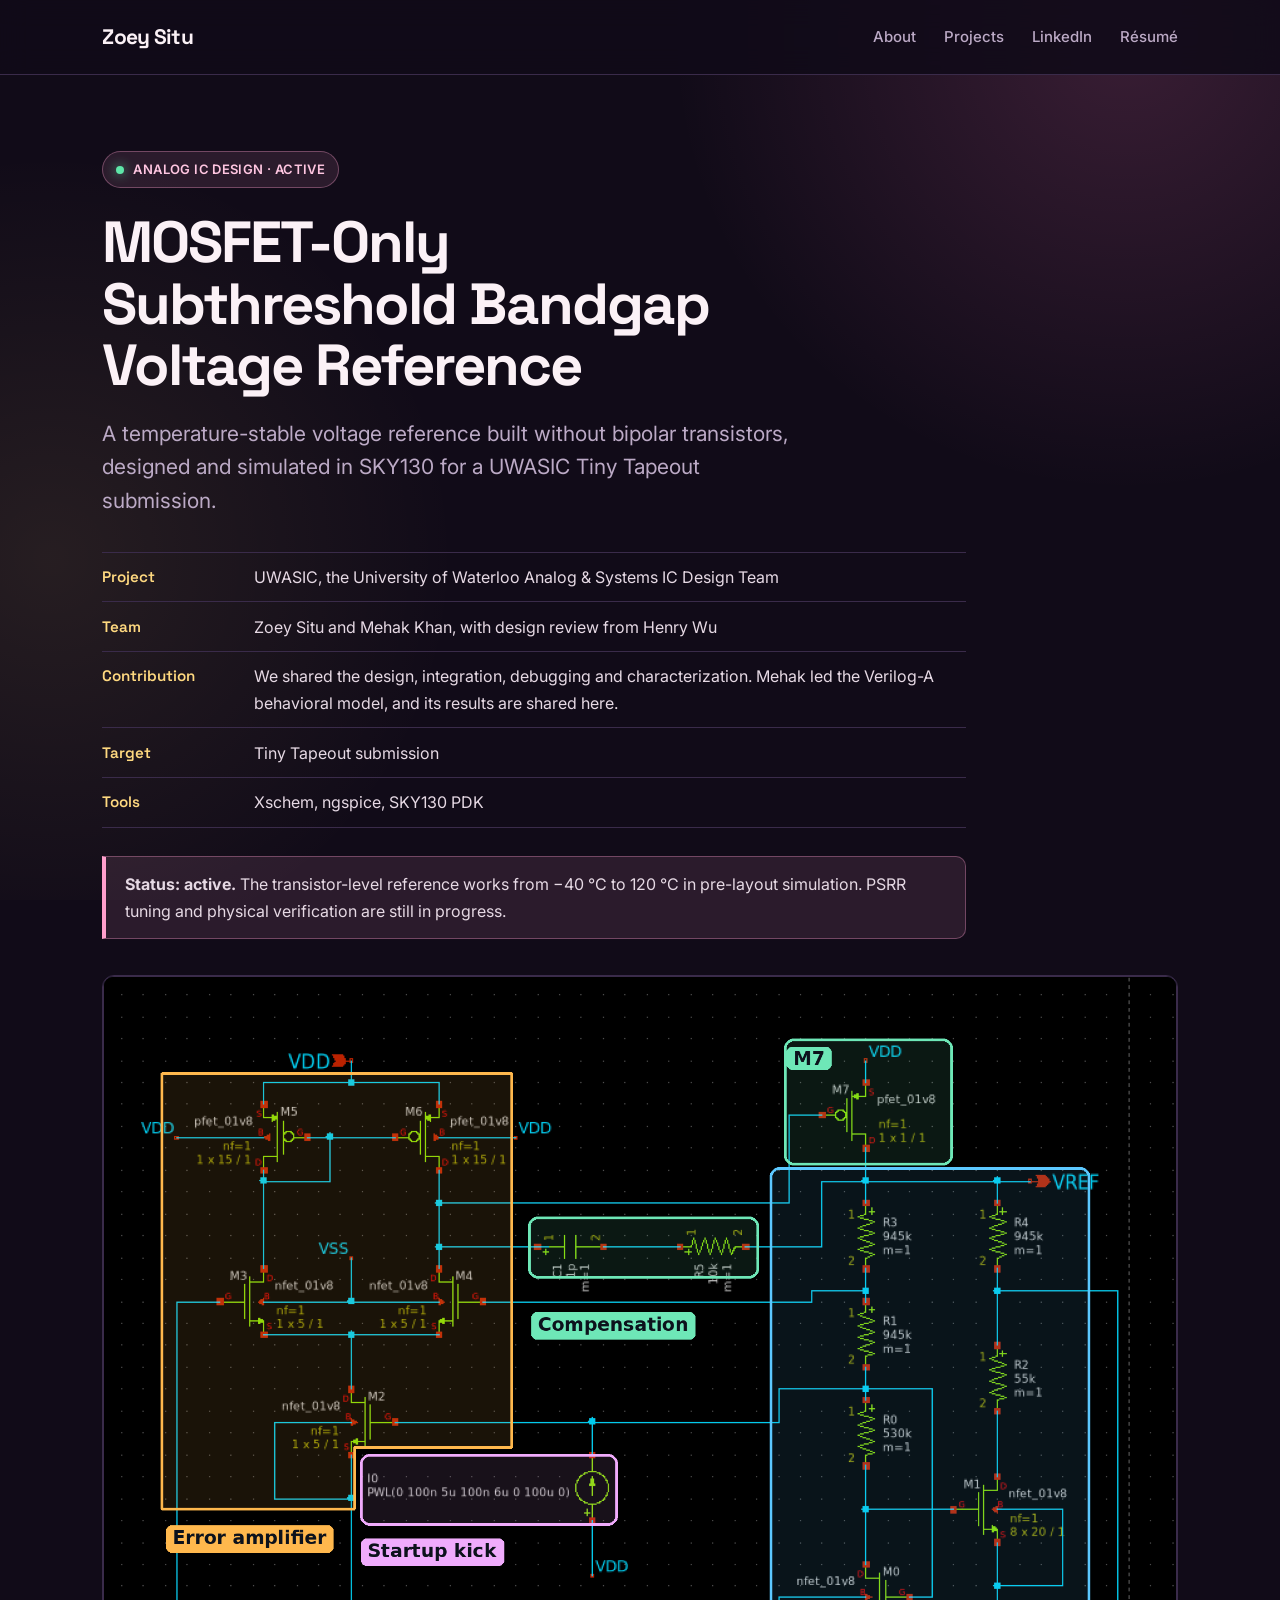
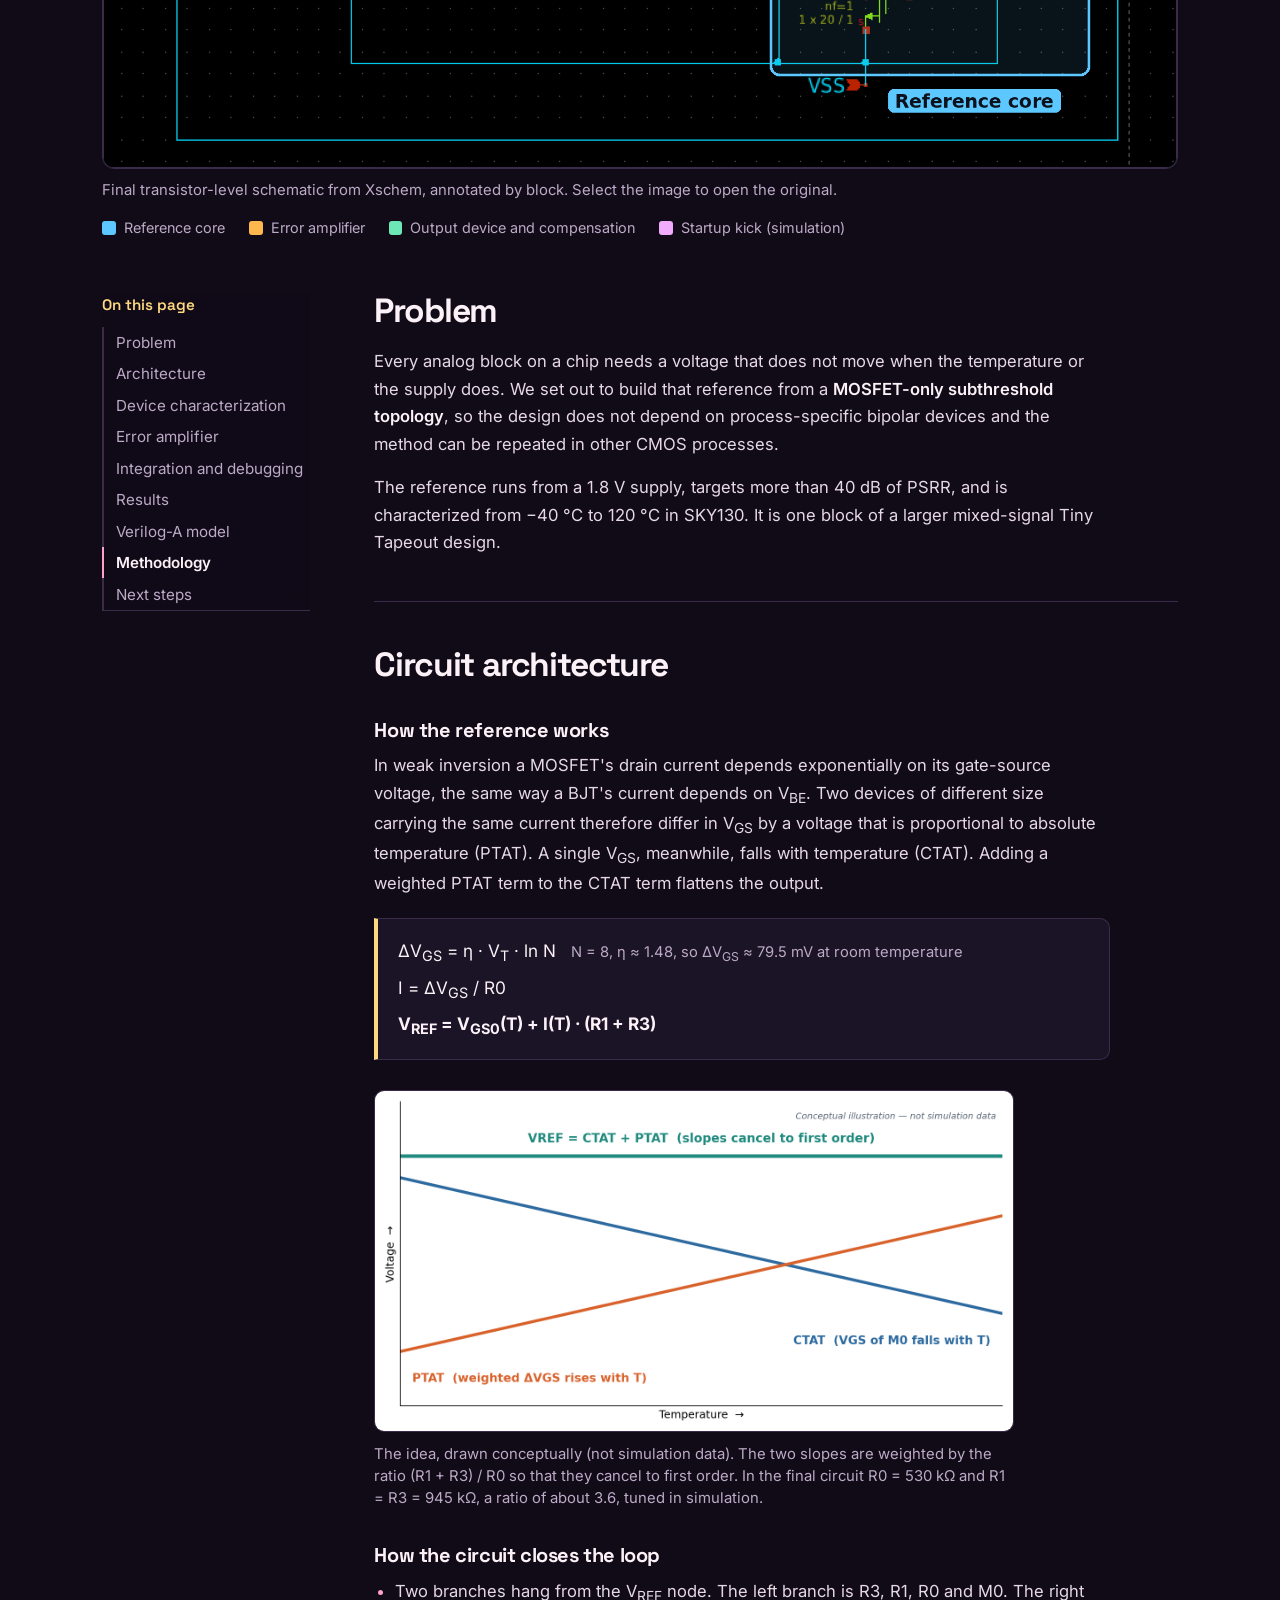
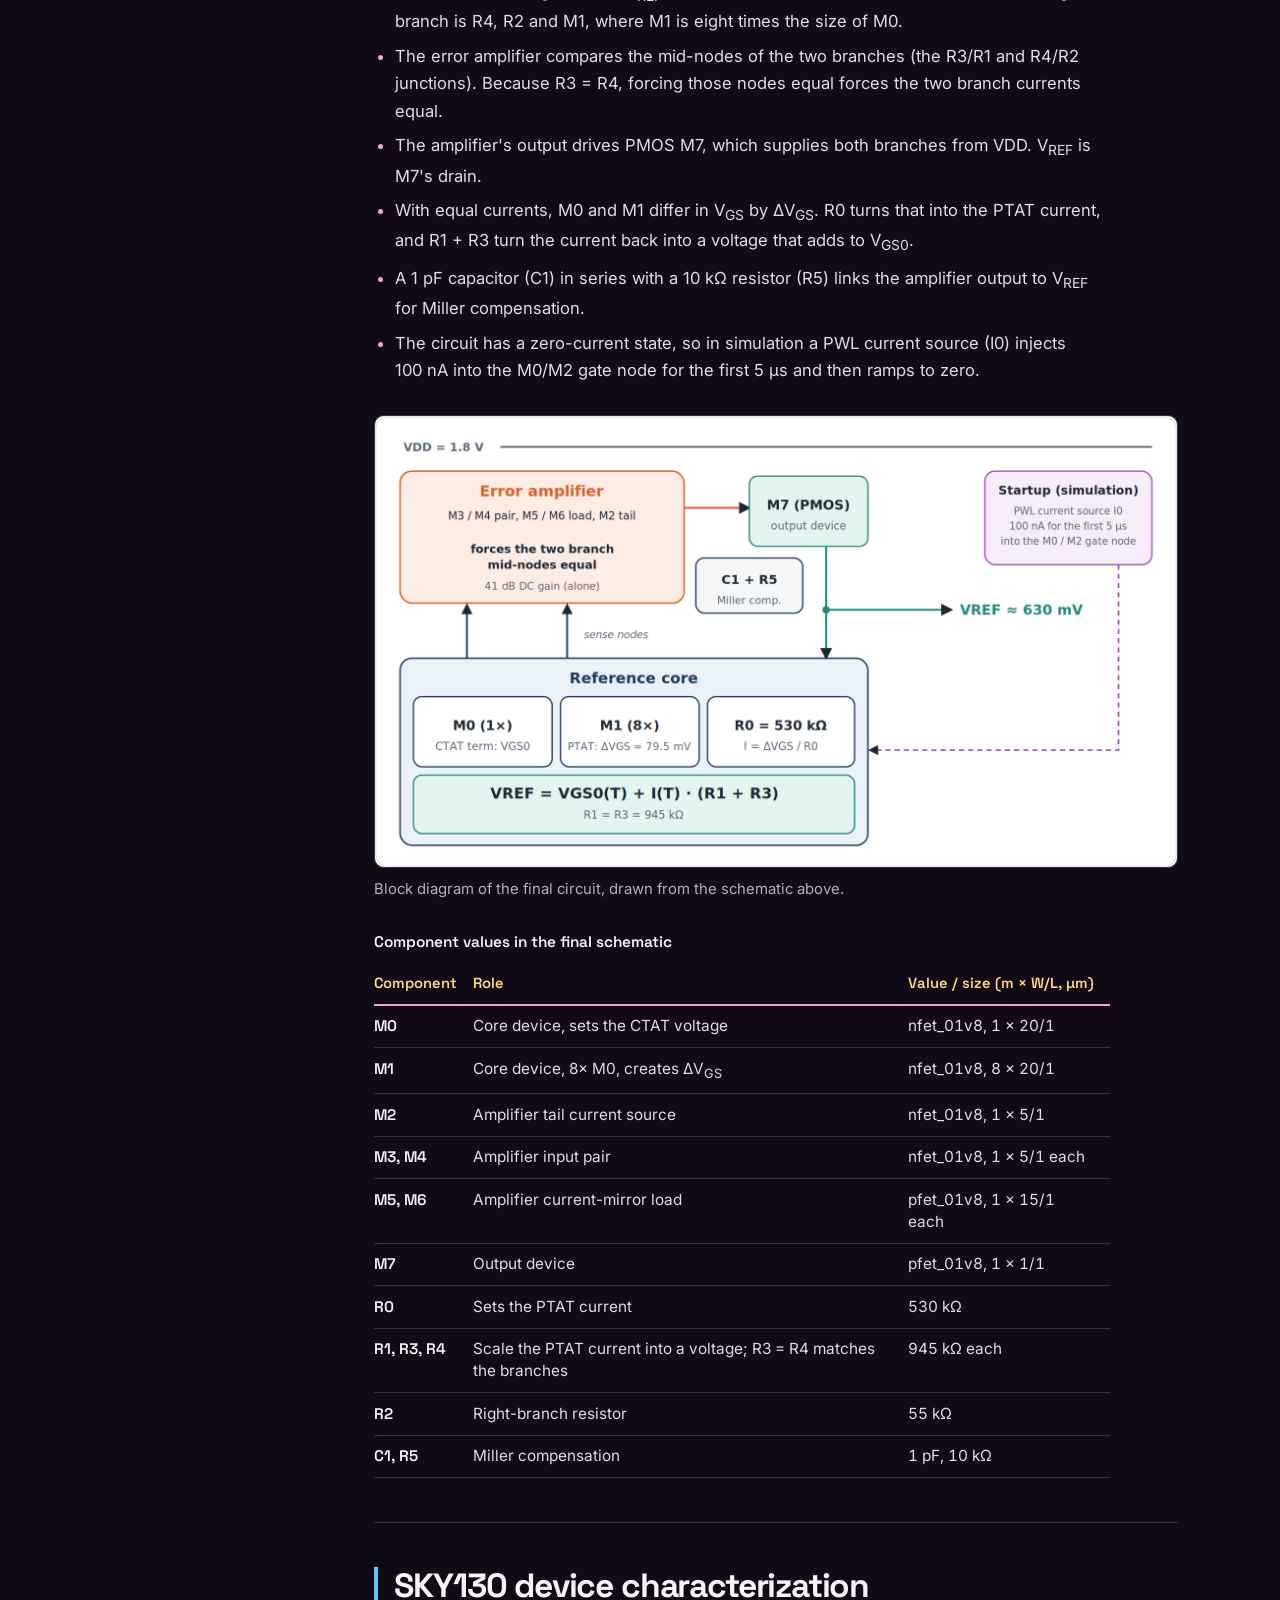
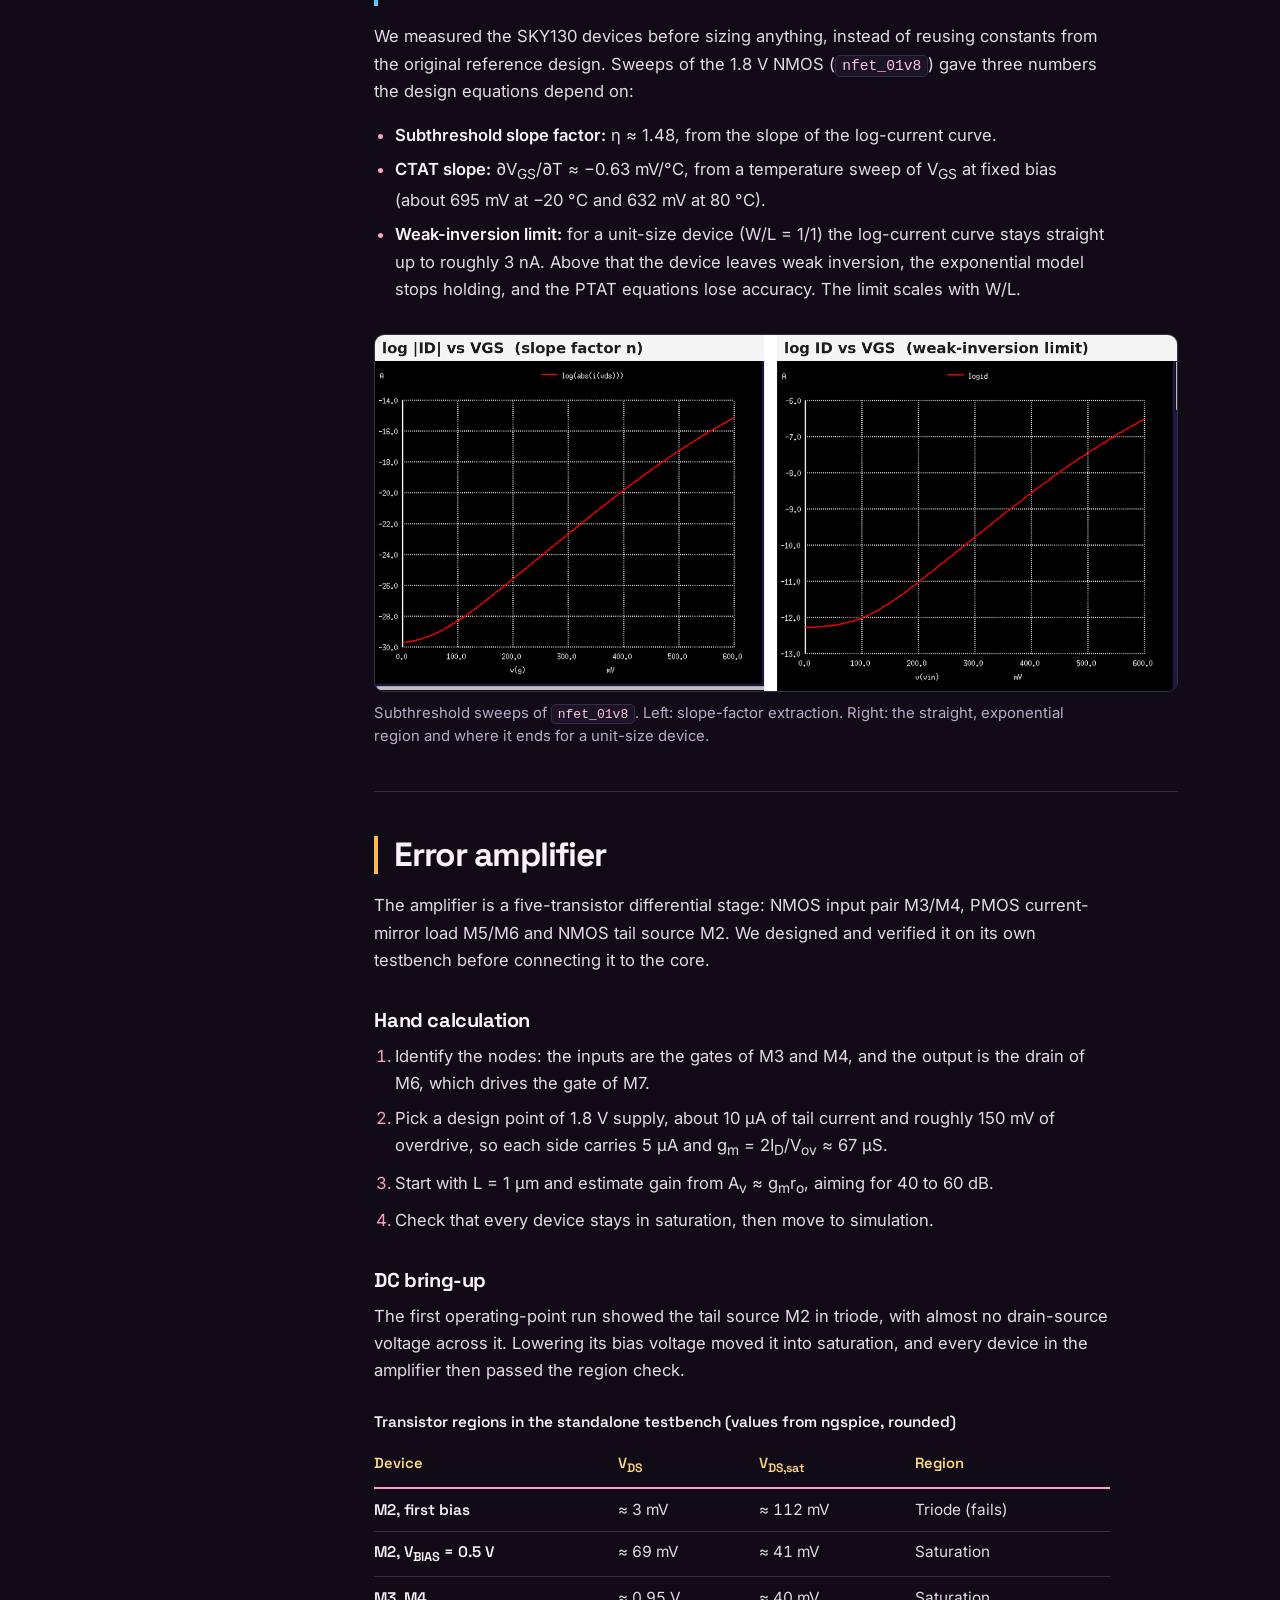
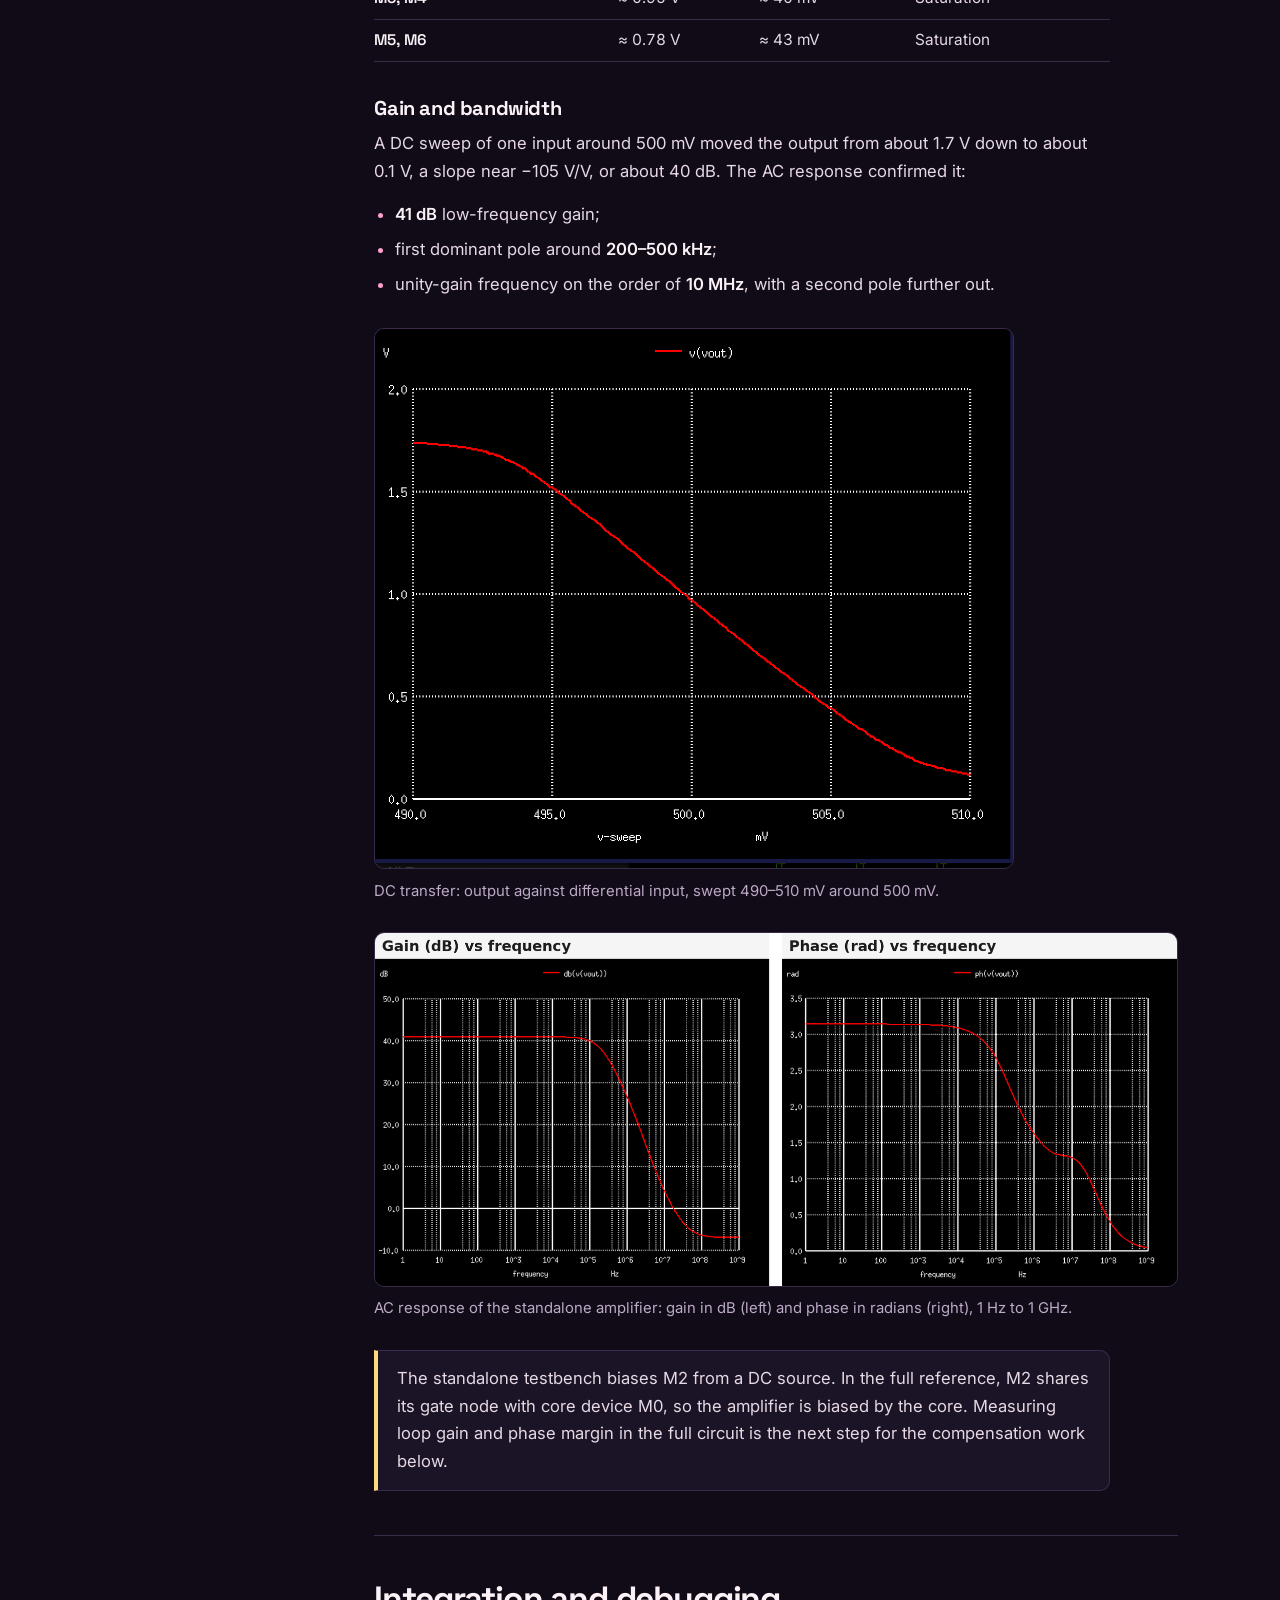
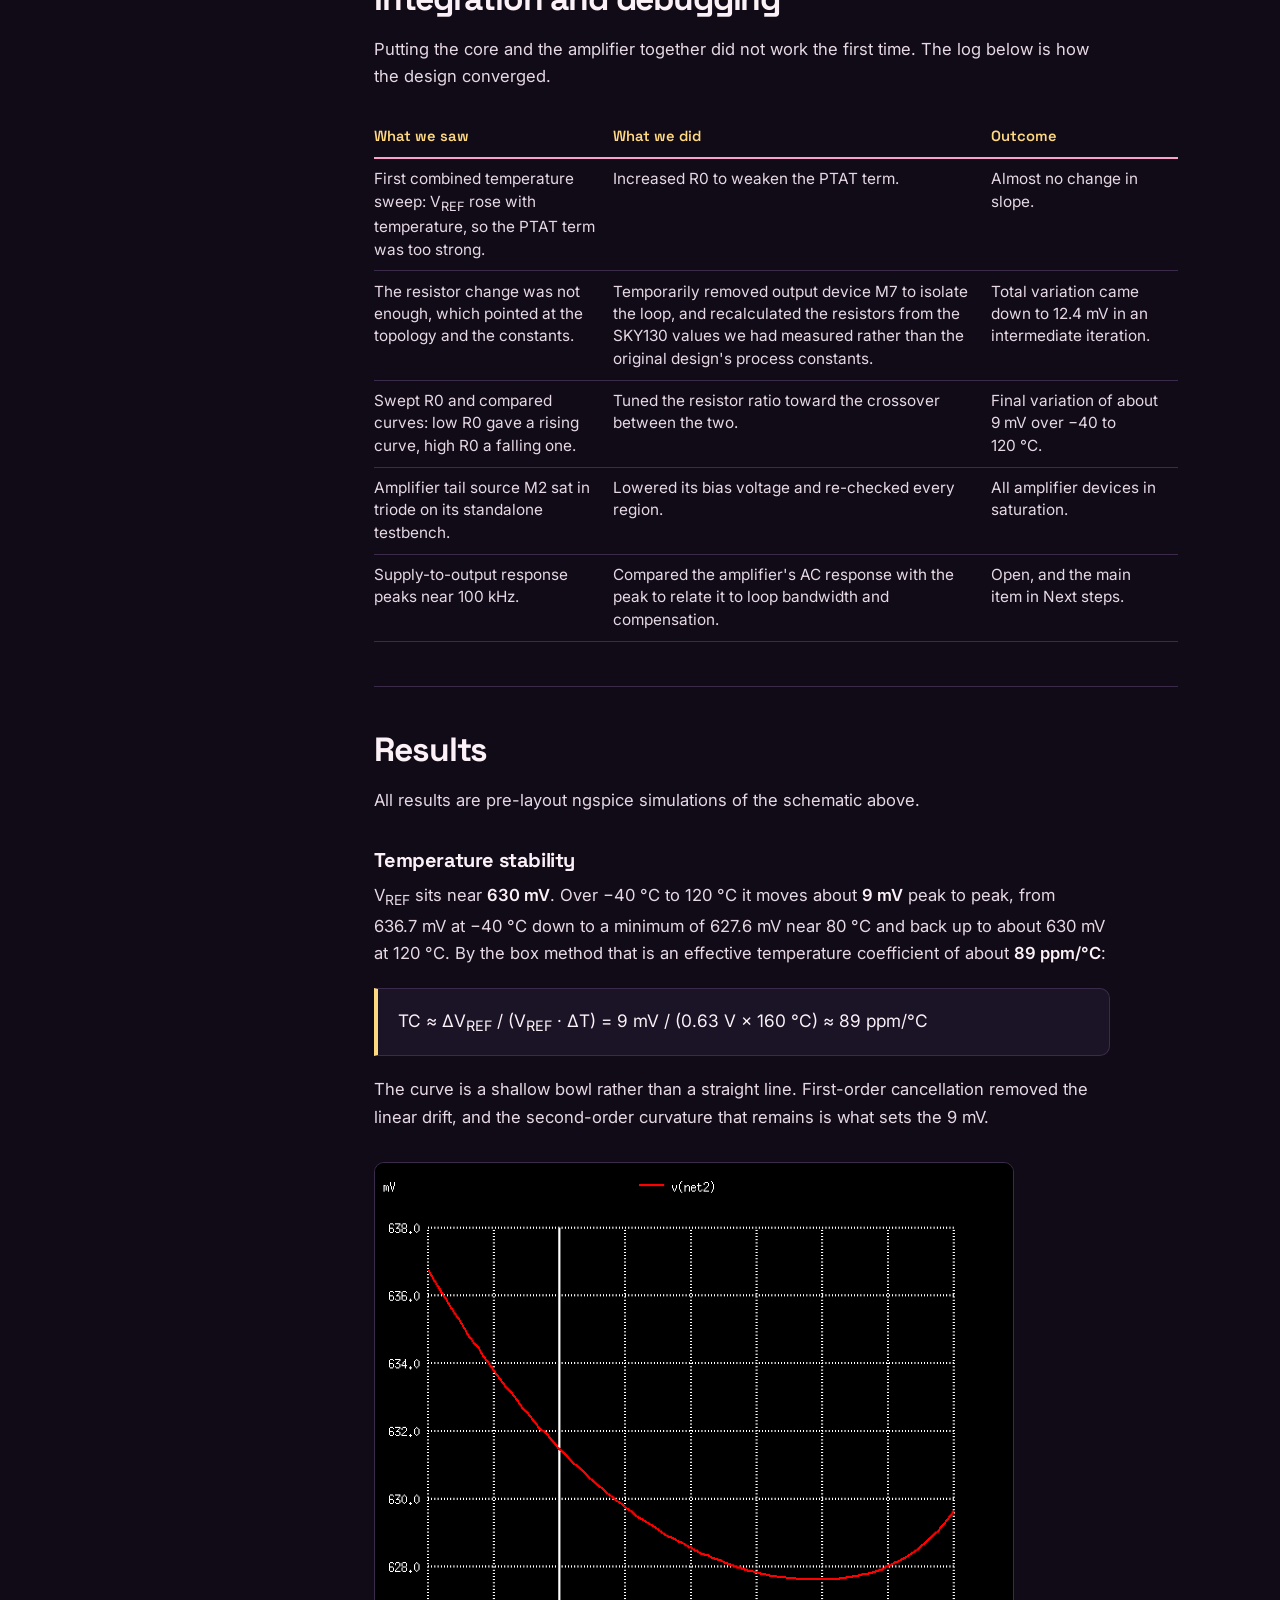
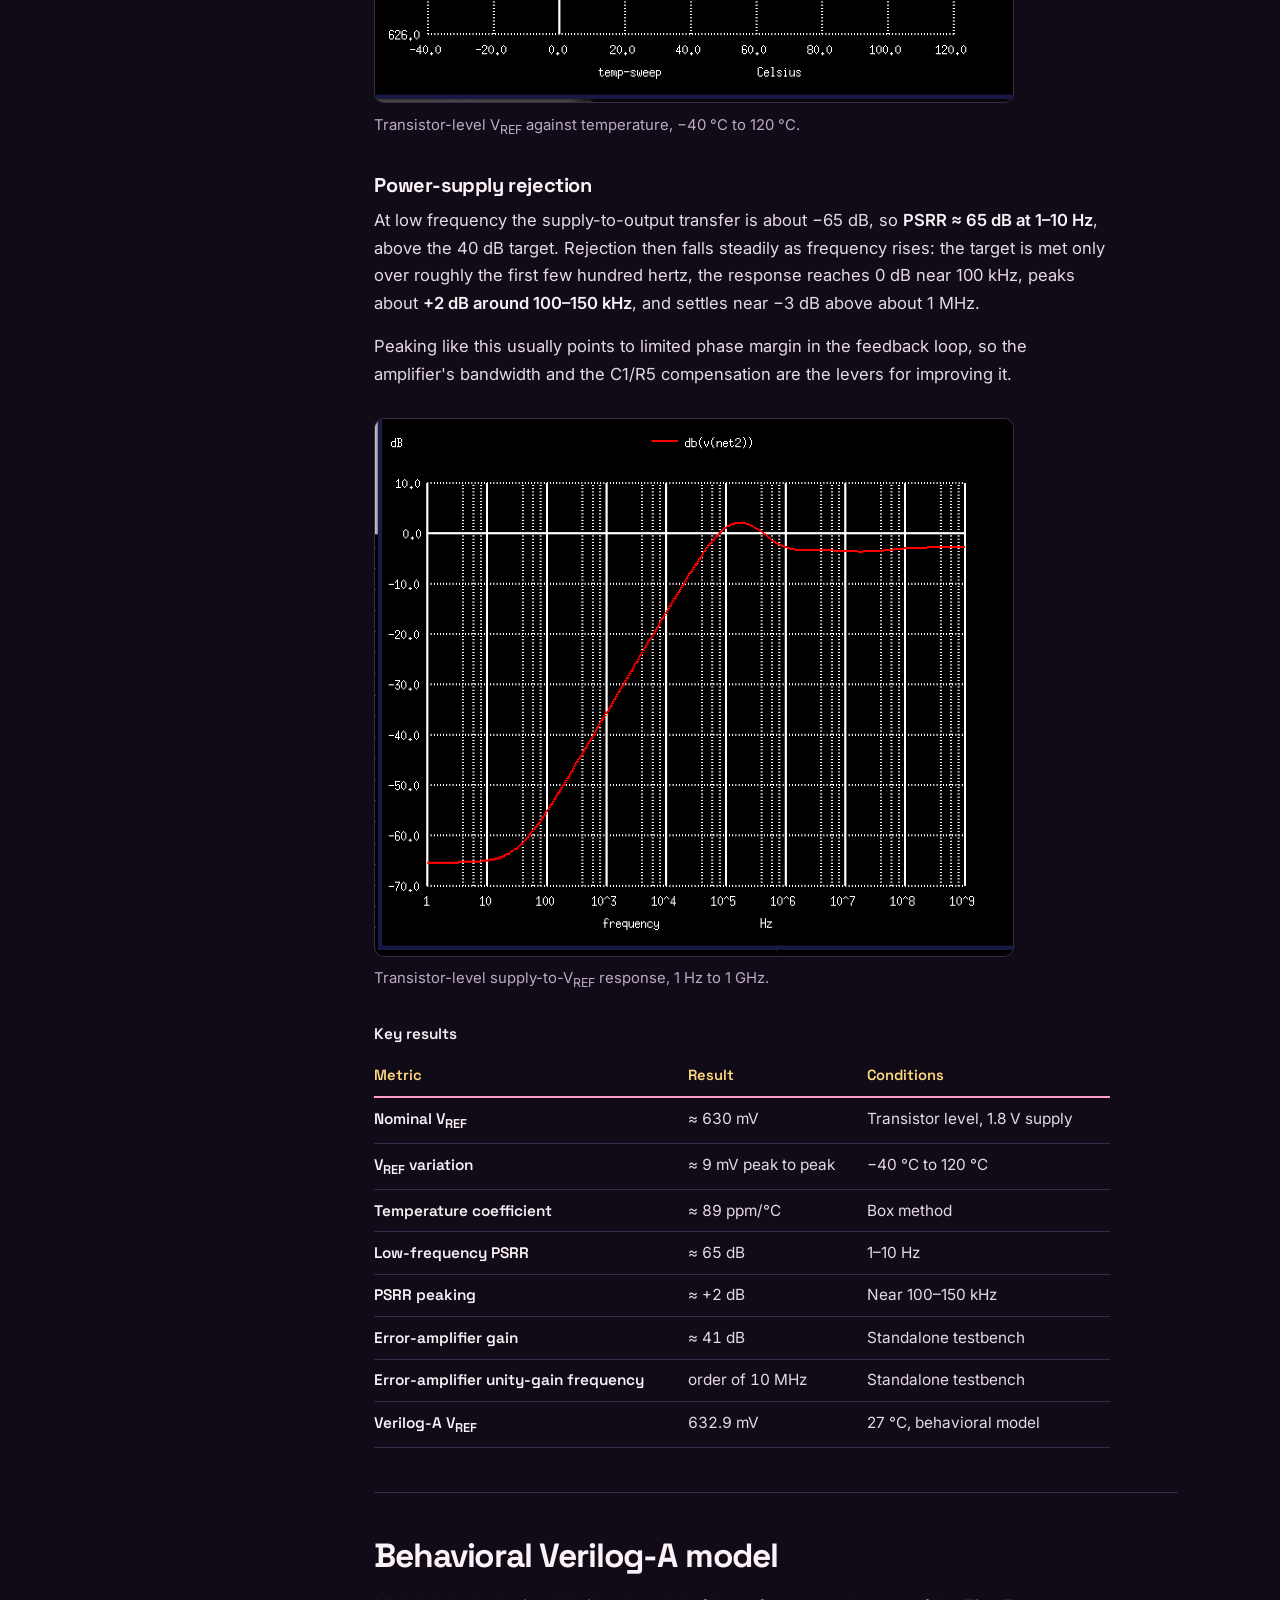
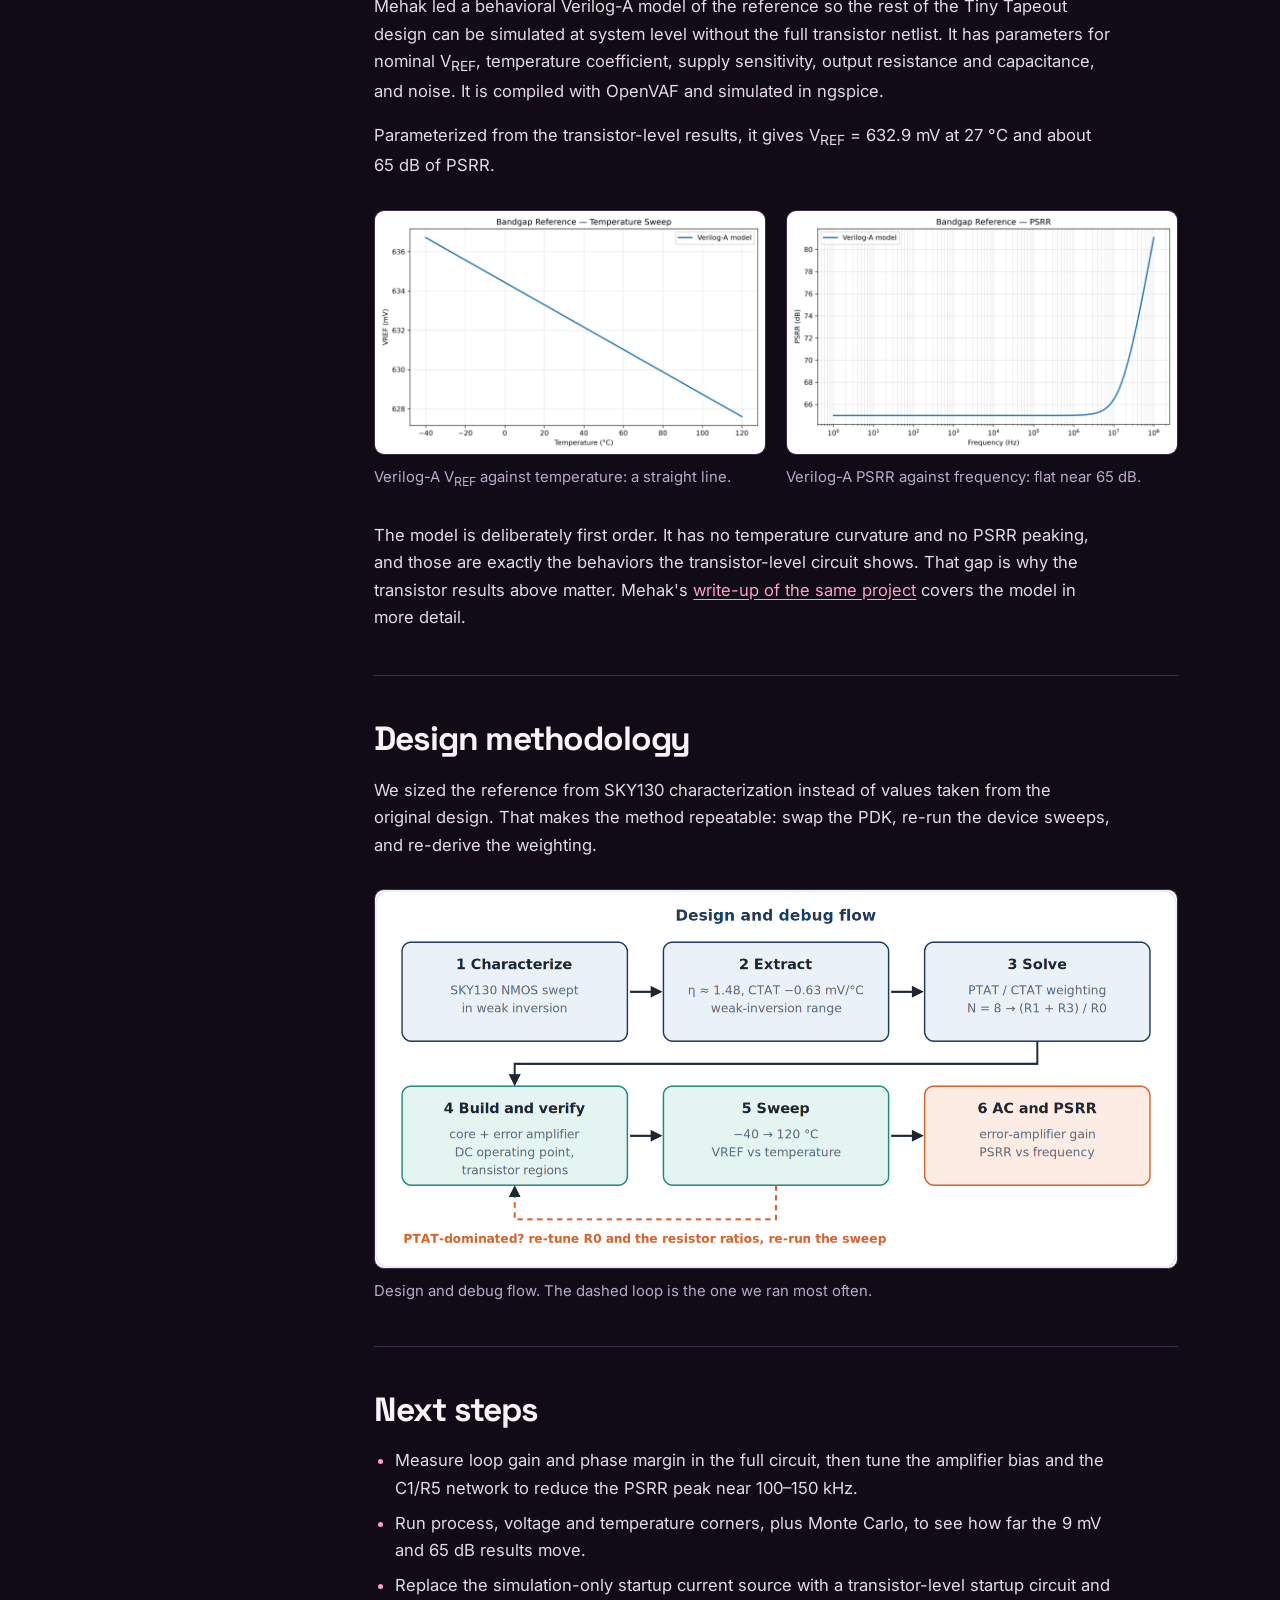
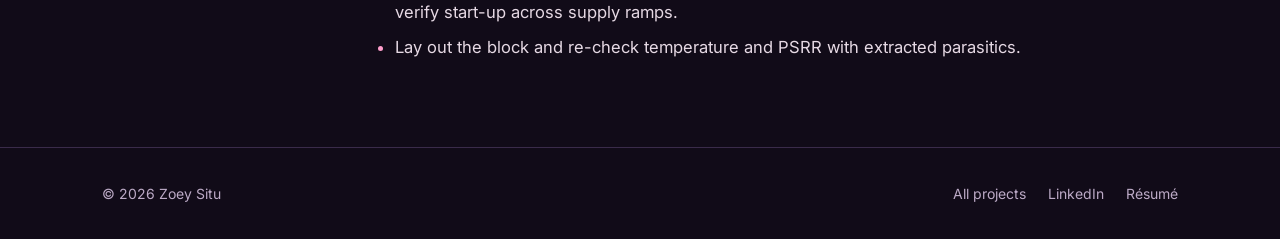
==== bandgap-reference.html @ c83bf469 "Add files via upload" ====
<!DOCTYPE html>
<html lang="en" data-theme="pink-yellow">
<head>
  <meta charset="utf-8">
  <meta name="viewport" content="width=device-width, initial-scale=1">
  <title>MOSFET-Only Subthreshold Bandgap Reference | Zoey Situ</title>
  <meta name="description" content="A MOSFET-only subthreshold bandgap voltage reference in SKY130 for a UWASIC Tiny Tapeout submission: about 630&nbsp;mV output, roughly 89&nbsp;ppm/°C from −40 to 120&nbsp;°C, and 65&nbsp;dB low-frequency PSRR in simulation.">
  <meta property="og:title" content="MOSFET-Only Subthreshold Bandgap Reference | Zoey Situ">
  <meta property="og:description" content="Analog IC design in SKY130: a bandgap reference built from subthreshold MOSFETs, with an error amplifier, Miller compensation and full temperature and PSRR characterization.">
  <meta property="og:type" content="article">
  <meta property="og:image" content="images/bandgap-final-schematic-annotated.png">

  <link rel="preconnect" href="https://fonts.googleapis.com">
  <link rel="preconnect" href="https://fonts.gstatic.com" crossorigin>
  <link href="https://fonts.googleapis.com/css2?family=Inter:wght@400;500;600&family=Space+Grotesk:wght@500;600;700&display=swap" rel="stylesheet">
  <link rel="stylesheet" href="styles.css">
</head>
<body class="project">

<nav>
  <div class="container nav-container">
    <a class="logo" href="index.html">Zoey Situ</a>
    <div class="nav-links">
      <a href="index.html#about">About</a>
      <a href="index.html#projects">Projects</a>
      <a href="https://www.linkedin.com/in/zoeysitu" target="_blank" rel="noopener noreferrer">LinkedIn</a>
      <a href="Zoey_Situ_Resume.pdf" target="_blank" rel="noopener noreferrer">Résumé</a>
    </div>
  </div>
</nav>

<main class="container">

  <!-- ===================== HERO ===================== -->
  <section class="hero" id="overview" aria-labelledby="title">
    <div class="eyebrow"><span class="status-dot"></span>Analog IC Design · Active</div>
    <h1 id="title">MOSFET-Only Subthreshold Bandgap Voltage Reference</h1>
    <p class="lede">A temperature-stable voltage reference built without bipolar transistors, designed and simulated in SKY130 for a UWASIC Tiny Tapeout submission.</p>

    <dl class="facts">
      <div><dt>Project</dt><dd>UWASIC, the University of Waterloo Analog &amp; Systems IC Design Team</dd></div>
      <div><dt>Team</dt><dd>Zoey Situ and Mehak Khan, with design review from Henry Wu</dd></div>
      <div><dt>Contribution</dt><dd>We shared the design, integration, debugging and characterization. Mehak led the Verilog-A behavioral model, and its results are shared here.</dd></div>
      <div><dt>Target</dt><dd>Tiny Tapeout submission</dd></div>
      <div><dt>Tools</dt><dd>Xschem, ngspice, SKY130 PDK</dd></div>
    </dl>

    <p class="status"><strong>Status: active.</strong> The transistor-level reference works from −40&nbsp;°C to 120&nbsp;°C in pre-layout simulation. PSRR tuning and physical verification are still in progress.</p>

    <figure class="schematic">
      <a href="images/bandgap-final-schematic.png" aria-label="Open the full-size schematic without annotations">
        <img src="images/bandgap-final-schematic-annotated.png" width="1952" height="1438" alt="Final Xschem schematic of the bandgap reference, with four regions outlined: the error amplifier (M2 to M6), output device M7, the Miller compensation network C1 and R5, the reference core (M0, M1 and resistors R0 to R4), and the startup current source I0.">
      </a>
      <figcaption>Final transistor-level schematic from Xschem, annotated by block. Select the image to open the original.</figcaption>
      <ul class="legend" aria-label="Schematic colour key">
        <li><i class="c-core"></i>Reference core</li>
        <li><i class="c-amp"></i>Error amplifier</li>
        <li><i class="c-out"></i>Output device and compensation</li>
        <li><i class="c-start"></i>Startup kick (simulation)</li>
      </ul>
    </figure>
  </section>

  <div class="layout">

    <nav class="toc" aria-label="On this page">
      <p>On this page</p>
      <ol>
        <li><a href="#problem">Problem</a></li>
        <li><a href="#architecture">Architecture</a></li>
        <li><a href="#characterization">Device characterization</a></li>
        <li><a href="#error-amplifier">Error amplifier</a></li>
        <li><a href="#debugging">Integration and debugging</a></li>
        <li><a href="#results">Results</a></li>
        <li><a href="#verilog-a">Verilog-A model</a></li>
        <li><a href="#methodology">Methodology</a></li>
        <li><a href="#next">Next steps</a></li>
      </ol>
    </nav>

    <article class="article">

      <!-- ===================== PROBLEM ===================== -->
      <section id="problem" aria-labelledby="h-problem">
        <h2 id="h-problem">Problem</h2>
        <p>Every analog block on a chip needs a voltage that does not move when the temperature or the supply does. We set out to build that reference from a <strong>MOSFET-only subthreshold topology</strong>, so the design does not depend on process-specific bipolar devices and the method can be repeated in other CMOS processes.</p>
        <p>The reference runs from a 1.8&nbsp;V supply, targets more than 40&nbsp;dB of PSRR, and is characterized from −40&nbsp;°C to 120&nbsp;°C in SKY130. It is one block of a larger mixed-signal Tiny Tapeout design.</p>
      </section>

      <!-- ===================== ARCHITECTURE ===================== -->
      <section id="architecture" aria-labelledby="h-arch">
        <h2 id="h-arch">Circuit architecture</h2>

        <h3>How the reference works</h3>
        <p>In weak inversion a MOSFET's drain current depends exponentially on its gate-source voltage, the same way a BJT's current depends on V<sub>BE</sub>. Two devices of different size carrying the same current therefore differ in V<sub>GS</sub> by a voltage that is proportional to absolute temperature (PTAT). A single V<sub>GS</sub>, meanwhile, falls with temperature (CTAT). Adding a weighted PTAT term to the CTAT term flattens the output.</p>

        <div class="eq" role="group" aria-label="Design equations">
          ΔV<sub>GS</sub> = η · V<sub>T</sub> · ln N &nbsp;&nbsp;<span class="note">N = 8, η ≈ 1.48, so ΔV<sub>GS</sub> ≈ 79.5&nbsp;mV at room temperature</span><br>
          I = ΔV<sub>GS</sub> / R0<br>
          <b>V<sub>REF</sub> = V<sub>GS0</sub>(T) + I(T) · (R1 + R3)</b>
        </div>

        <figure class="narrow">
          <img src="images/ptat-ctat-concept.png" width="1440" height="768" alt="Conceptual plot: a falling CTAT line and a rising PTAT line sum to a flat VREF line.">
          <figcaption>The idea, drawn conceptually (not simulation data). The two slopes are weighted by the ratio (R1 + R3) / R0 so that they cancel to first order. In the final circuit R0 = 530&nbsp;kΩ and R1 = R3 = 945&nbsp;kΩ, a ratio of about 3.6, tuned in simulation.</figcaption>
        </figure>

        <h3>How the circuit closes the loop</h3>
        <ul>
          <li>Two branches hang from the V<sub>REF</sub> node. The left branch is R3, R1, R0 and M0. The right branch is R4, R2 and M1, where M1 is eight times the size of M0.</li>
          <li>The error amplifier compares the mid-nodes of the two branches (the R3/R1 and R4/R2 junctions). Because R3 = R4, forcing those nodes equal forces the two branch currents equal.</li>
          <li>The amplifier's output drives PMOS M7, which supplies both branches from VDD. V<sub>REF</sub> is M7's drain.</li>
          <li>With equal currents, M0 and M1 differ in V<sub>GS</sub> by ΔV<sub>GS</sub>. R0 turns that into the PTAT current, and R1 + R3 turn the current back into a voltage that adds to V<sub>GS0</sub>.</li>
          <li>A 1&nbsp;pF capacitor (C1) in series with a 10&nbsp;kΩ resistor (R5) links the amplifier output to V<sub>REF</sub> for Miller compensation.</li>
          <li>The circuit has a zero-current state, so in simulation a PWL current source (I0) injects 100&nbsp;nA into the M0/M2 gate node for the first 5&nbsp;µs and then ramps to zero.</li>
        </ul>

        <figure>
          <img src="images/bandgap-architecture.png" width="1632" height="918" alt="Block diagram: an error amplifier senses the two branch mid-nodes of the reference core and drives output device M7, which supplies the core and sets VREF. A Miller compensation network connects the amplifier output to VREF, and a startup current source injects into the core.">
          <figcaption>Block diagram of the final circuit, drawn from the schematic above.</figcaption>
        </figure>

        <div class="table-wrap">
          <table class="results">
            <caption>Component values in the final schematic</caption>
            <thead><tr><th scope="col">Component</th><th scope="col">Role</th><th scope="col" class="num">Value / size (m × W/L, µm)</th></tr></thead>
            <tbody>
              <tr><th scope="row">M0</th><td>Core device, sets the CTAT voltage</td><td class="num">nfet_01v8, 1 × 20/1</td></tr>
              <tr><th scope="row">M1</th><td>Core device, 8× M0, creates ΔV<sub>GS</sub></td><td class="num">nfet_01v8, 8 × 20/1</td></tr>
              <tr><th scope="row">M2</th><td>Amplifier tail current source</td><td class="num">nfet_01v8, 1 × 5/1</td></tr>
              <tr><th scope="row">M3, M4</th><td>Amplifier input pair</td><td class="num">nfet_01v8, 1 × 5/1 each</td></tr>
              <tr><th scope="row">M5, M6</th><td>Amplifier current-mirror load</td><td class="num">pfet_01v8, 1 × 15/1 each</td></tr>
              <tr><th scope="row">M7</th><td>Output device</td><td class="num">pfet_01v8, 1 × 1/1</td></tr>
              <tr><th scope="row">R0</th><td>Sets the PTAT current</td><td class="num">530&nbsp;kΩ</td></tr>
              <tr><th scope="row">R1, R3, R4</th><td>Scale the PTAT current into a voltage; R3 = R4 matches the branches</td><td class="num">945&nbsp;kΩ each</td></tr>
              <tr><th scope="row">R2</th><td>Right-branch resistor</td><td class="num">55&nbsp;kΩ</td></tr>
              <tr><th scope="row">C1, R5</th><td>Miller compensation</td><td class="num">1&nbsp;pF, 10&nbsp;kΩ</td></tr>
            </tbody>
          </table>
        </div>
      </section>

      <!-- ===================== CHARACTERIZATION ===================== -->
      <section id="characterization" aria-labelledby="h-char">
        <h2 class="mark mark--core" id="h-char">SKY130 device characterization</h2>
        <p>We measured the SKY130 devices before sizing anything, instead of reusing constants from the original reference design. Sweeps of the 1.8&nbsp;V NMOS (<code>nfet_01v8</code>) gave three numbers the design equations depend on:</p>
        <ul>
          <li><strong>Subthreshold slope factor:</strong> η ≈ 1.48, from the slope of the log-current curve.</li>
          <li><strong>CTAT slope:</strong> ∂V<sub>GS</sub>/∂T ≈ −0.63&nbsp;mV/°C, from a temperature sweep of V<sub>GS</sub> at fixed bias (about 695&nbsp;mV at −20&nbsp;°C and 632&nbsp;mV at 80&nbsp;°C).</li>
          <li><strong>Weak-inversion limit:</strong> for a unit-size device (W/L = 1/1) the log-current curve stays straight up to roughly 3&nbsp;nA. Above that the device leaves weak inversion, the exponential model stops holding, and the PTAT equations lose accuracy. The limit scales with W/L.</li>
        </ul>
        <figure>
          <img src="images/subthreshold-characterization.png" width="1600" height="710" alt="Two plots from ngspice. Left: log of drain current against gate voltage for an NMOS, used to extract the slope factor. Right: log drain current against gate voltage for a W/L = 1/1 device, used to find where the weak-inversion region ends.">
          <figcaption>Subthreshold sweeps of <code>nfet_01v8</code>. Left: slope-factor extraction. Right: the straight, exponential region and where it ends for a unit-size device.</figcaption>
        </figure>
      </section>

      <!-- ===================== ERROR AMPLIFIER ===================== -->
      <section id="error-amplifier" aria-labelledby="h-amp">
        <h2 class="mark mark--amp" id="h-amp">Error amplifier</h2>
        <p>The amplifier is a five-transistor differential stage: NMOS input pair M3/M4, PMOS current-mirror load M5/M6 and NMOS tail source M2. We designed and verified it on its own testbench before connecting it to the core.</p>

        <h3>Hand calculation</h3>
        <ol class="steps">
          <li>Identify the nodes: the inputs are the gates of M3 and M4, and the output is the drain of M6, which drives the gate of M7.</li>
          <li>Pick a design point of 1.8&nbsp;V supply, about 10&nbsp;µA of tail current and roughly 150&nbsp;mV of overdrive, so each side carries 5&nbsp;µA and g<sub>m</sub> = 2I<sub>D</sub>/V<sub>ov</sub> ≈ 67&nbsp;µS.</li>
          <li>Start with L = 1&nbsp;µm and estimate gain from A<sub>v</sub> ≈ g<sub>m</sub>r<sub>o</sub>, aiming for 40 to 60&nbsp;dB.</li>
          <li>Check that every device stays in saturation, then move to simulation.</li>
        </ol>

        <h3>DC bring-up</h3>
        <p>The first operating-point run showed the tail source M2 in triode, with almost no drain-source voltage across it. Lowering its bias voltage moved it into saturation, and every device in the amplifier then passed the region check.</p>
        <div class="table-wrap">
          <table class="results">
            <caption>Transistor regions in the standalone testbench (values from ngspice, rounded)</caption>
            <thead><tr><th scope="col">Device</th><th scope="col" class="num">V<sub>DS</sub></th><th scope="col" class="num">V<sub>DS,sat</sub></th><th scope="col">Region</th></tr></thead>
            <tbody>
              <tr><th scope="row">M2, first bias</th><td class="num">≈ 3&nbsp;mV</td><td class="num">≈ 112&nbsp;mV</td><td>Triode (fails)</td></tr>
              <tr><th scope="row">M2, V<sub>BIAS</sub> = 0.5&nbsp;V</th><td class="num">≈ 69&nbsp;mV</td><td class="num">≈ 41&nbsp;mV</td><td>Saturation</td></tr>
              <tr><th scope="row">M3, M4</th><td class="num">≈ 0.95&nbsp;V</td><td class="num">≈ 40&nbsp;mV</td><td>Saturation</td></tr>
              <tr><th scope="row">M5, M6</th><td class="num">≈ 0.78&nbsp;V</td><td class="num">≈ 43&nbsp;mV</td><td>Saturation</td></tr>
            </tbody>
          </table>
        </div>

        <h3>Gain and bandwidth</h3>
        <p>A DC sweep of one input around 500&nbsp;mV moved the output from about 1.7&nbsp;V down to about 0.1&nbsp;V, a slope near −105&nbsp;V/V, or about 40&nbsp;dB. The AC response confirmed it:</p>
        <ul>
          <li><strong>41&nbsp;dB</strong> low-frequency gain;</li>
          <li>first dominant pole around <strong>200–500&nbsp;kHz</strong>;</li>
          <li>unity-gain frequency on the order of <strong>10&nbsp;MHz</strong>, with a second pole further out.</li>
        </ul>
        <figure class="dark narrow">
          <img src="images/error-amp-dc-transfer.png" width="1209" height="1021" alt="ngspice DC transfer plot: amplifier output voltage falls from about 1.7 volts to about 0.1 volts as one input is swept from 490 to 510 millivolts.">
          <figcaption>DC transfer: output against differential input, swept 490–510&nbsp;mV around 500&nbsp;mV.</figcaption>
        </figure>
        <figure>
          <img src="images/error-amp-bode.png" width="1600" height="704" alt="Bode plots of the standalone error amplifier: gain of about 41&nbsp;dB rolling off from a few hundred kilohertz, and the matching phase in radians.">
          <figcaption>AC response of the standalone amplifier: gain in dB (left) and phase in radians (right), 1&nbsp;Hz to 1&nbsp;GHz.</figcaption>
        </figure>
        <p class="callout">The standalone testbench biases M2 from a DC source. In the full reference, M2 shares its gate node with core device M0, so the amplifier is biased by the core. Measuring loop gain and phase margin in the full circuit is the next step for the compensation work below.</p>
      </section>

      <!-- ===================== DEBUGGING ===================== -->
      <section id="debugging" aria-labelledby="h-debug">
        <h2 id="h-debug">Integration and debugging</h2>
        <p>Putting the core and the amplifier together did not work the first time. The log below is how the design converged.</p>
        <div class="table-wrap">
          <table>
            <thead><tr><th scope="col">What we saw</th><th scope="col">What we did</th><th scope="col">Outcome</th></tr></thead>
            <tbody>
              <tr>
                <td>First combined temperature sweep: V<sub>REF</sub> rose with temperature, so the PTAT term was too strong.</td>
                <td>Increased R0 to weaken the PTAT term.</td>
                <td>Almost no change in slope.</td>
              </tr>
              <tr>
                <td>The resistor change was not enough, which pointed at the topology and the constants.</td>
                <td>Temporarily removed output device M7 to isolate the loop, and recalculated the resistors from the SKY130 values we had measured rather than the original design's process constants.</td>
                <td>Total variation came down to 12.4&nbsp;mV in an intermediate iteration.</td>
              </tr>
              <tr>
                <td>Swept R0 and compared curves: low R0 gave a rising curve, high R0 a falling one.</td>
                <td>Tuned the resistor ratio toward the crossover between the two.</td>
                <td>Final variation of about 9&nbsp;mV over −40 to 120&nbsp;°C.</td>
              </tr>
              <tr>
                <td>Amplifier tail source M2 sat in triode on its standalone testbench.</td>
                <td>Lowered its bias voltage and re-checked every region.</td>
                <td>All amplifier devices in saturation.</td>
              </tr>
              <tr>
                <td>Supply-to-output response peaks near 100&nbsp;kHz.</td>
                <td>Compared the amplifier's AC response with the peak to relate it to loop bandwidth and compensation.</td>
                <td>Open, and the main item in Next steps.</td>
              </tr>
            </tbody>
          </table>
        </div>
      </section>

      <!-- ===================== RESULTS ===================== -->
      <section id="results" aria-labelledby="h-results">
        <h2 id="h-results">Results</h2>
        <p>All results are pre-layout ngspice simulations of the schematic above.</p>

        <h3>Temperature stability</h3>
        <p>V<sub>REF</sub> sits near <strong>630&nbsp;mV</strong>. Over −40&nbsp;°C to 120&nbsp;°C it moves about <strong>9&nbsp;mV</strong> peak to peak, from 636.7&nbsp;mV at −40&nbsp;°C down to a minimum of 627.6&nbsp;mV near 80&nbsp;°C and back up to about 630&nbsp;mV at 120&nbsp;°C. By the box method that is an effective temperature coefficient of about <strong>89&nbsp;ppm/°C</strong>:</p>
        <div class="eq">TC ≈ ΔV<sub>REF</sub> / (V<sub>REF</sub> · ΔT) = 9&nbsp;mV / (0.63&nbsp;V × 160&nbsp;°C) ≈ 89&nbsp;ppm/°C</div>
        <p>The curve is a shallow bowl rather than a straight line. First-order cancellation removed the linear drift, and the second-order curvature that remains is what sets the 9&nbsp;mV.</p>
        <figure class="dark narrow">
          <img src="images/bandgap-vref-temperature.png" width="1204" height="1018" alt="ngspice plot of VREF against temperature from −40 to 120 degrees Celsius: 636.7 millivolts at −40, a minimum of about 627.6 millivolts near 80, and about 630 at 120.">
          <figcaption>Transistor-level V<sub>REF</sub> against temperature, −40&nbsp;°C to 120&nbsp;°C.</figcaption>
        </figure>

        <h3>Power-supply rejection</h3>
        <p>At low frequency the supply-to-output transfer is about −65&nbsp;dB, so <strong>PSRR ≈ 65&nbsp;dB at 1–10&nbsp;Hz</strong>, above the 40&nbsp;dB target. Rejection then falls steadily as frequency rises: the target is met only over roughly the first few hundred hertz, the response reaches 0&nbsp;dB near 100&nbsp;kHz, peaks about <strong>+2&nbsp;dB around 100–150&nbsp;kHz</strong>, and settles near −3&nbsp;dB above about 1&nbsp;MHz.</p>
        <p>Peaking like this usually points to limited phase margin in the feedback loop, so the amplifier's bandwidth and the C1/R5 compensation are the levers for improving it.</p>
        <figure class="dark narrow">
          <img src="images/bandgap-psrr-transistor-level.png" width="1218" height="1024" alt="ngspice plot of supply-to-VREF gain in dB against frequency: about −65&nbsp;dB at 1 to 10 hertz, rising to a peak of about +2&nbsp;dB near 100 to 150 kilohertz and settling near −3&nbsp;dB above 1 megahertz.">
          <figcaption>Transistor-level supply-to-V<sub>REF</sub> response, 1&nbsp;Hz to 1&nbsp;GHz.</figcaption>
        </figure>

        <div class="table-wrap">
          <table class="results">
            <caption>Key results</caption>
            <thead><tr><th scope="col">Metric</th><th scope="col" class="num">Result</th><th scope="col">Conditions</th></tr></thead>
            <tbody>
              <tr><th scope="row">Nominal V<sub>REF</sub></th><td class="num">≈ 630&nbsp;mV</td><td>Transistor level, 1.8&nbsp;V supply</td></tr>
              <tr><th scope="row">V<sub>REF</sub> variation</th><td class="num">≈ 9&nbsp;mV peak to peak</td><td>−40&nbsp;°C to 120&nbsp;°C</td></tr>
              <tr><th scope="row">Temperature coefficient</th><td class="num">≈ 89&nbsp;ppm/°C</td><td>Box method</td></tr>
              <tr><th scope="row">Low-frequency PSRR</th><td class="num">≈ 65&nbsp;dB</td><td>1–10&nbsp;Hz</td></tr>
              <tr><th scope="row">PSRR peaking</th><td class="num">≈ +2&nbsp;dB</td><td>Near 100–150&nbsp;kHz</td></tr>
              <tr><th scope="row">Error-amplifier gain</th><td class="num">≈ 41&nbsp;dB</td><td>Standalone testbench</td></tr>
              <tr><th scope="row">Error-amplifier unity-gain frequency</th><td class="num">order of 10&nbsp;MHz</td><td>Standalone testbench</td></tr>
              <tr><th scope="row">Verilog-A V<sub>REF</sub></th><td class="num">632.9&nbsp;mV</td><td>27&nbsp;°C, behavioral model</td></tr>
            </tbody>
          </table>
        </div>
      </section>

      <!-- ===================== VERILOG-A ===================== -->
      <section id="verilog-a" aria-labelledby="h-va">
        <h2 id="h-va">Behavioral Verilog-A model</h2>
        <p>Mehak led a behavioral Verilog-A model of the reference so the rest of the Tiny Tapeout design can be simulated at system level without the full transistor netlist. It has parameters for nominal V<sub>REF</sub>, temperature coefficient, supply sensitivity, output resistance and capacitance, and noise. It is compiled with OpenVAF and simulated in ngspice.</p>
        <p>Parameterized from the transistor-level results, it gives V<sub>REF</sub> = 632.9&nbsp;mV at 27&nbsp;°C and about 65&nbsp;dB of PSRR.</p>
        <div class="pair">
          <figure>
            <img src="images/verilog-a-temperature.png" width="1600" height="1000" alt="Plot of the Verilog-A model's VREF against temperature: a straight line falling from about 636.7 millivolts at −40 degrees to about 627.6 at 120 degrees.">
            <figcaption>Verilog-A V<sub>REF</sub> against temperature: a straight line.</figcaption>
          </figure>
          <figure>
            <img src="images/verilog-a-psrr.png" width="1600" height="1000" alt="Plot of the Verilog-A model's PSRR against frequency: flat at about 65&nbsp;dB from 1 hertz to several megahertz.">
            <figcaption>Verilog-A PSRR against frequency: flat near 65&nbsp;dB.</figcaption>
          </figure>
        </div>
        <p>The model is deliberately first order. It has no temperature curvature and no PSRR peaking, and those are exactly the behaviors the transistor-level circuit shows. That gap is why the transistor results above matter. Mehak's <a href="https://mehakkhan05.github.io/uwasic-bandgap-portfolio.html">write-up of the same project</a> covers the model in more detail.</p>
      </section>

      <!-- ===================== METHODOLOGY ===================== -->
      <section id="methodology" aria-labelledby="h-method">
        <h2 id="h-method">Design methodology</h2>
        <p>We sized the reference from SKY130 characterization instead of values taken from the original design. That makes the method repeatable: swap the PDK, re-run the device sweeps, and re-derive the weighting.</p>
        <figure>
          <img src="images/bandgap-design-flow.png" width="1513" height="714" alt="Flow diagram with six steps: characterize SKY130 devices, extract slope factor and CTAT slope, solve the PTAT/CTAT weighting, build and verify the core and amplifier, sweep temperature, and run AC and PSRR analysis. A loop returns from the sweep to the build step when the curve is PTAT-dominated.">
          <figcaption>Design and debug flow. The dashed loop is the one we ran most often.</figcaption>
        </figure>
      </section>

      <!-- ===================== NEXT ===================== -->
      <section id="next" aria-labelledby="h-next">
        <h2 id="h-next">Next steps</h2>
        <ul>
          <li>Measure loop gain and phase margin in the full circuit, then tune the amplifier bias and the C1/R5 network to reduce the PSRR peak near 100–150&nbsp;kHz.</li>
          <li>Run process, voltage and temperature corners, plus Monte Carlo, to see how far the 9&nbsp;mV and 65&nbsp;dB results move.</li>
          <li>Replace the simulation-only startup current source with a transistor-level startup circuit and verify start-up across supply ramps.</li>
          <li>Lay out the block and re-check temperature and PSRR with extracted parasitics.</li>
        </ul>
      </section>

    </article>
  </div>
</main>

<footer>
  <div class="container footer-content">
    <span>© 2026 Zoey Situ</span>
    <div class="footer-links">
      <a href="index.html#projects">All projects</a>
      <a href="https://www.linkedin.com/in/zoeysitu" target="_blank" rel="noopener noreferrer">LinkedIn</a>
      <a href="Zoey_Situ_Resume.pdf" target="_blank" rel="noopener noreferrer">Résumé</a>
    </div>
  </div>
</footer>

<script>
  // Highlight the contents link for the section currently in view.
  (function () {
    var links = document.querySelectorAll('.toc a');
    if (!('IntersectionObserver' in window) || !links.length) return;
    var byId = {};
    links.forEach(function (a) { byId[a.getAttribute('href').slice(1)] = a; });
    var obs = new IntersectionObserver(function (entries) {
      entries.forEach(function (e) {
        if (e.isIntersecting) {
          links.forEach(function (a) { a.classList.remove('is-active'); });
          var a = byId[e.target.id]; if (a) a.classList.add('is-active');
        }
      });
    }, { rootMargin: '-20% 0px -70% 0px' });
    Object.keys(byId).forEach(function (id) {
      var el = document.getElementById(id); if (el) obs.observe(el);
    });
  })();
</script>
</body>
</html>
---- styles.css ----
/* ==========================================================================
   Zoey Situ — shared stylesheet (home page + every project page)

   Change the look of the whole site with ONE attribute on the <html> tag:
     <html lang="en" data-theme="pink-yellow">   (default)
     <html lang="en" data-theme="pink">
     <html lang="en" data-theme="light-blue">

   Fonts: Space Grotesk (headings, logo) and Inter (text).
   ========================================================================== */

/* ---------- theme tokens ---------- */
:root,
[data-theme="pink-yellow"] {
  --background: #110b18;
  --surface: #1b1326;
  --surface-hover: #241a32;
  --border: #3a2b4a;
  --text: #fbf1f6;
  --text-soft: #e6d9e4;
  --muted: #bcaac6;
  --accent: #ff9fcc;
  --accent-light: #ffc6e1;
  --accent-2: #ffd980;
  --on-accent: #2a1024;
  --accent-background: rgba(255, 159, 204, 0.11);
  --accent-border: rgba(255, 159, 204, 0.34);
  --glow-1: rgba(255, 120, 190, 0.17);
  --glow-2: rgba(255, 217, 128, 0.09);
}

[data-theme="pink"] {
  --background: #130a17;
  --surface: #1e1224;
  --surface-hover: #281a30;
  --border: #40284a;
  --text: #fdf0f7;
  --text-soft: #ecd8e6;
  --muted: #c3a7cb;
  --accent: #ff8fc4;
  --accent-light: #ffbde0;
  --accent-2: #ff6fb0;
  --on-accent: #2b0d1f;
  --accent-background: rgba(255, 143, 196, 0.11);
  --accent-border: rgba(255, 143, 196, 0.34);
  --glow-1: rgba(255, 100, 180, 0.19);
  --glow-2: rgba(190, 120, 255, 0.09);
}

[data-theme="light-blue"] {
  --background: #07111c;
  --surface: #0e1b2a;
  --surface-hover: #142438;
  --border: #243a52;
  --text: #eef7ff;
  --text-soft: #d6e5f2;
  --muted: #9fb6ca;
  --accent: #8fd6ff;
  --accent-light: #bfe7ff;
  --accent-2: #ffb8dc;
  --on-accent: #06202f;
  --accent-background: rgba(143, 214, 255, 0.11);
  --accent-border: rgba(143, 214, 255, 0.34);
  --glow-1: rgba(90, 190, 255, 0.16);
  --glow-2: rgba(255, 150, 210, 0.09);
}

/* circuit-block colours (match the annotated schematic) */
:root {
  --core: #5cc8ff;
  --amp: #ffb84d;
  --out: #6ee7b7;
  --start: #f0abfc;
}

/* ---------- base ---------- */
* { box-sizing: border-box; }

html { scroll-behavior: smooth; scroll-padding-top: 92px; }
@media (prefers-reduced-motion: reduce) { html { scroll-behavior: auto; } }

body {
  margin: 0;
  background:
    radial-gradient(circle at 88% 4%, var(--glow-1), transparent 32%),
    radial-gradient(circle at 4% 62%, var(--glow-2), transparent 30%),
    var(--background);
  background-attachment: fixed;
  color: var(--text);
  font-family: "Inter", system-ui, sans-serif;
  line-height: 1.65;
}

h1, h2, h3, .logo { font-family: "Space Grotesk", "Inter", sans-serif; letter-spacing: -0.035em; }

a { color: inherit; }
img { max-width: 100%; height: auto; display: block; }
:focus-visible { outline: 3px solid var(--accent-2); outline-offset: 3px; border-radius: 4px; }

.container { width: min(1120px, 84%); margin: 0 auto; }

/* ---------- navigation ---------- */
nav {
  position: sticky; top: 0; z-index: 100;
  border-bottom: 1px solid var(--border);
  background: color-mix(in srgb, var(--background) 88%, transparent);
  backdrop-filter: blur(14px);
}
.nav-container { min-height: 74px; display: flex; align-items: center; justify-content: space-between; gap: 30px; }
.logo { font-size: 21px; font-weight: 700; text-decoration: none; }
.nav-links { display: flex; align-items: center; gap: 28px; }
.nav-links a { color: var(--muted); font-size: 15px; font-weight: 500; text-decoration: none; transition: color 0.2s ease; }
.nav-links a:hover, .nav-links a[aria-current="page"] { color: var(--accent); }

/* ---------- buttons ---------- */
.button {
  display: inline-flex; align-items: center; justify-content: center;
  min-height: 48px; padding: 0 21px;
  border: 1px solid var(--border); border-radius: 9px;
  font-size: 15px; font-weight: 600; text-decoration: none;
  transition: transform 0.2s ease, background 0.2s ease, border-color 0.2s ease;
}
.button:hover { transform: translateY(-2px); }
.button-primary { border-color: var(--accent); background: var(--accent); color: var(--on-accent); }
.button-primary:hover { background: var(--accent-light); }
.button-secondary { background: var(--surface); color: var(--text); }
.button-secondary:hover { border-color: var(--accent); background: var(--surface-hover); }

/* pill above a page title */
.eyebrow {
  display: inline-flex; align-items: center; gap: 9px;
  margin-bottom: 24px; padding: 7px 13px;
  border: 1px solid var(--accent-border); border-radius: 999px;
  background: var(--accent-background); color: var(--accent-light);
  font-size: 13px; font-weight: 600; letter-spacing: 0.03em; text-transform: uppercase;
}
.status-dot { width: 8px; height: 8px; border-radius: 50%; background: #5ee6a8; box-shadow: 0 0 12px rgba(94, 230, 168, 0.8); }

/* two-colour accent for headline words */
.highlight {
  color: var(--accent);
  background: linear-gradient(90deg, var(--accent), var(--accent-2));
  -webkit-background-clip: text; background-clip: text;
  -webkit-text-fill-color: transparent;
}

/* ---------- footer ---------- */
footer { margin-top: 70px; padding: 34px 0; border-top: 1px solid var(--border); color: var(--muted); font-size: 14px; }
.footer-content { display: flex; justify-content: space-between; align-items: center; gap: 24px; }
.footer-links { display: flex; gap: 22px; }
.footer-links a { color: var(--muted); text-decoration: none; }
.footer-links a:hover { color: var(--accent); }

/* ==========================================================================
   HOME PAGE  (<body class="home">)
   ========================================================================== */
.home header { min-height: 610px; display: flex; align-items: center; padding: 100px 0 80px; }
.home .hero-content { max-width: 870px; }
.home header h1 { max-width: 800px; margin: 0 0 22px; font-size: clamp(48px, 8vw, 76px); line-height: 1.04; }
.home header p { max-width: 740px; margin: 0; color: var(--muted); font-size: clamp(18px, 2.5vw, 22px); line-height: 1.7; }
.hero-actions { display: flex; flex-wrap: wrap; gap: 14px; margin-top: 36px; }

.home section { padding: 90px 0; scroll-margin-top: 74px; }
.section-label { margin-bottom: 8px; color: var(--accent-2); font-size: 13px; font-weight: 600; letter-spacing: 0.12em; text-transform: uppercase; }
.home section h2 { margin: 0 0 28px; font-size: clamp(32px, 5vw, 44px); line-height: 1.15; }

.about-grid { display: grid; grid-template-columns: minmax(0, 1.5fr) minmax(260px, 1fr); gap: 70px; align-items: start; }
.about-text { max-width: 700px; margin: 0; color: var(--muted); font-size: 18px; }
.skills { display: flex; flex-wrap: wrap; gap: 10px; }
.skill { padding: 7px 12px; border: 1px solid var(--border); border-radius: 7px; background: var(--surface); color: var(--text-soft); font-size: 13px; font-weight: 500; }

.projects-heading { display: flex; justify-content: space-between; align-items: end; gap: 30px; margin-bottom: 34px; }
.projects-heading h2 { margin-bottom: 0; }
.projects-intro { max-width: 470px; margin: 0; color: var(--muted); }
.projects { display: grid; grid-template-columns: repeat(3, minmax(0, 1fr)); gap: 22px; }

.card {
  position: relative; min-height: 330px; display: flex; flex-direction: column; padding: 30px;
  border: 1px solid var(--border); border-radius: 15px; overflow: hidden;
  background: linear-gradient(145deg, rgba(255, 255, 255, 0.03), transparent), var(--surface);
  transition: transform 0.25s ease, border-color 0.25s ease, background 0.25s ease;
}
.card::before {
  content: ""; position: absolute; inset: 0 0 auto 0; height: 3px;
  background: linear-gradient(90deg, var(--accent), var(--accent-2));
  opacity: 0; transition: opacity 0.25s ease;
}
.card:hover { transform: translateY(-6px); border-color: var(--accent-border); background-color: var(--surface-hover); }
.card:hover::before { opacity: 1; }
.project-number { margin-bottom: 30px; color: var(--accent-2); font-family: "Space Grotesk", sans-serif; font-size: 14px; font-weight: 600; }
.card h3 { margin: 0 0 16px; font-size: 23px; line-height: 1.3; }
.card p { margin: 0 0 26px; color: var(--muted); font-size: 15px; }
.card a { margin-top: auto; color: var(--accent); font-size: 15px; font-weight: 600; text-decoration: none; }
.card a:hover { color: var(--accent-light); }

/* ==========================================================================
   PROJECT PAGES  (<body class="project">)
   ========================================================================== */
.project .hero { padding: 76px 0 36px; }
.project .hero h1 { font-size: clamp(36px, 5.6vw, 58px); line-height: 1.06; margin: 0 0 20px; max-width: 18ch; }
.project .lede { font-size: clamp(18px, 2.2vw, 21px); line-height: 1.6; color: var(--muted); max-width: 44rem; margin: 0 0 34px; }

.facts { margin: 0 0 28px; max-width: 54rem; border-top: 1px solid var(--border); }
.facts > div { display: grid; grid-template-columns: 8.5rem 1fr; gap: 1rem; padding: 0.7rem 0; border-bottom: 1px solid var(--border); }
.facts dt { font-family: "Space Grotesk", sans-serif; font-weight: 600; font-size: 0.95rem; color: var(--accent-2); }
.facts dd { margin: 0; color: var(--text-soft); }

.status {
  max-width: 54rem; margin: 0 0 36px; padding: 0.9rem 1.15rem;
  border: 1px solid var(--accent-border); border-left: 4px solid var(--accent);
  border-radius: 0 10px 10px 0; background: var(--accent-background); color: var(--text-soft);
}

.schematic { margin: 0; }
.schematic a { display: block; background: #05080d; border: 1px solid var(--border); border-radius: 12px; overflow: hidden; transition: border-color 0.2s ease; }
.schematic a:hover { border-color: var(--accent-border); }
.schematic img { width: 100%; }
.legend { display: flex; flex-wrap: wrap; gap: 0.35rem 1.5rem; list-style: none; margin: 0.95rem 0 0; padding: 0; font-size: 0.9rem; color: var(--muted); }
.legend li { display: flex; align-items: center; gap: 0.5rem; }
.legend i { width: 0.85rem; height: 0.85rem; border-radius: 3px; display: inline-block; }
.legend .c-core { background: var(--core); }
.legend .c-amp { background: var(--amp); }
.legend .c-out { background: var(--out); }
.legend .c-start { background: var(--start); }

/* contents rail + article */
.layout { display: grid; grid-template-columns: 1fr; gap: 2rem; padding-top: 1rem; }
@media (min-width: 62rem) { .layout { grid-template-columns: 13rem minmax(0, 1fr); gap: 4rem; } }

.toc { font-size: 0.95rem; }
.toc p { margin: 0 0 0.6rem; font-family: "Space Grotesk", sans-serif; font-weight: 600; color: var(--accent-2); }
.toc ol { list-style: none; margin: 0; padding: 0; display: flex; flex-wrap: wrap; gap: 0.25rem 1.25rem; }
.toc a { color: var(--muted); text-decoration: none; display: block; padding: 0.2rem 0 0.2rem 0.75rem; border-left: 2px solid var(--border); }
.toc a:hover { color: var(--text); border-left-color: var(--muted); }
.toc a.is-active { color: var(--text); font-weight: 600; border-left-color: var(--accent); }
@media (min-width: 62rem) {
  .toc { position: sticky; top: 100px; align-self: start; }
  .toc ol { display: block; }
}

.article { min-width: 0; color: var(--text-soft); font-size: 1.04rem; }
.article > section { padding-top: 2.75rem; margin-top: 2.75rem; border-top: 1px solid var(--border); }
.article > section:first-child { margin-top: 0; padding-top: 0; border-top: 0; }
.article h2 { font-size: clamp(1.7rem, 3.4vw, 2.1rem); line-height: 1.15; margin: 0 0 1.1rem; color: var(--text); }
.article h3 { font-size: 1.25rem; line-height: 1.25; margin: 2.1rem 0 0.6rem; color: var(--text); letter-spacing: -0.02em; }
.article p, .article ul, .article ol.steps { max-width: 46rem; margin: 0 0 1rem; }
.article ul, .article ol.steps { padding-left: 1.3rem; }
.article li { margin-bottom: 0.45rem; }
.article li::marker { color: var(--accent); }
.article strong { color: var(--text); font-weight: 600; }
.article a { color: var(--accent); text-underline-offset: 0.18em; }
.article a:hover { color: var(--accent-light); }

.mark { padding-left: 1rem; border-left: 4px solid var(--border); }
.mark--core { border-left-color: var(--core); }
.mark--amp { border-left-color: var(--amp); }
.mark--out { border-left-color: var(--out); }

.eq {
  max-width: 46rem; margin: 1.25rem 0; padding: 0.95rem 1.25rem;
  background: var(--surface); border: 1px solid var(--border); border-left: 4px solid var(--accent-2);
  border-radius: 0 10px 10px 0; font-size: 1.08rem; line-height: 1.95; color: var(--text);
}
.eq .note { color: var(--muted); font-size: 0.92rem; }

.article .callout {
  max-width: 46rem; margin: 1.5rem 0; padding: 0.9rem 1.15rem;
  background: var(--surface); border: 1px solid var(--border); border-left: 4px solid var(--accent-2);
  border-radius: 0 10px 10px 0;
}

code { font-size: 0.88em; background: var(--surface); color: var(--accent-light); padding: 0.12em 0.4em; border-radius: 5px; border: 1px solid var(--border); }

/* figures */
figure { margin: 1.9rem 0; }
figure img { width: 100%; border: 1px solid var(--border); border-radius: 10px; background: #ffffff; }
figure.dark img { background: #05080d; }
figure.narrow { max-width: 40rem; }
figcaption { margin-top: 0.65rem; max-width: 46rem; font-size: 0.93rem; line-height: 1.5; color: var(--muted); }
.pair { display: grid; grid-template-columns: 1fr; gap: 1.25rem; margin: 1.9rem 0; }
.pair figure { margin: 0; }
@media (min-width: 46rem) { .pair { grid-template-columns: 1fr 1fr; } }

/* tables */
.table-wrap { overflow-x: auto; margin: 1.6rem 0; max-width: 100%; }
table { border-collapse: collapse; width: 100%; font-size: 0.96rem; line-height: 1.45; }
caption { text-align: left; font-family: "Space Grotesk", sans-serif; font-weight: 600; color: var(--text); padding: 0 0 0.65rem; }
th, td { text-align: left; vertical-align: top; padding: 0.6rem 1rem 0.6rem 0; border-bottom: 1px solid var(--border); }
thead th { font-family: "Space Grotesk", sans-serif; font-weight: 600; font-size: 0.92rem; color: var(--accent-2); border-bottom: 2px solid var(--accent); white-space: nowrap; }
tbody th { font-family: "Space Grotesk", sans-serif; font-weight: 600; color: var(--text); white-space: nowrap; }
td.num, th.num { font-variant-numeric: tabular-nums; }
.results { max-width: 46rem; }

/* ---------- responsive ---------- */
@media (max-width: 900px) {
  .projects { grid-template-columns: 1fr; }
  .card { min-height: auto; }
  .about-grid { grid-template-columns: 1fr; gap: 38px; }
  .projects-heading { display: block; }
  .projects-intro { margin-top: 18px; }
}
@media (max-width: 680px) {
  .container { width: min(90%, 1120px); }
  .nav-container { min-height: auto; padding: 18px 0; align-items: flex-start; }
  .nav-links { max-width: 230px; justify-content: flex-end; flex-wrap: wrap; gap: 10px 18px; }
  .nav-links a { font-size: 13px; }
  .home header { min-height: auto; padding: 90px 0 55px; }
  .home section { padding: 65px 0; }
  .hero-actions { flex-direction: column; align-items: stretch; }
  .button { width: 100%; }
  .footer-content { align-items: flex-start; flex-direction: column; }
  .facts > div { grid-template-columns: 1fr; gap: 0.15rem; }
}

@media print {
  nav, .toc, footer { display: none; }
  body { background: #fff; color: #000; }
}
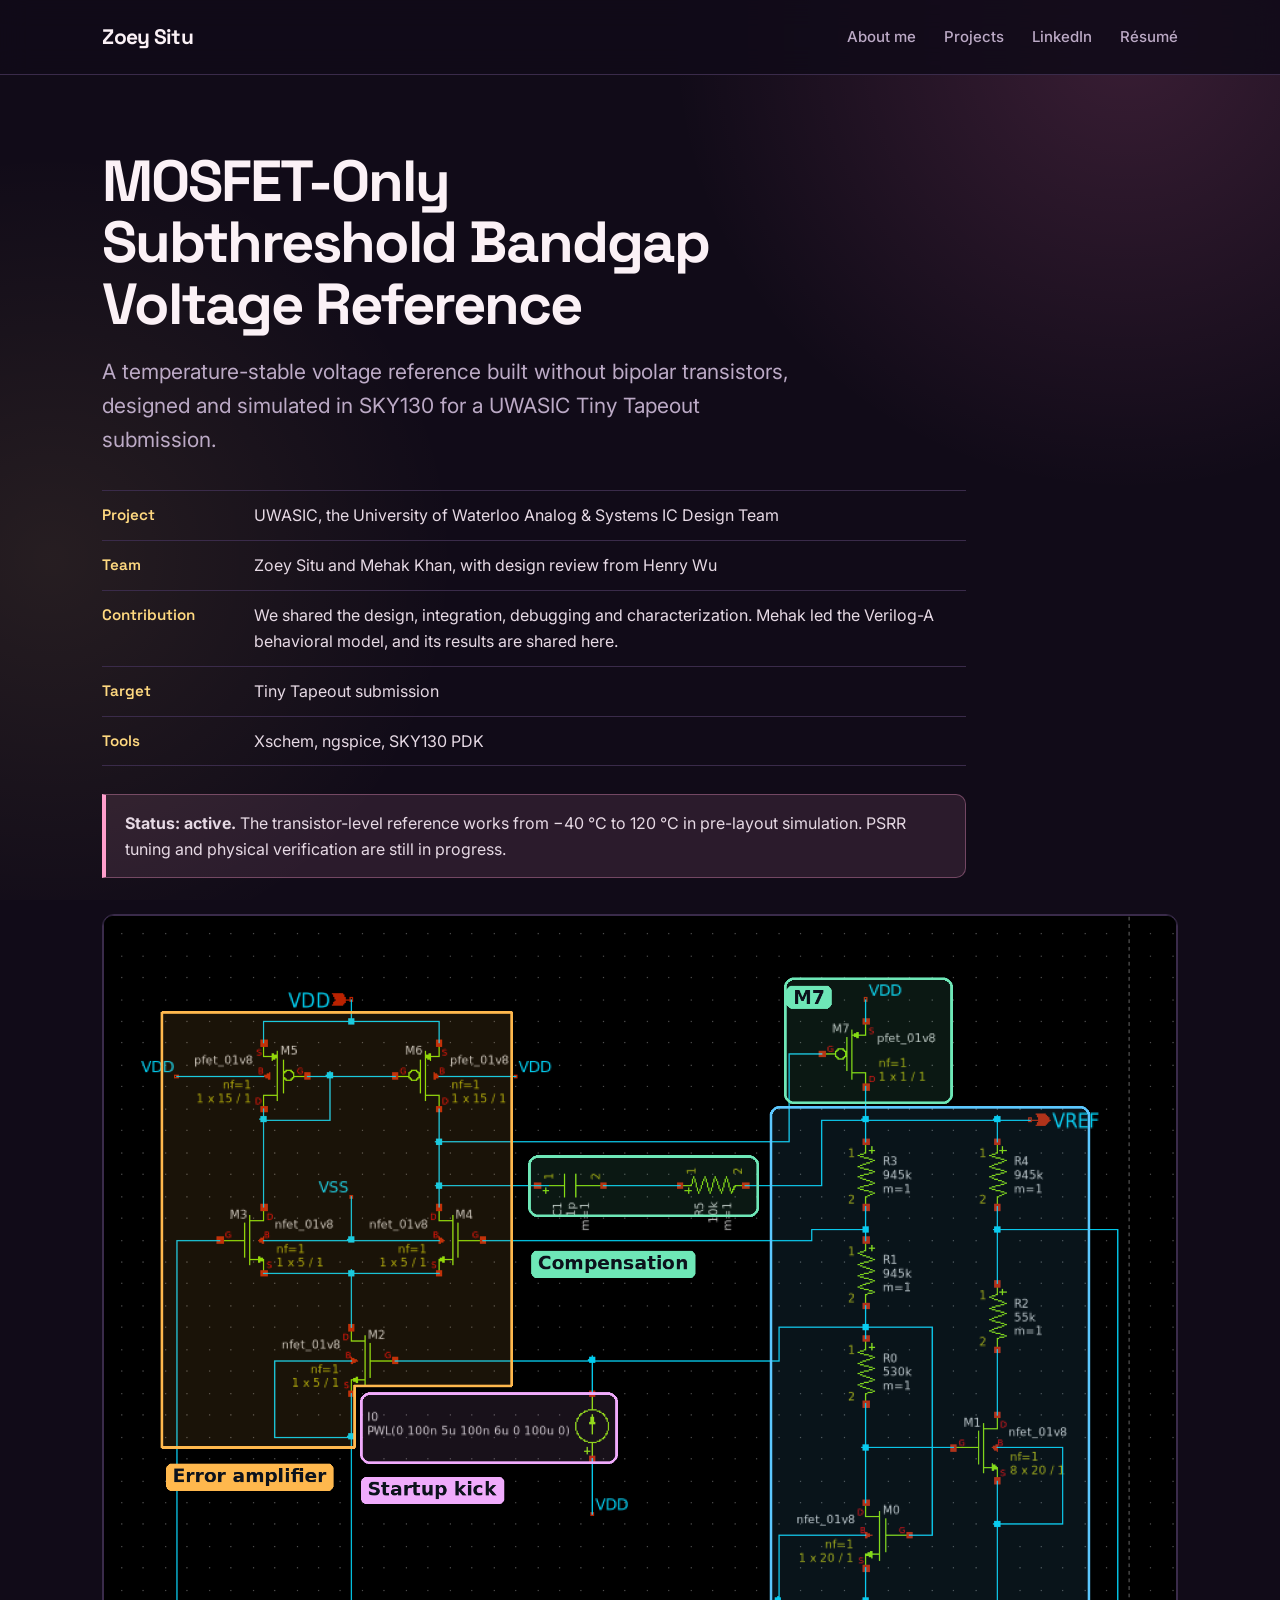
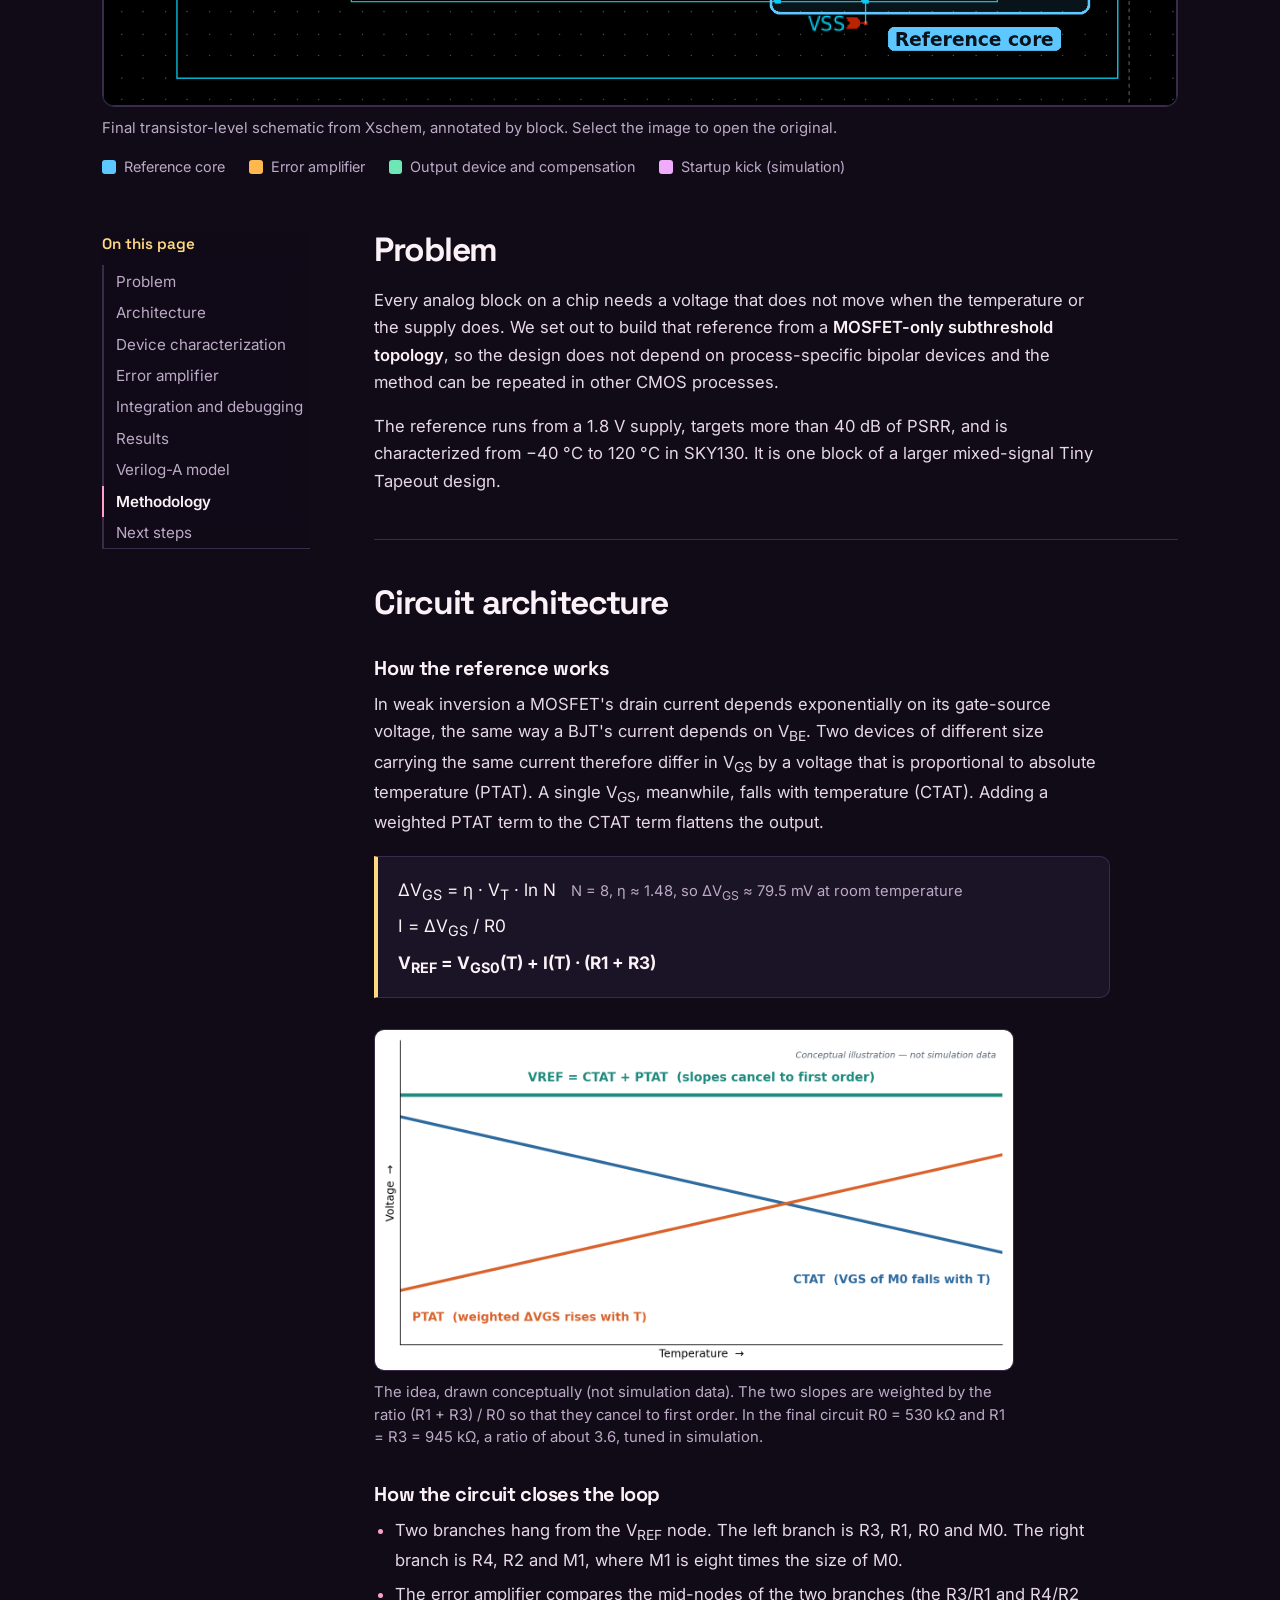
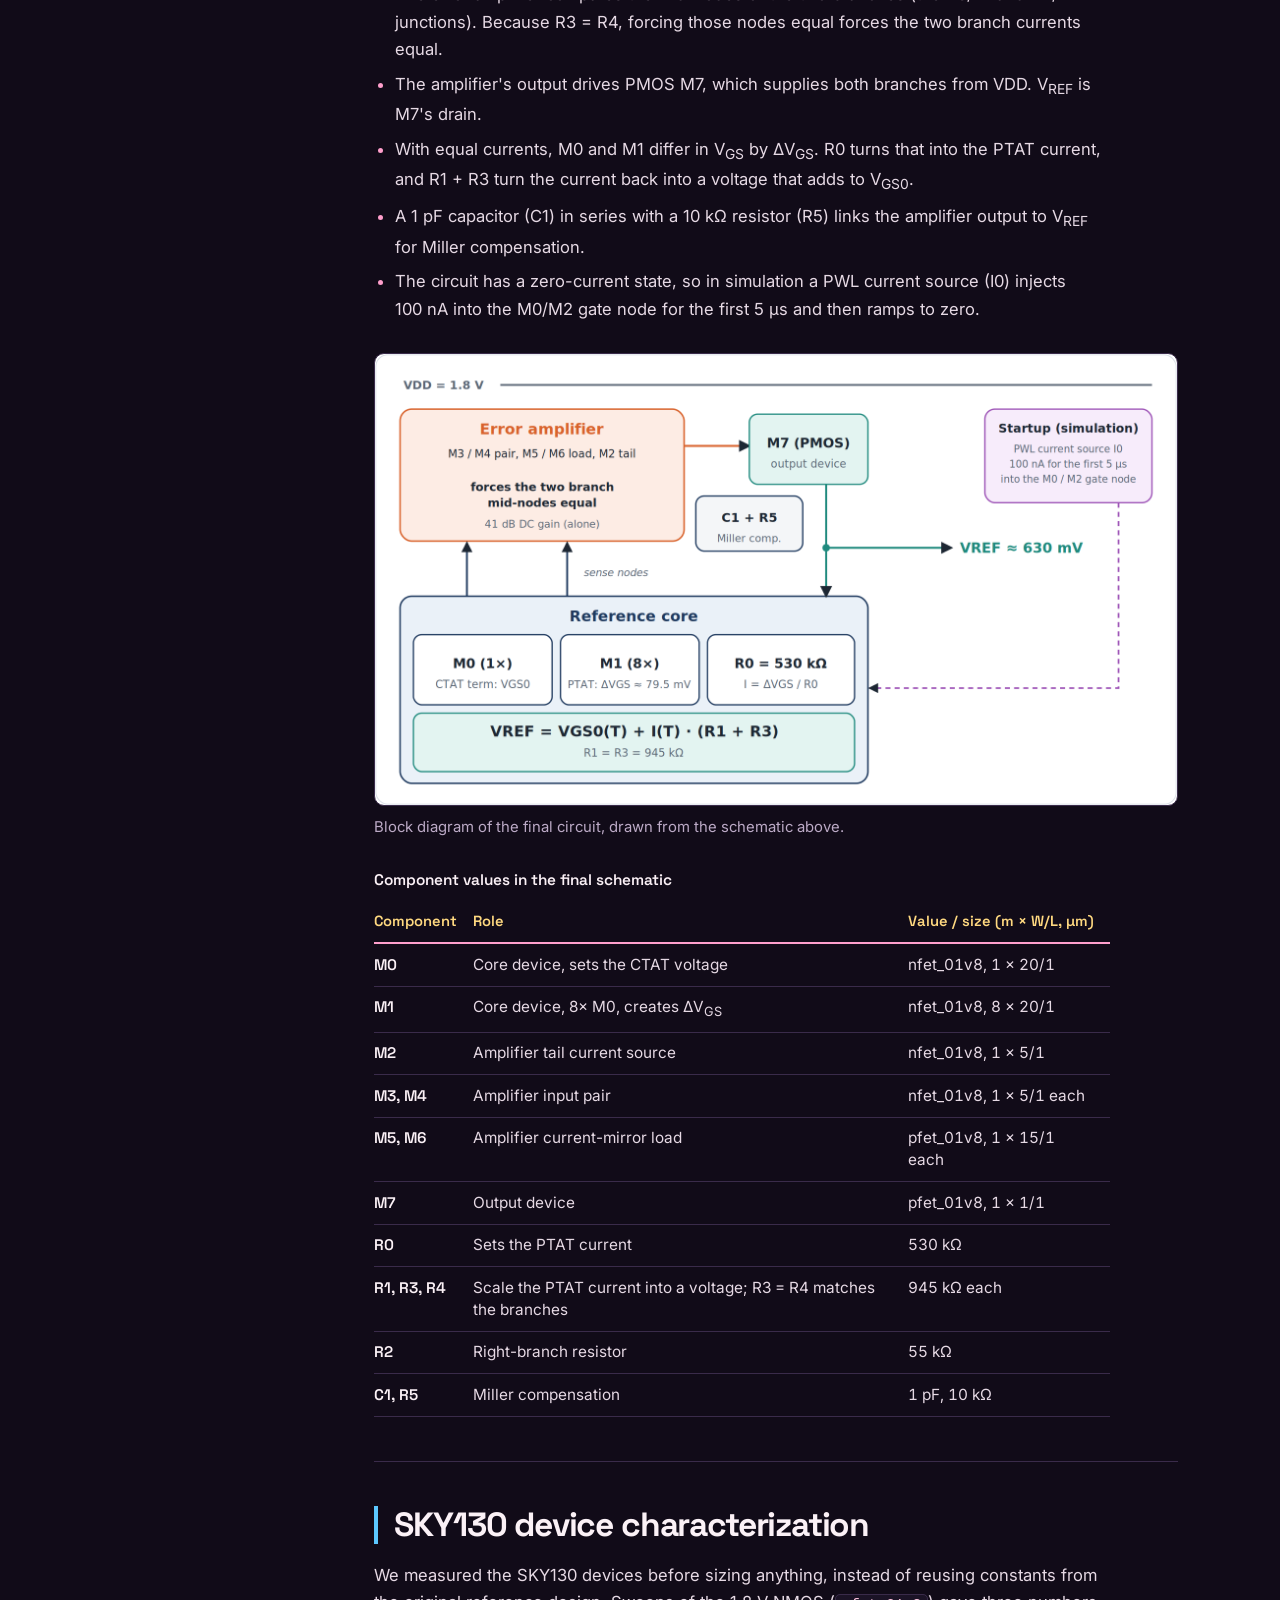
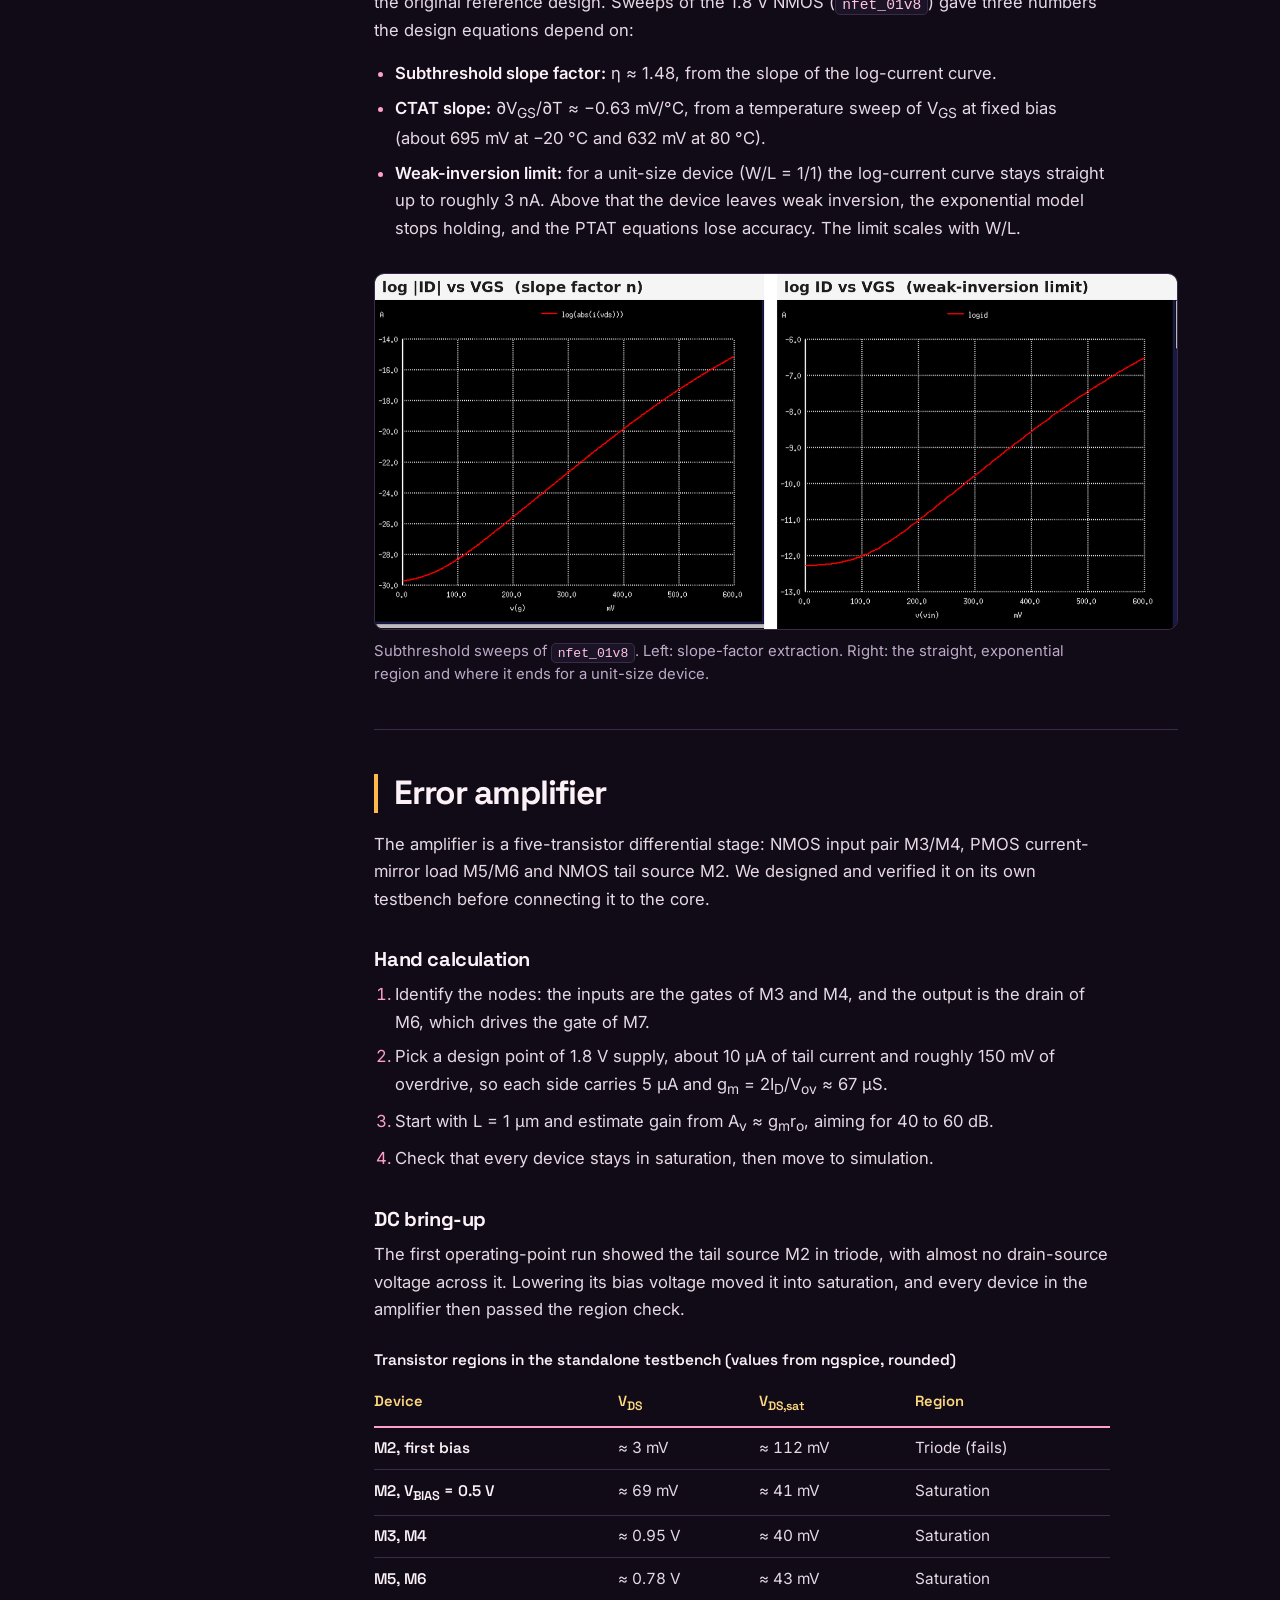
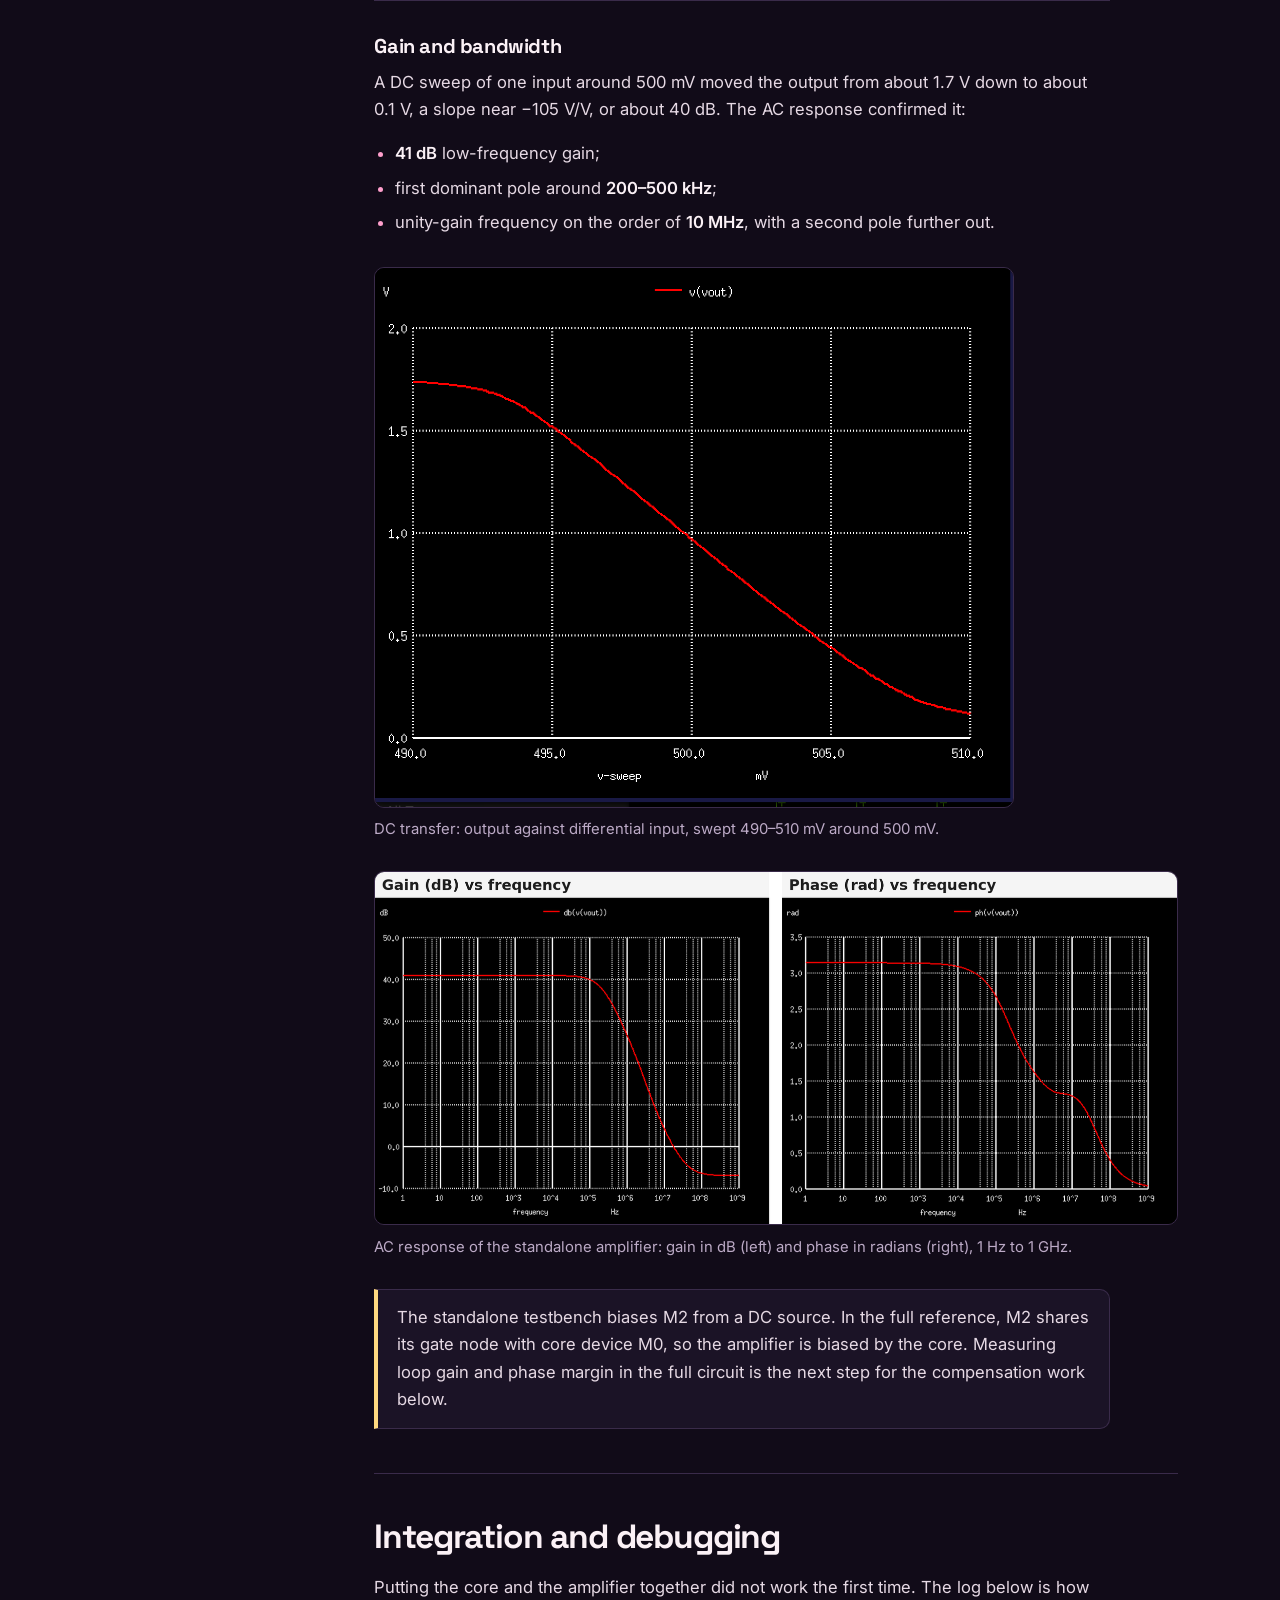
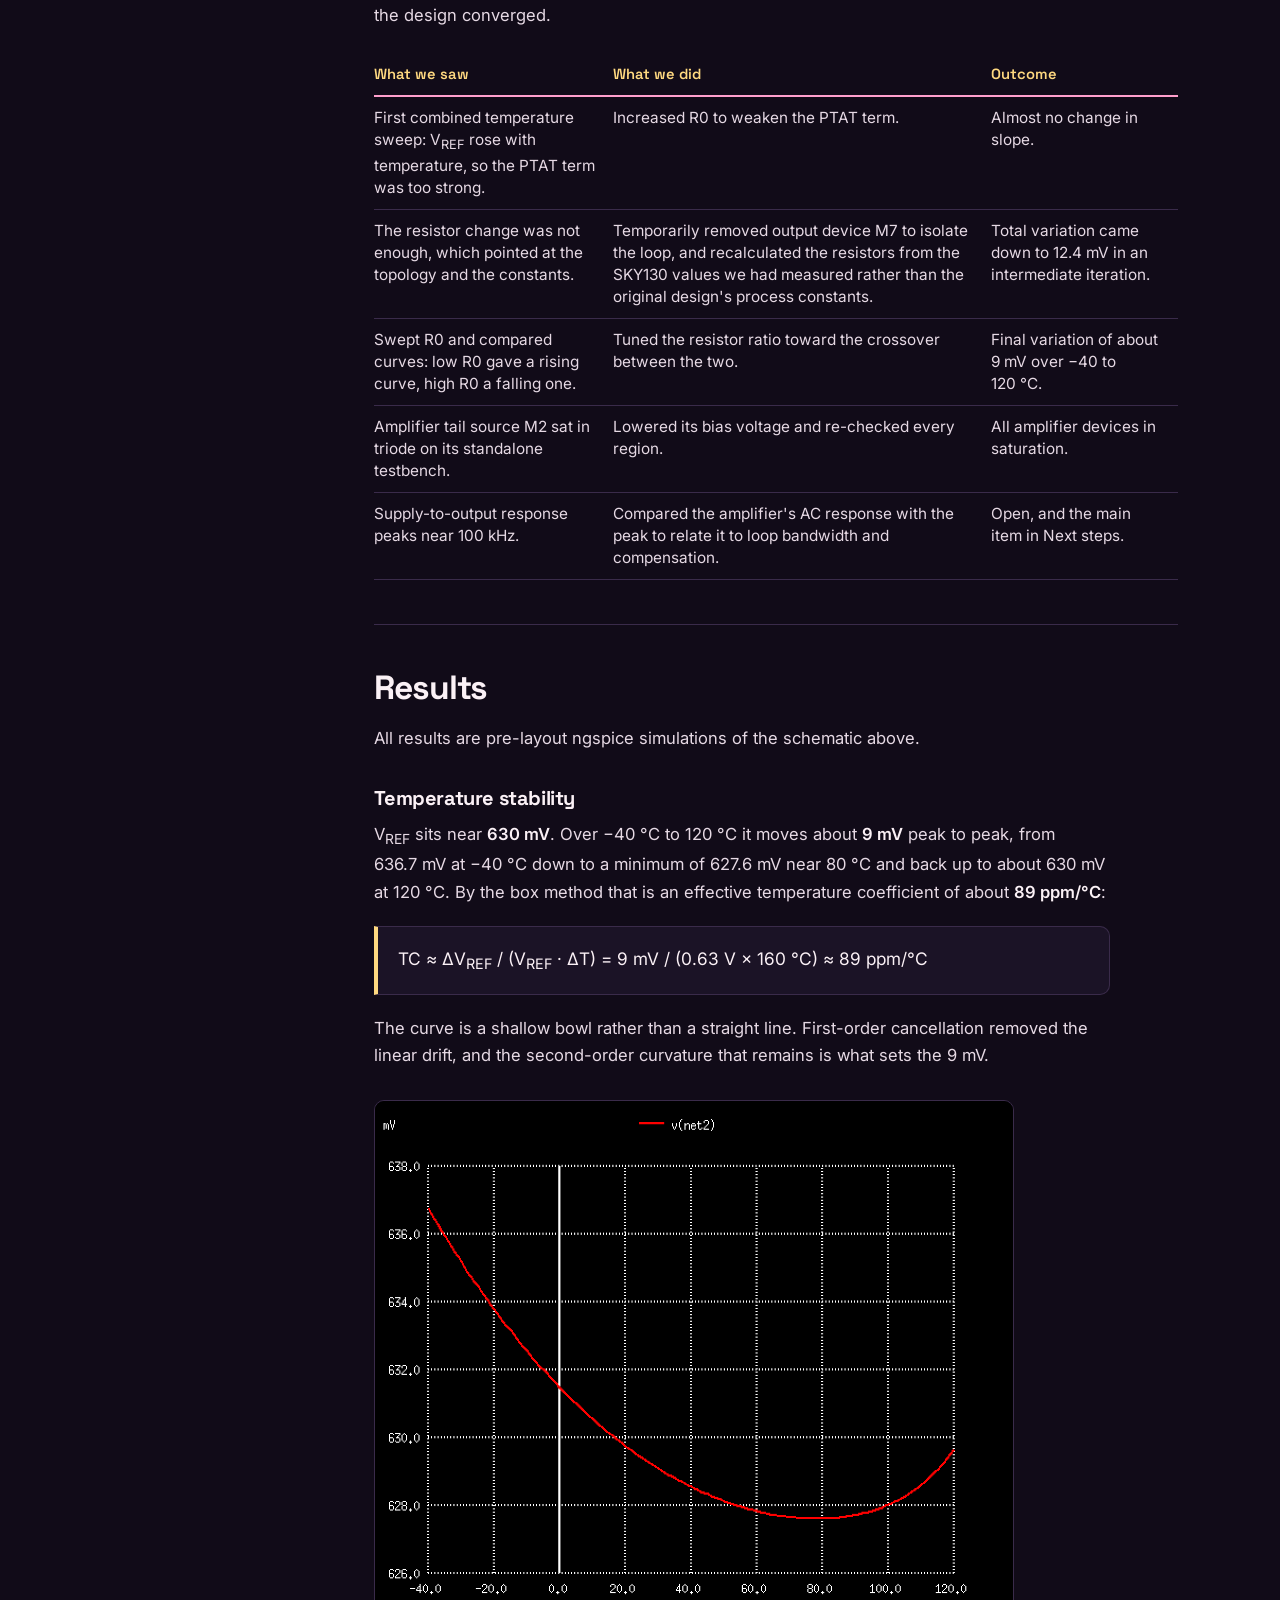
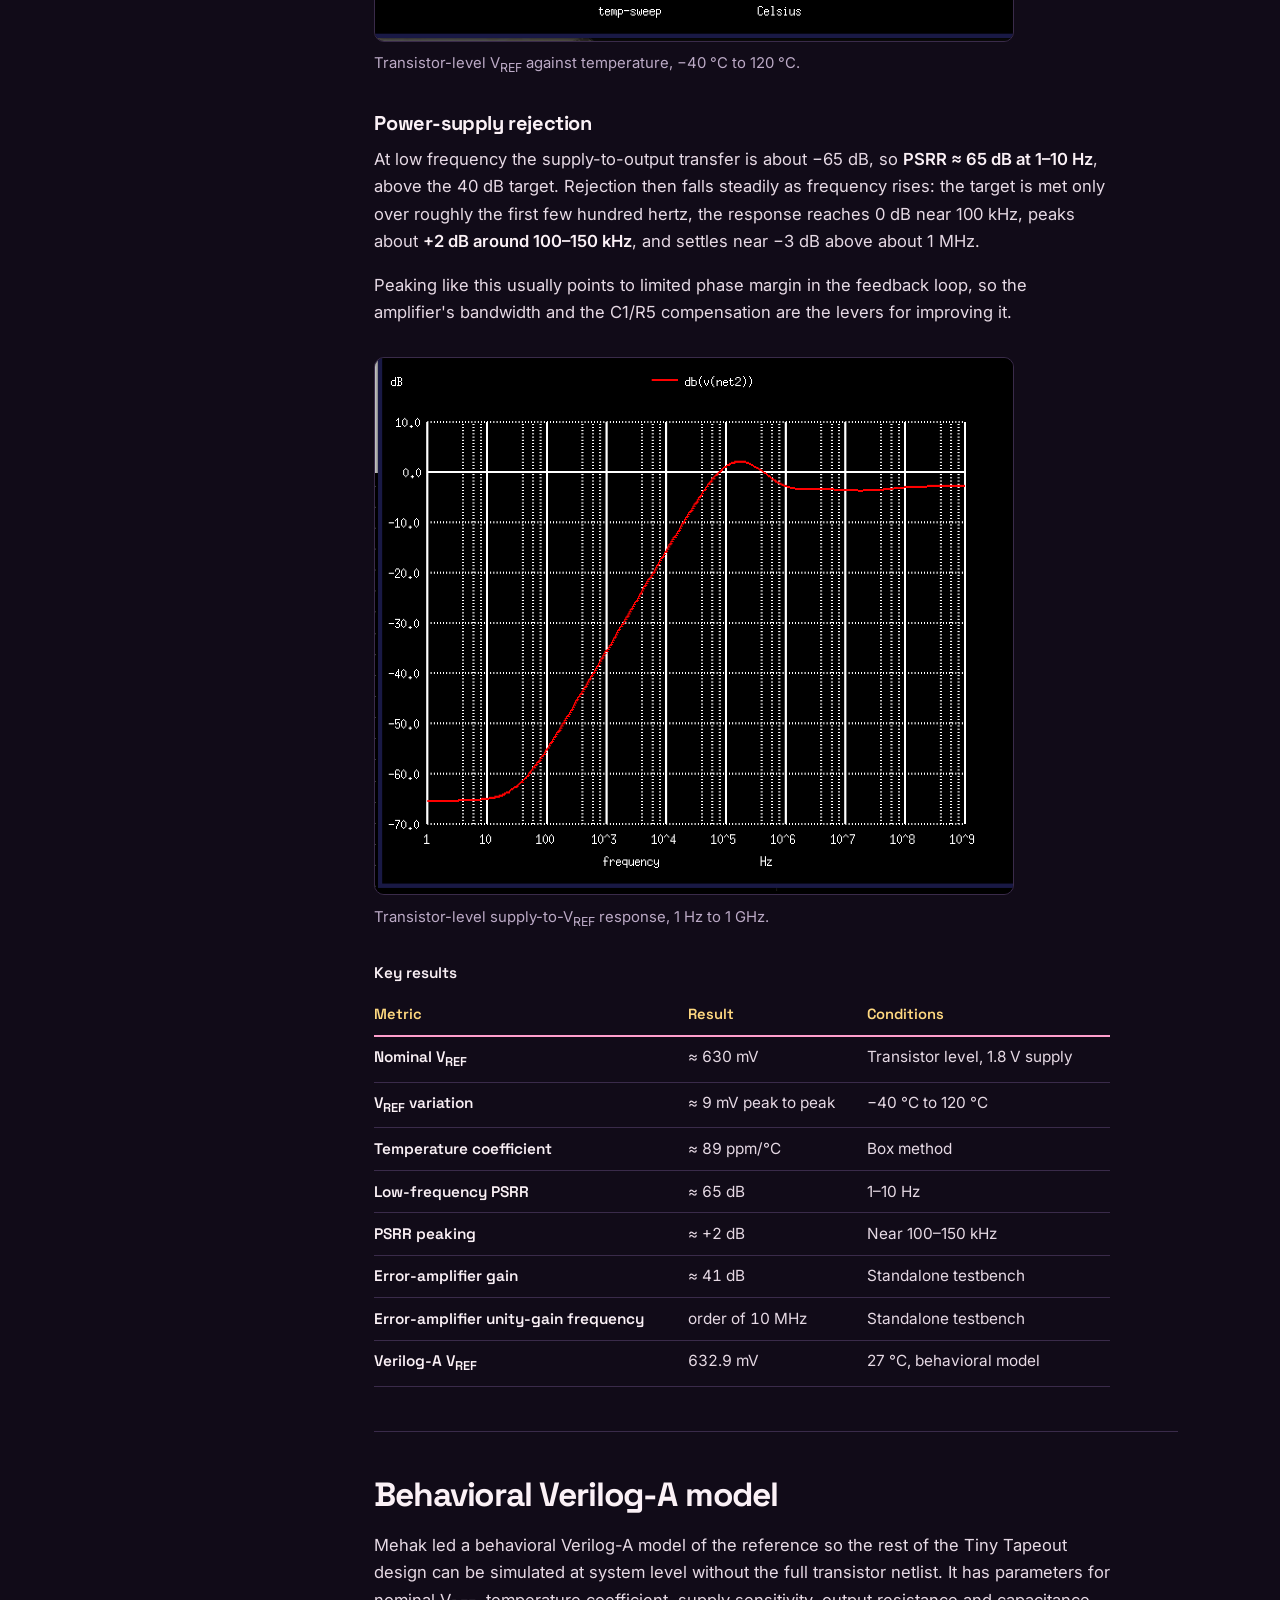
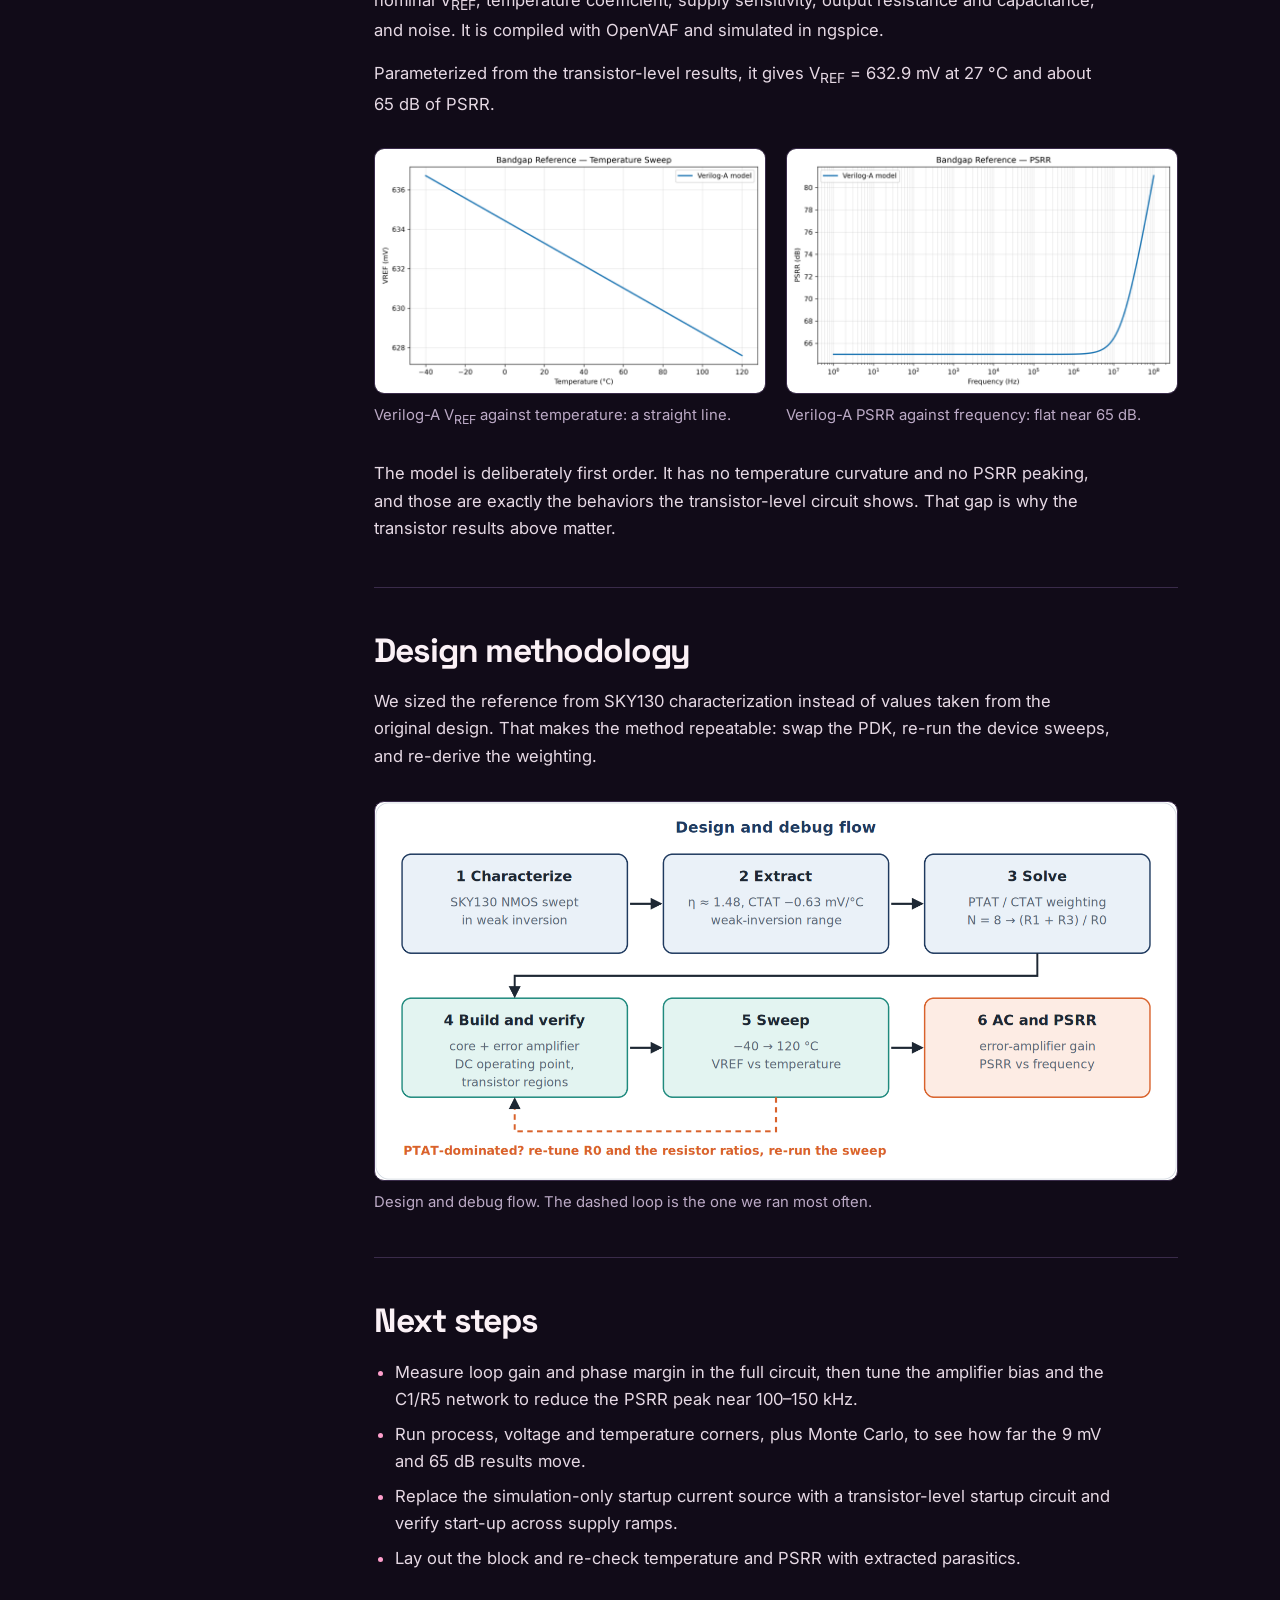
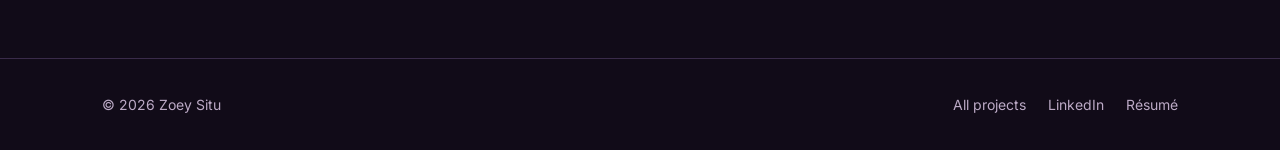
==== commit 81cf0e07: "Add files via upload" ====
--- a/bandgap-reference.html
+++ b/bandgap-reference.html
@@ -21,7 +21,7 @@
   <div class="container nav-container">
     <a class="logo" href="index.html">Zoey Situ</a>
     <div class="nav-links">
-      <a href="index.html#about">About</a>
+      <a href="index.html#about">About me</a>
       <a href="index.html#projects">Projects</a>
       <a href="https://www.linkedin.com/in/zoeysitu" target="_blank" rel="noopener noreferrer">LinkedIn</a>
       <a href="Zoey_Situ_Resume.pdf" target="_blank" rel="noopener noreferrer">Résumé</a>
@@ -33,7 +33,6 @@
 
   <!-- ===================== HERO ===================== -->
   <section class="hero" id="overview" aria-labelledby="title">
-    <div class="eyebrow"><span class="status-dot"></span>Analog IC Design · Active</div>
     <h1 id="title">MOSFET-Only Subthreshold Bandgap Voltage Reference</h1>
     <p class="lede">A temperature-stable voltage reference built without bipolar transistors, designed and simulated in SKY130 for a UWASIC Tiny Tapeout submission.</p>
 
@@ -294,7 +293,7 @@
             <figcaption>Verilog-A PSRR against frequency: flat near 65&nbsp;dB.</figcaption>
           </figure>
         </div>
-        <p>The model is deliberately first order. It has no temperature curvature and no PSRR peaking, and those are exactly the behaviors the transistor-level circuit shows. That gap is why the transistor results above matter. Mehak's <a href="https://mehakkhan05.github.io/uwasic-bandgap-portfolio.html">write-up of the same project</a> covers the model in more detail.</p>
+        <p>The model is deliberately first order. It has no temperature curvature and no PSRR peaking, and those are exactly the behaviors the transistor-level circuit shows. That gap is why the transistor results above matter.</p>
       </section>
 
       <!-- ===================== METHODOLOGY ===================== -->
--- a/styles.css
+++ b/styles.css
@@ -120,7 +120,7 @@
   font-size: 15px; font-weight: 600; text-decoration: none;
   transition: transform 0.2s ease, background 0.2s ease, border-color 0.2s ease;
 }
-.button:hover { transform: translateY(-2px); }
+
 .button-primary { border-color: var(--accent); background: var(--accent); color: var(--on-accent); }
 .button-primary:hover { background: var(--accent-light); }
 .button-secondary { background: var(--surface); color: var(--text); }
@@ -154,18 +154,18 @@
 /* ==========================================================================
    HOME PAGE  (<body class="home">)
    ========================================================================== */
-.home header { min-height: 610px; display: flex; align-items: center; padding: 100px 0 80px; }
+.home header { display: flex; align-items: center; padding: 110px 0 40px; }
 .home .hero-content { max-width: 870px; }
-.home header h1 { max-width: 800px; margin: 0 0 22px; font-size: clamp(48px, 8vw, 76px); line-height: 1.04; }
-.home header p { max-width: 740px; margin: 0; color: var(--muted); font-size: clamp(18px, 2.5vw, 22px); line-height: 1.7; }
+.home header h1 { max-width: 800px; margin: 0 0 18px; font-size: clamp(44px, 7vw, 64px); line-height: 1.05; }
+.home header p { max-width: 620px; margin: 0; color: var(--muted); font-size: clamp(17px, 2.2vw, 20px); line-height: 1.65; }
 .hero-actions { display: flex; flex-wrap: wrap; gap: 14px; margin-top: 36px; }
 
-.home section { padding: 90px 0; scroll-margin-top: 74px; }
+.home section { padding: 70px 0; scroll-margin-top: 74px; }
 .section-label { margin-bottom: 8px; color: var(--accent-2); font-size: 13px; font-weight: 600; letter-spacing: 0.12em; text-transform: uppercase; }
-.home section h2 { margin: 0 0 28px; font-size: clamp(32px, 5vw, 44px); line-height: 1.15; }
+.home section h2 { margin: 0 0 24px; font-size: clamp(30px, 4.5vw, 38px); line-height: 1.15; }
 
 .about-grid { display: grid; grid-template-columns: minmax(0, 1.5fr) minmax(260px, 1fr); gap: 70px; align-items: start; }
-.about-text { max-width: 700px; margin: 0; color: var(--muted); font-size: 18px; }
+.about-text { max-width: 700px; margin: 0; color: var(--text-soft); font-size: 17px; }
 .skills { display: flex; flex-wrap: wrap; gap: 10px; }
 .skill { padding: 7px 12px; border: 1px solid var(--border); border-radius: 7px; background: var(--surface); color: var(--text-soft); font-size: 13px; font-weight: 500; }
 
@@ -175,19 +175,13 @@
 .projects { display: grid; grid-template-columns: repeat(3, minmax(0, 1fr)); gap: 22px; }
 
 .card {
-  position: relative; min-height: 330px; display: flex; flex-direction: column; padding: 30px;
+  position: relative; min-height: 280px; display: flex; flex-direction: column; padding: 28px;
   border: 1px solid var(--border); border-radius: 15px; overflow: hidden;
   background: linear-gradient(145deg, rgba(255, 255, 255, 0.03), transparent), var(--surface);
   transition: transform 0.25s ease, border-color 0.25s ease, background 0.25s ease;
 }
-.card::before {
-  content: ""; position: absolute; inset: 0 0 auto 0; height: 3px;
-  background: linear-gradient(90deg, var(--accent), var(--accent-2));
-  opacity: 0; transition: opacity 0.25s ease;
-}
-.card:hover { transform: translateY(-6px); border-color: var(--accent-border); background-color: var(--surface-hover); }
-.card:hover::before { opacity: 1; }
-.project-number { margin-bottom: 30px; color: var(--accent-2); font-family: "Space Grotesk", sans-serif; font-size: 14px; font-weight: 600; }
+.card:hover { border-color: var(--accent); background-color: var(--surface-hover); }
+.project-number { margin-bottom: 14px; color: var(--accent-2); font-size: 14px; font-weight: 500; }
 .card h3 { margin: 0 0 16px; font-size: 23px; line-height: 1.3; }
 .card p { margin: 0 0 26px; color: var(--muted); font-size: 15px; }
 .card a { margin-top: auto; color: var(--accent); font-size: 15px; font-weight: 600; text-decoration: none; }
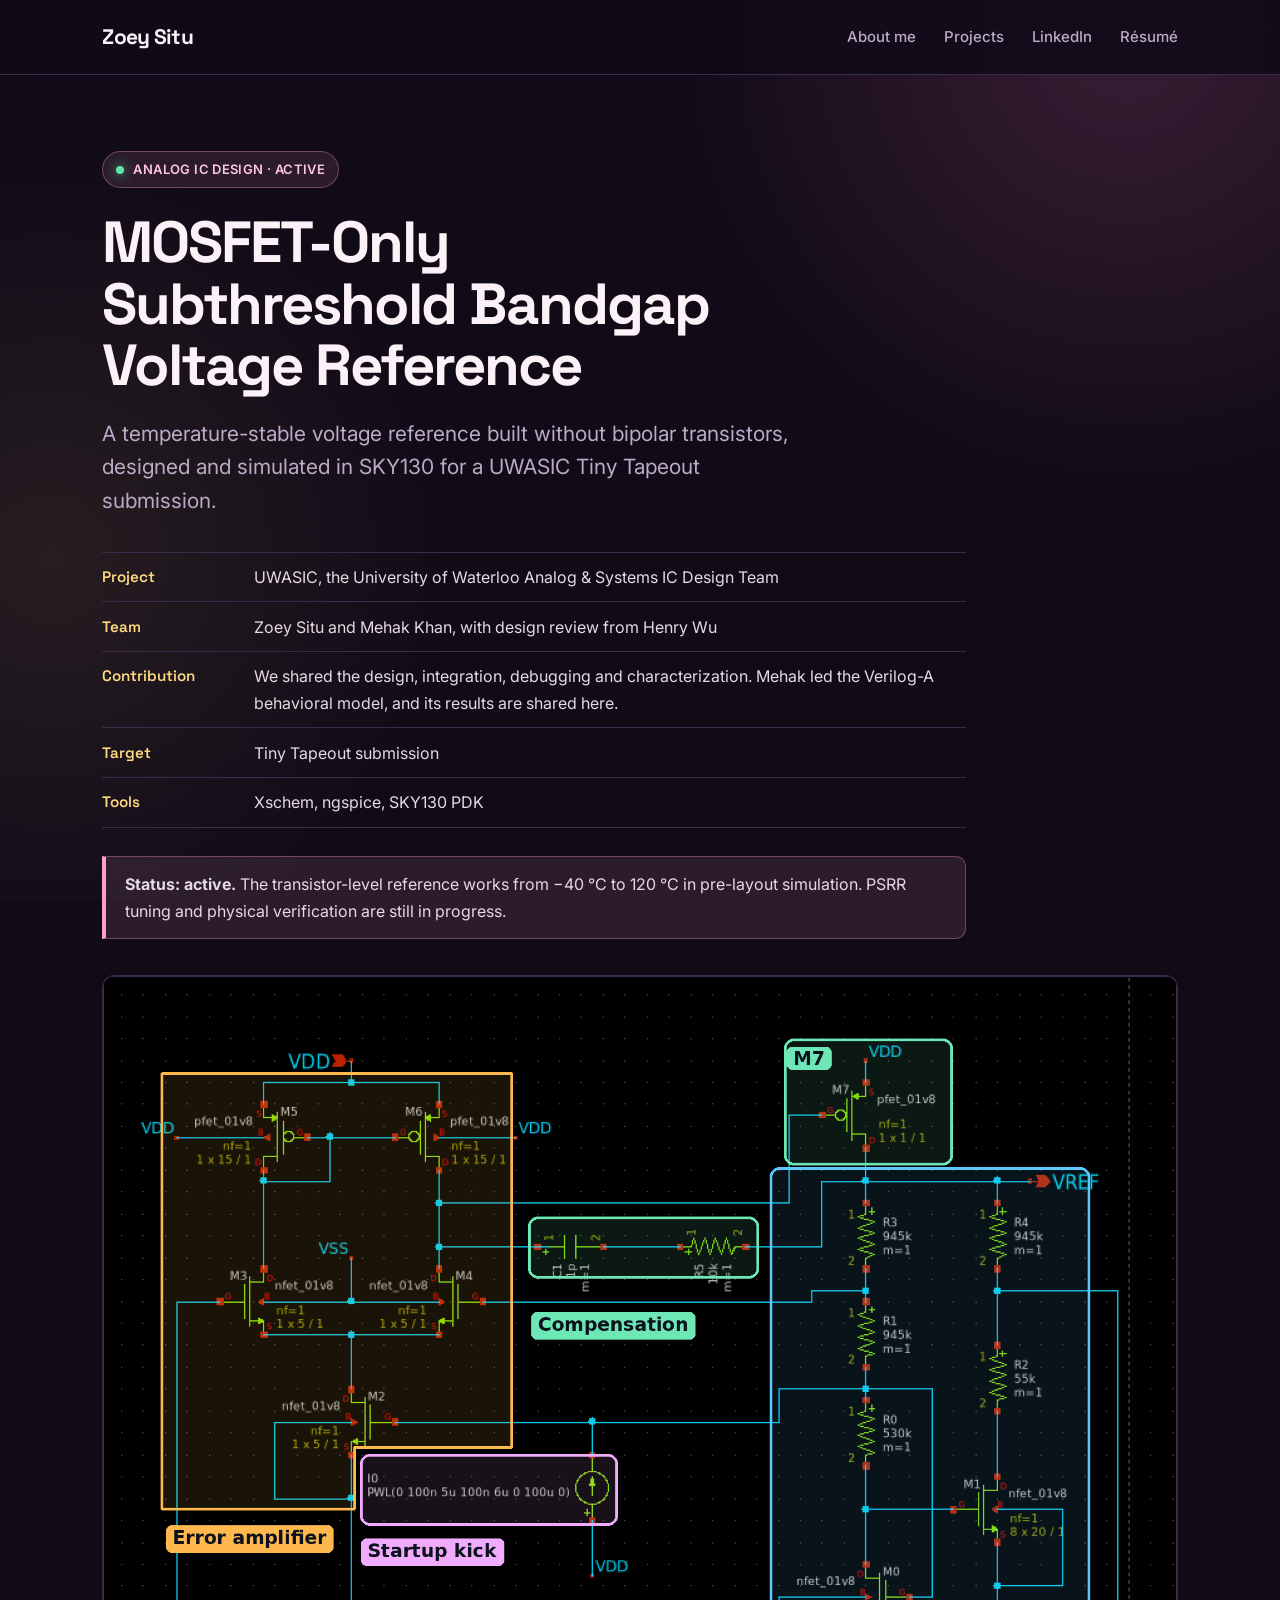
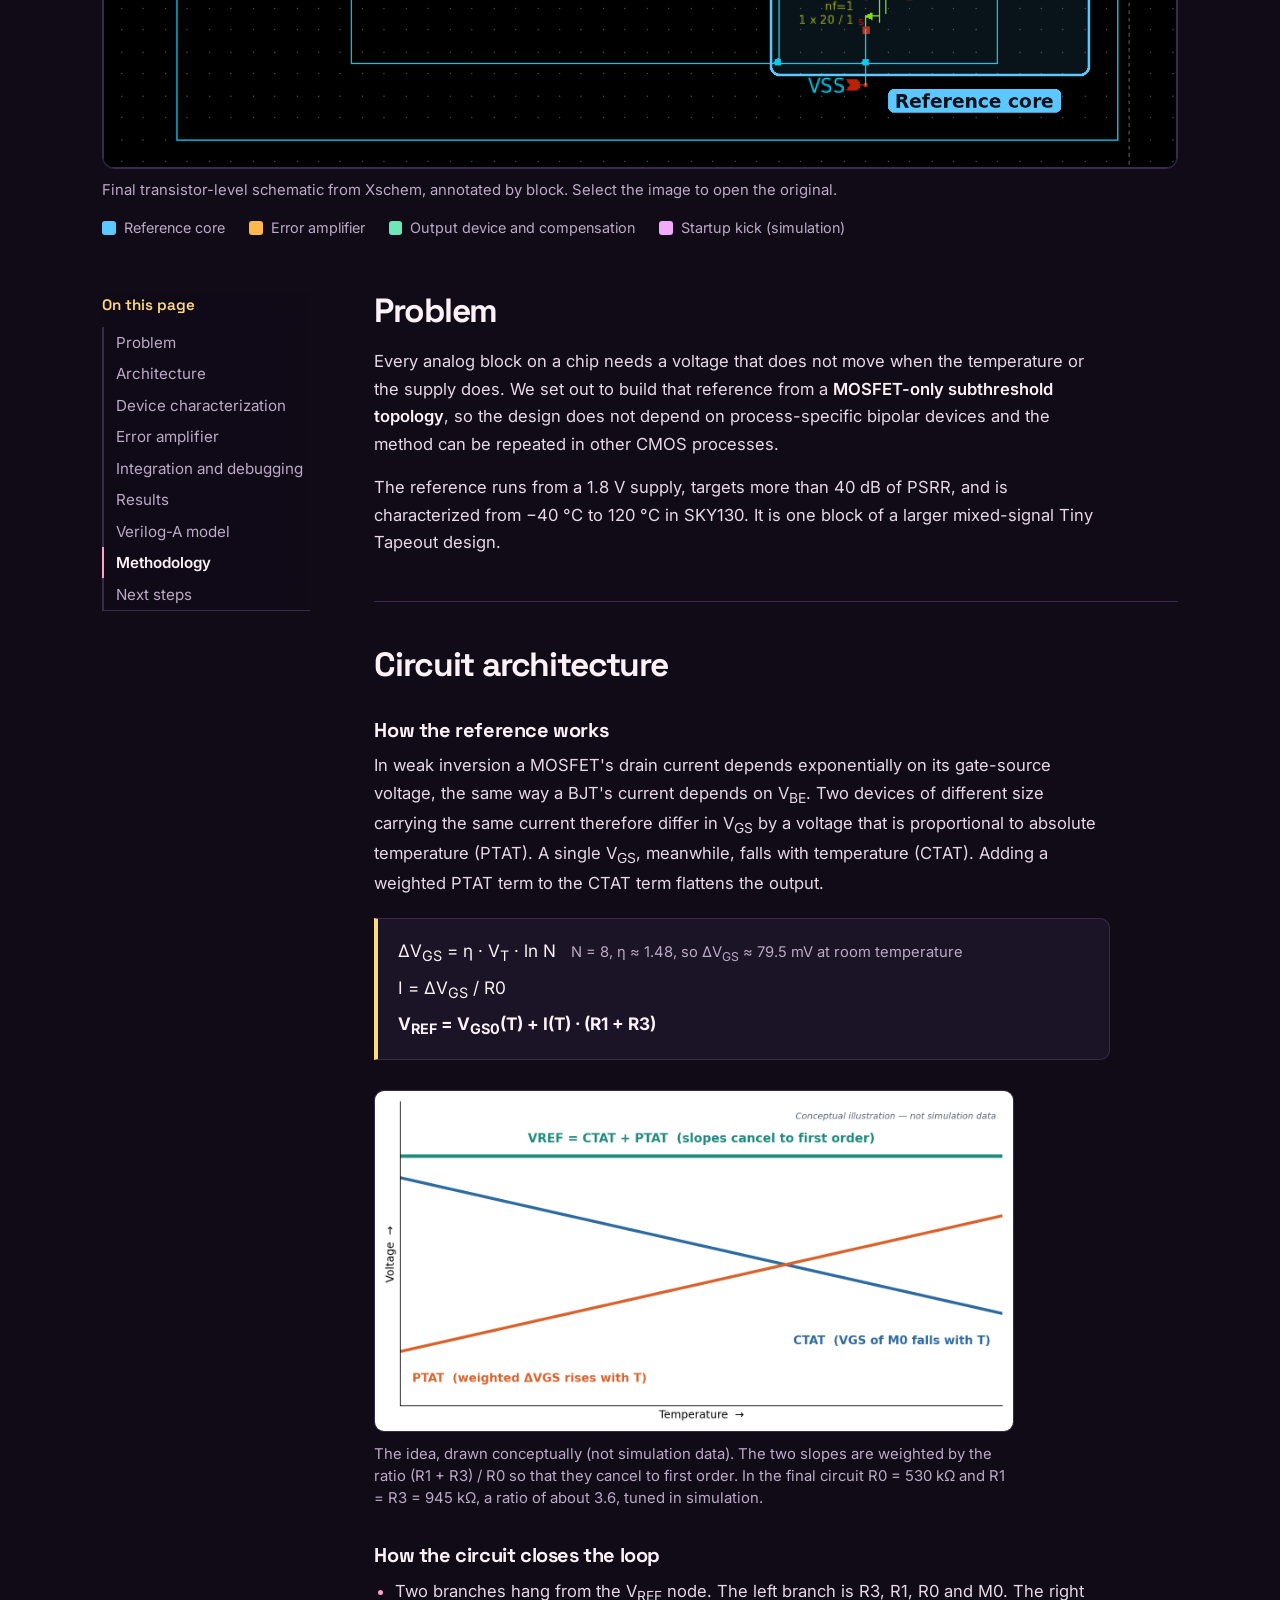
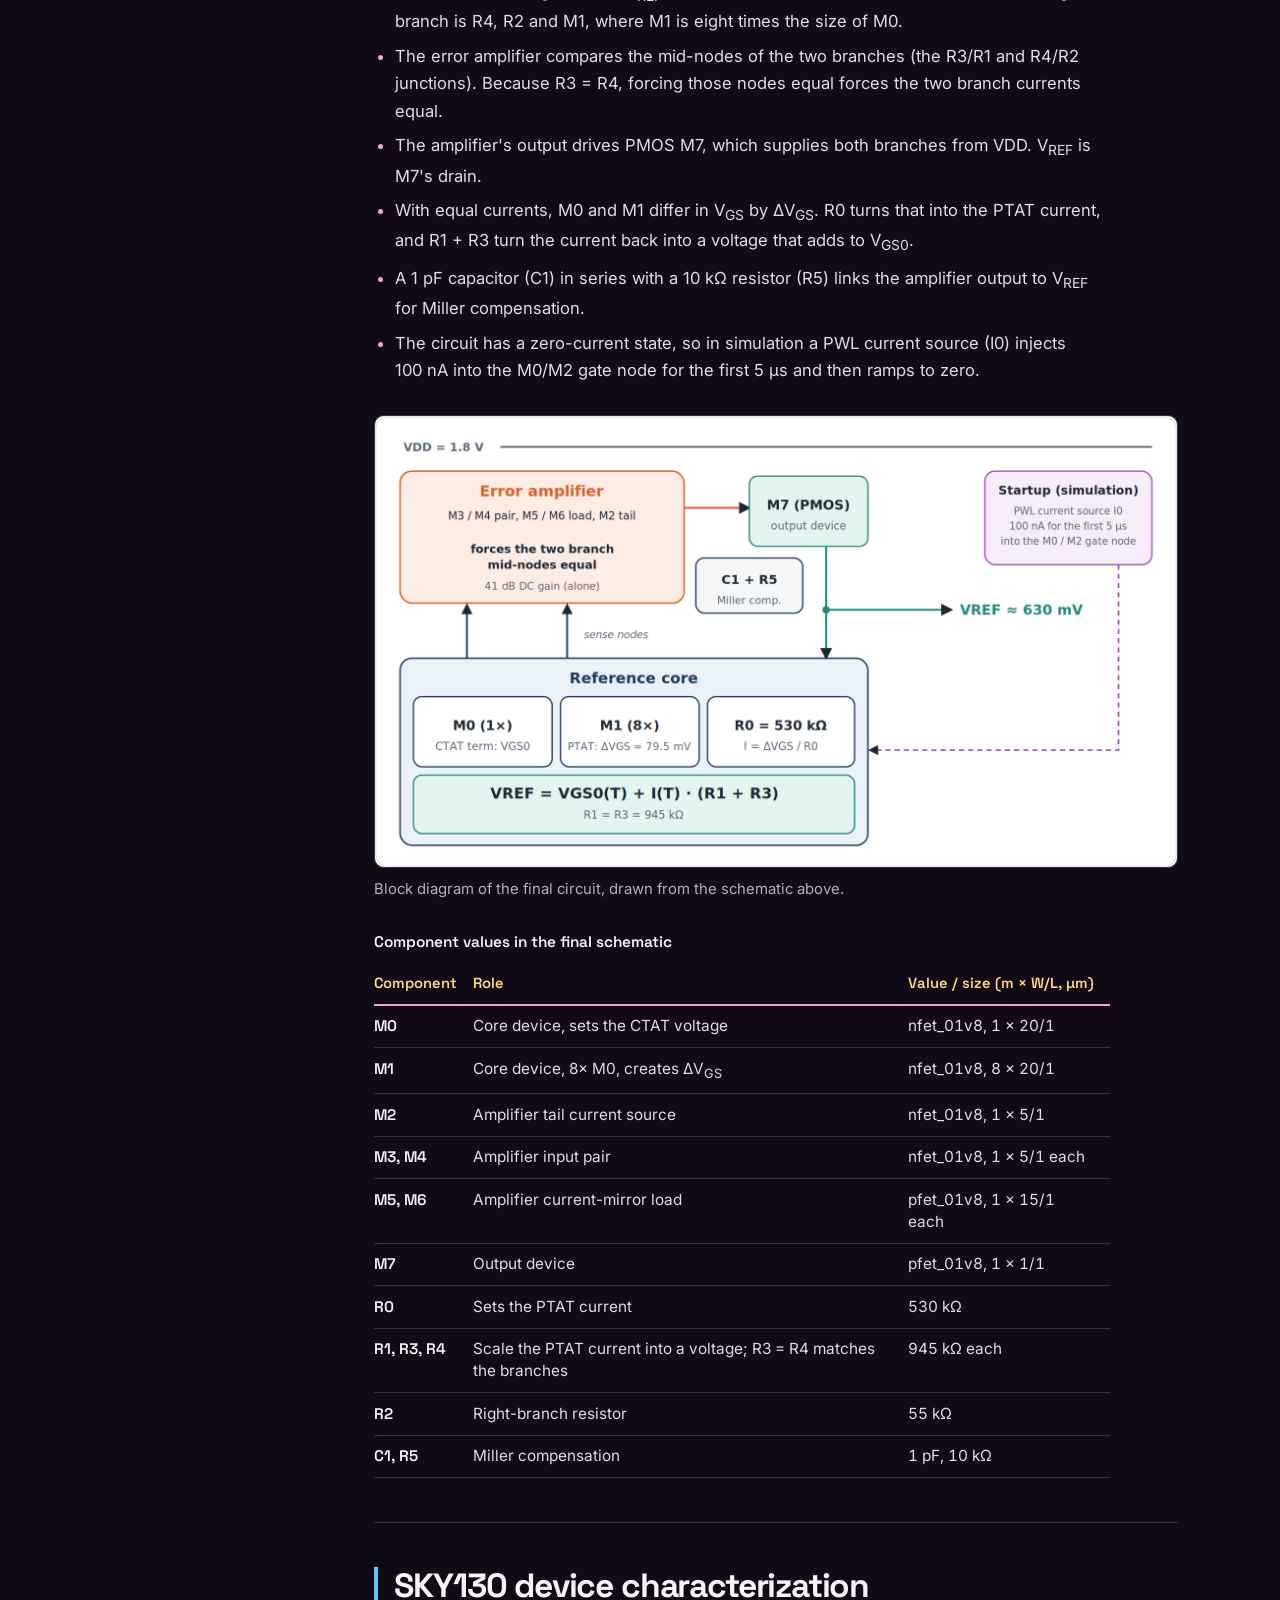
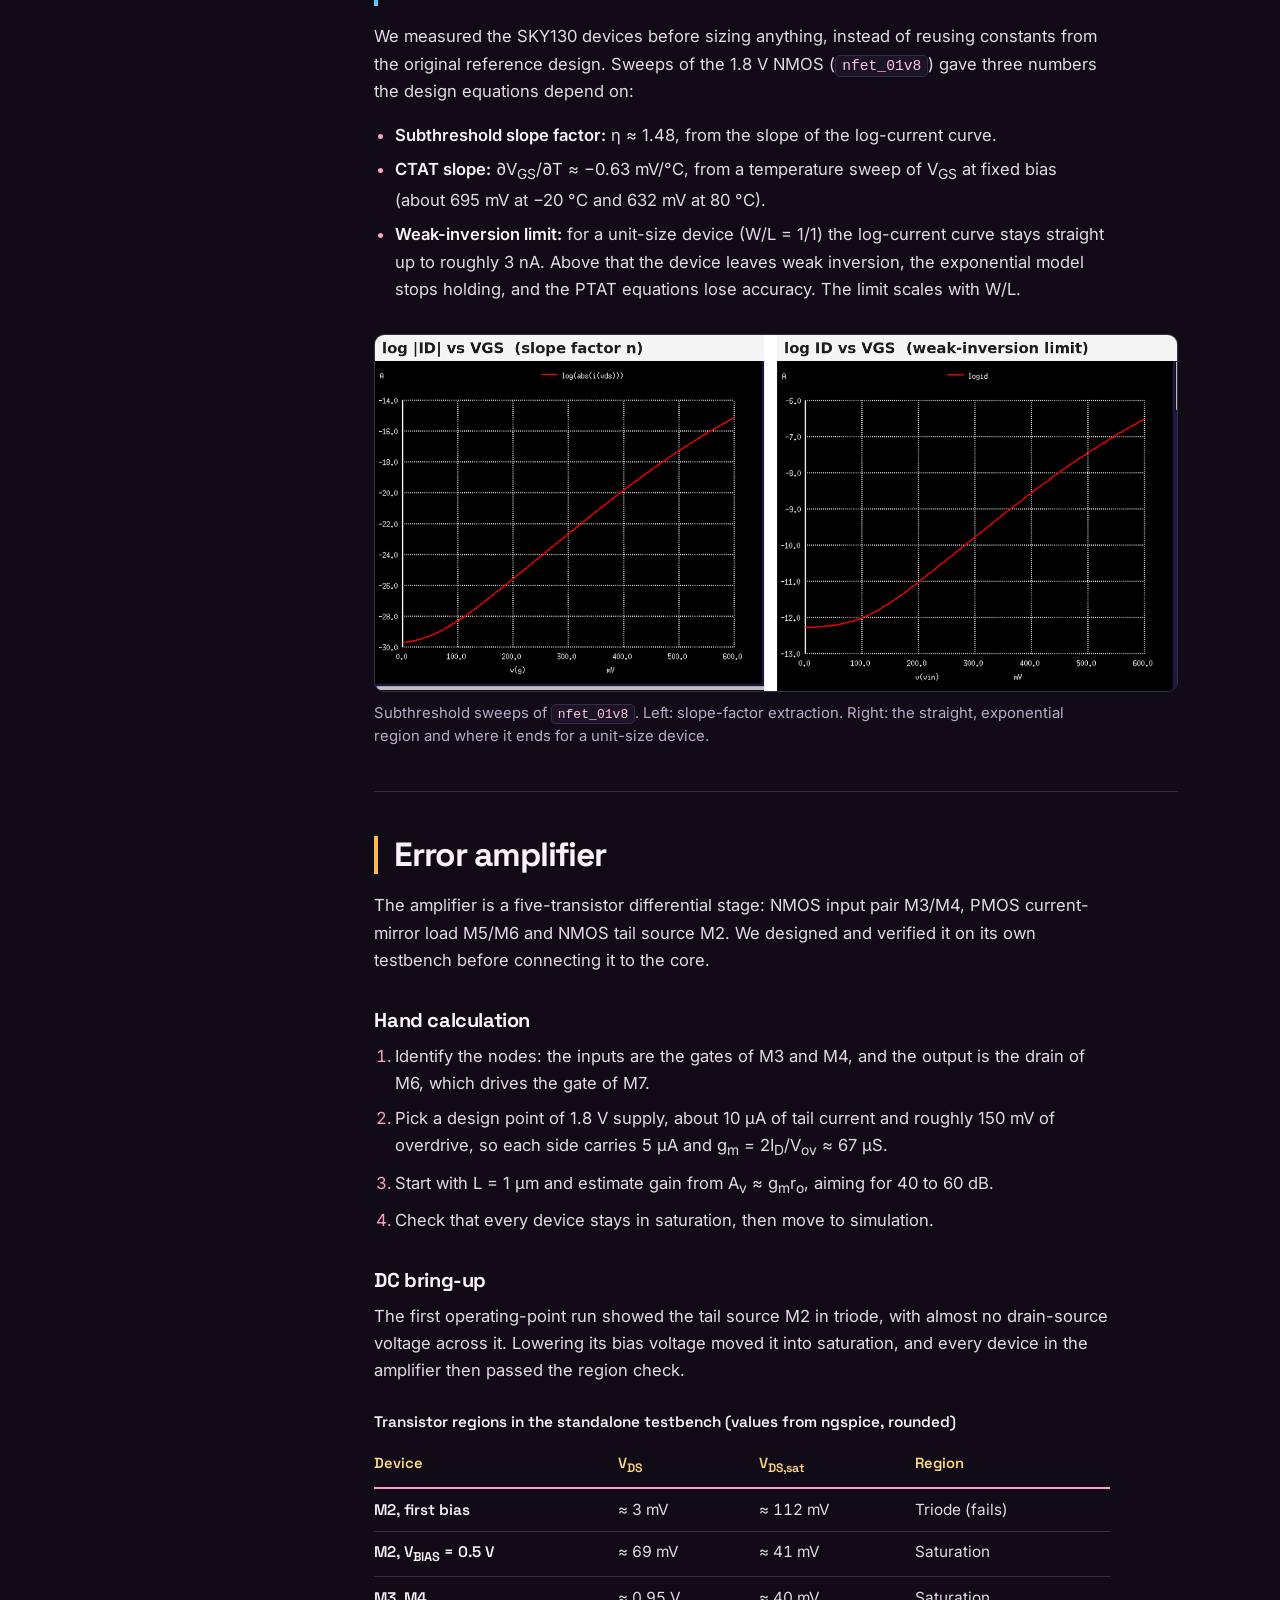
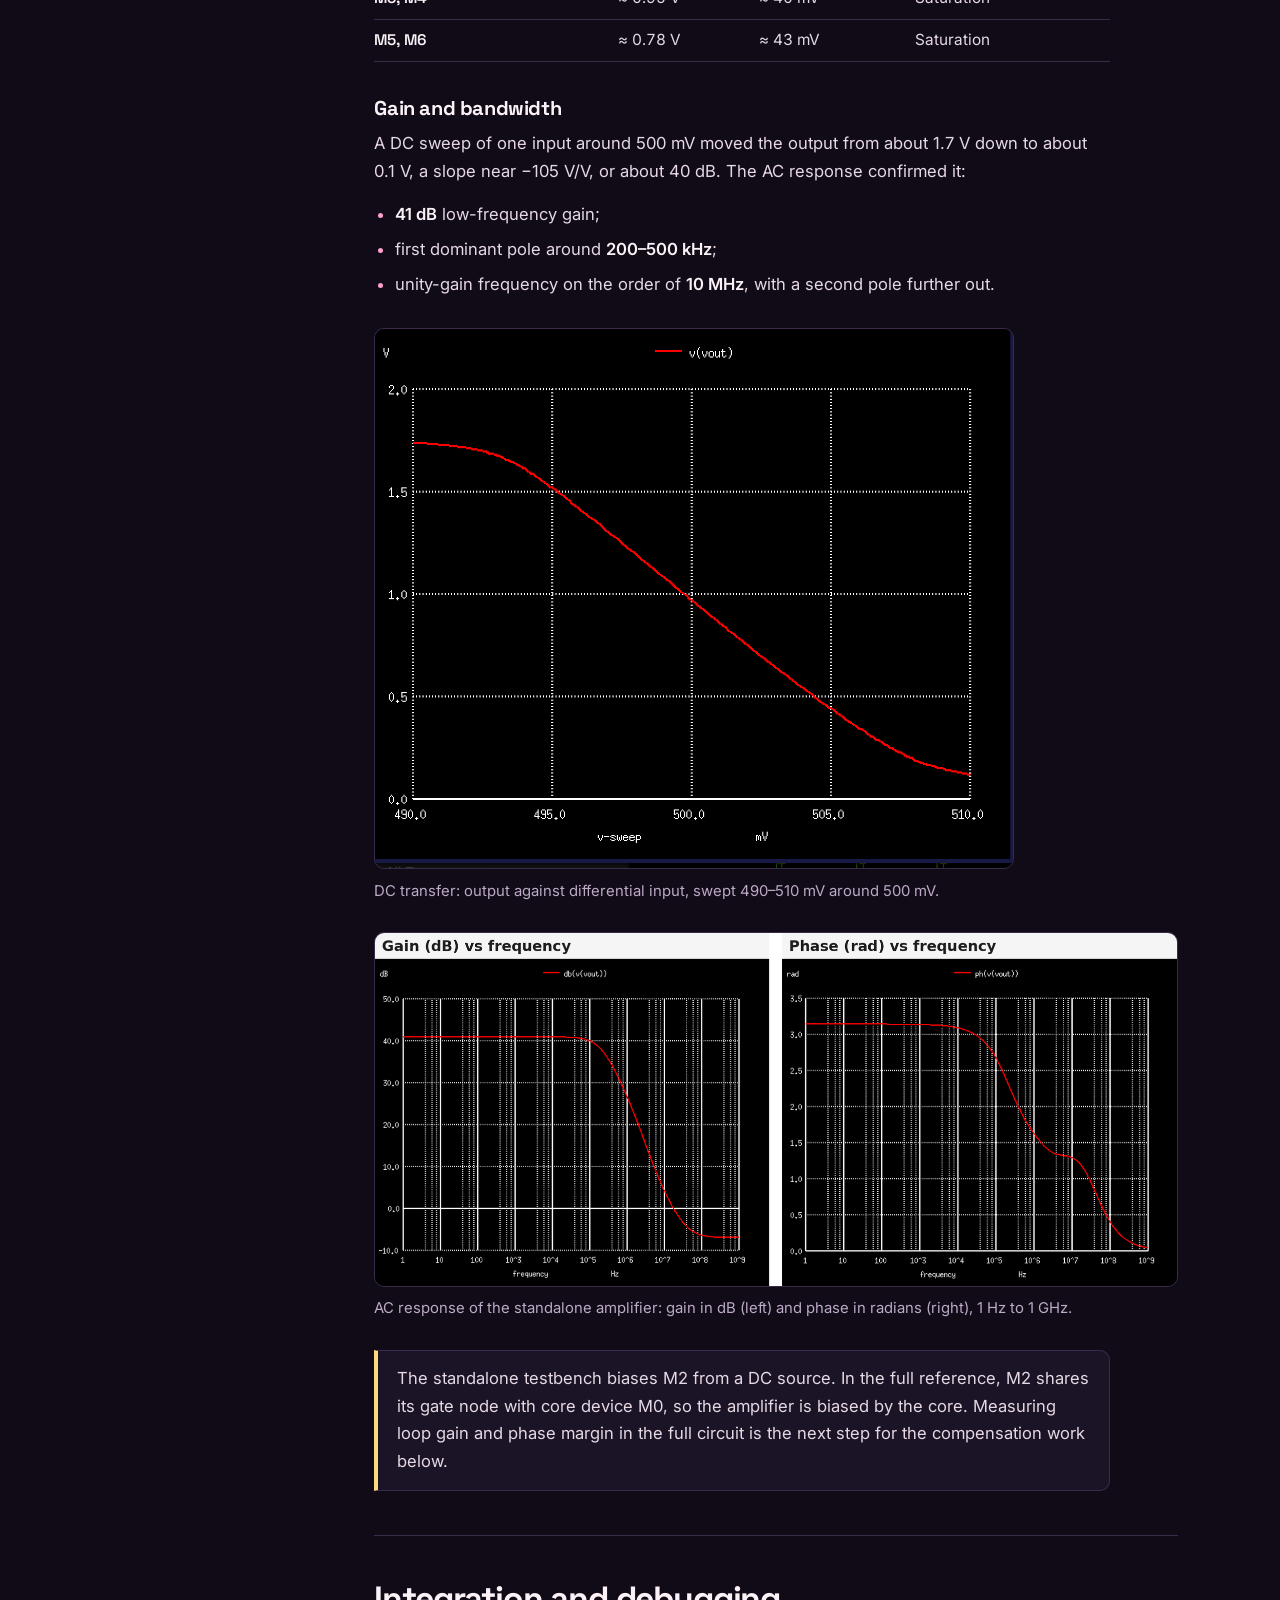
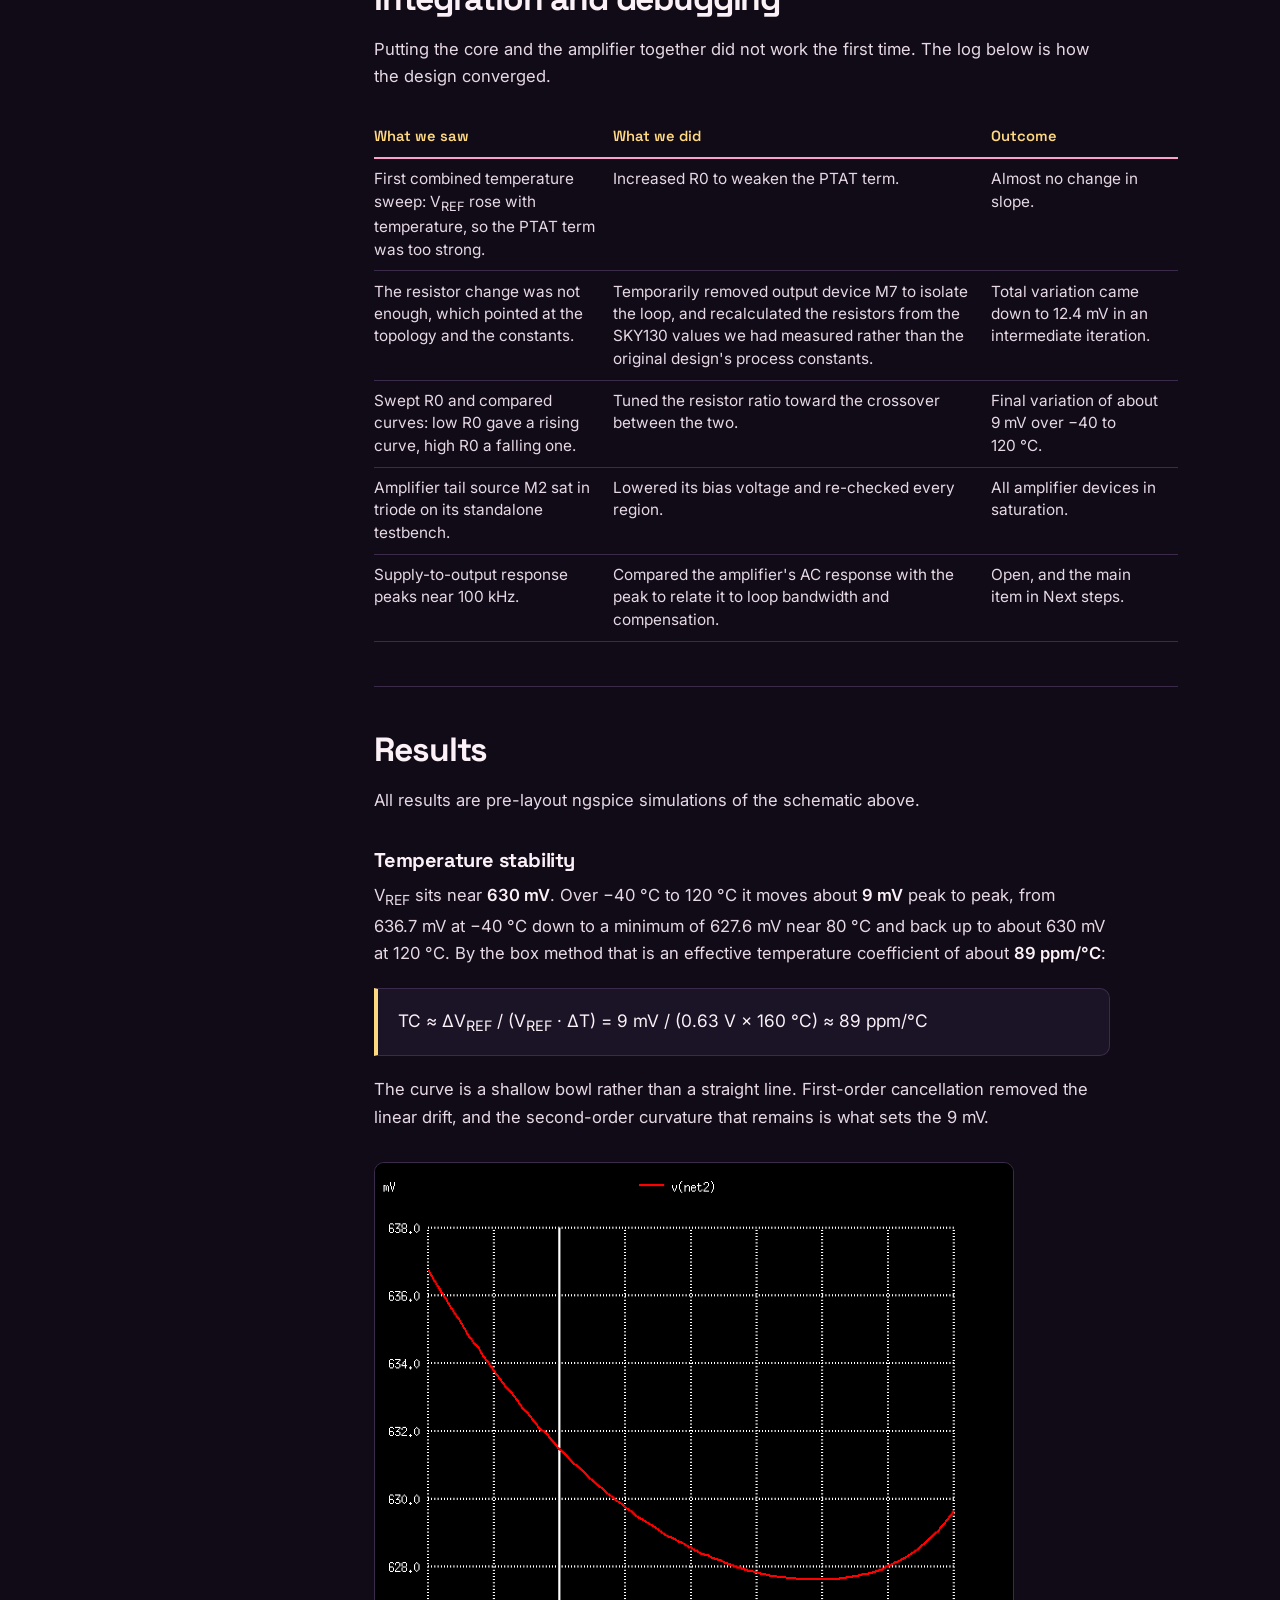
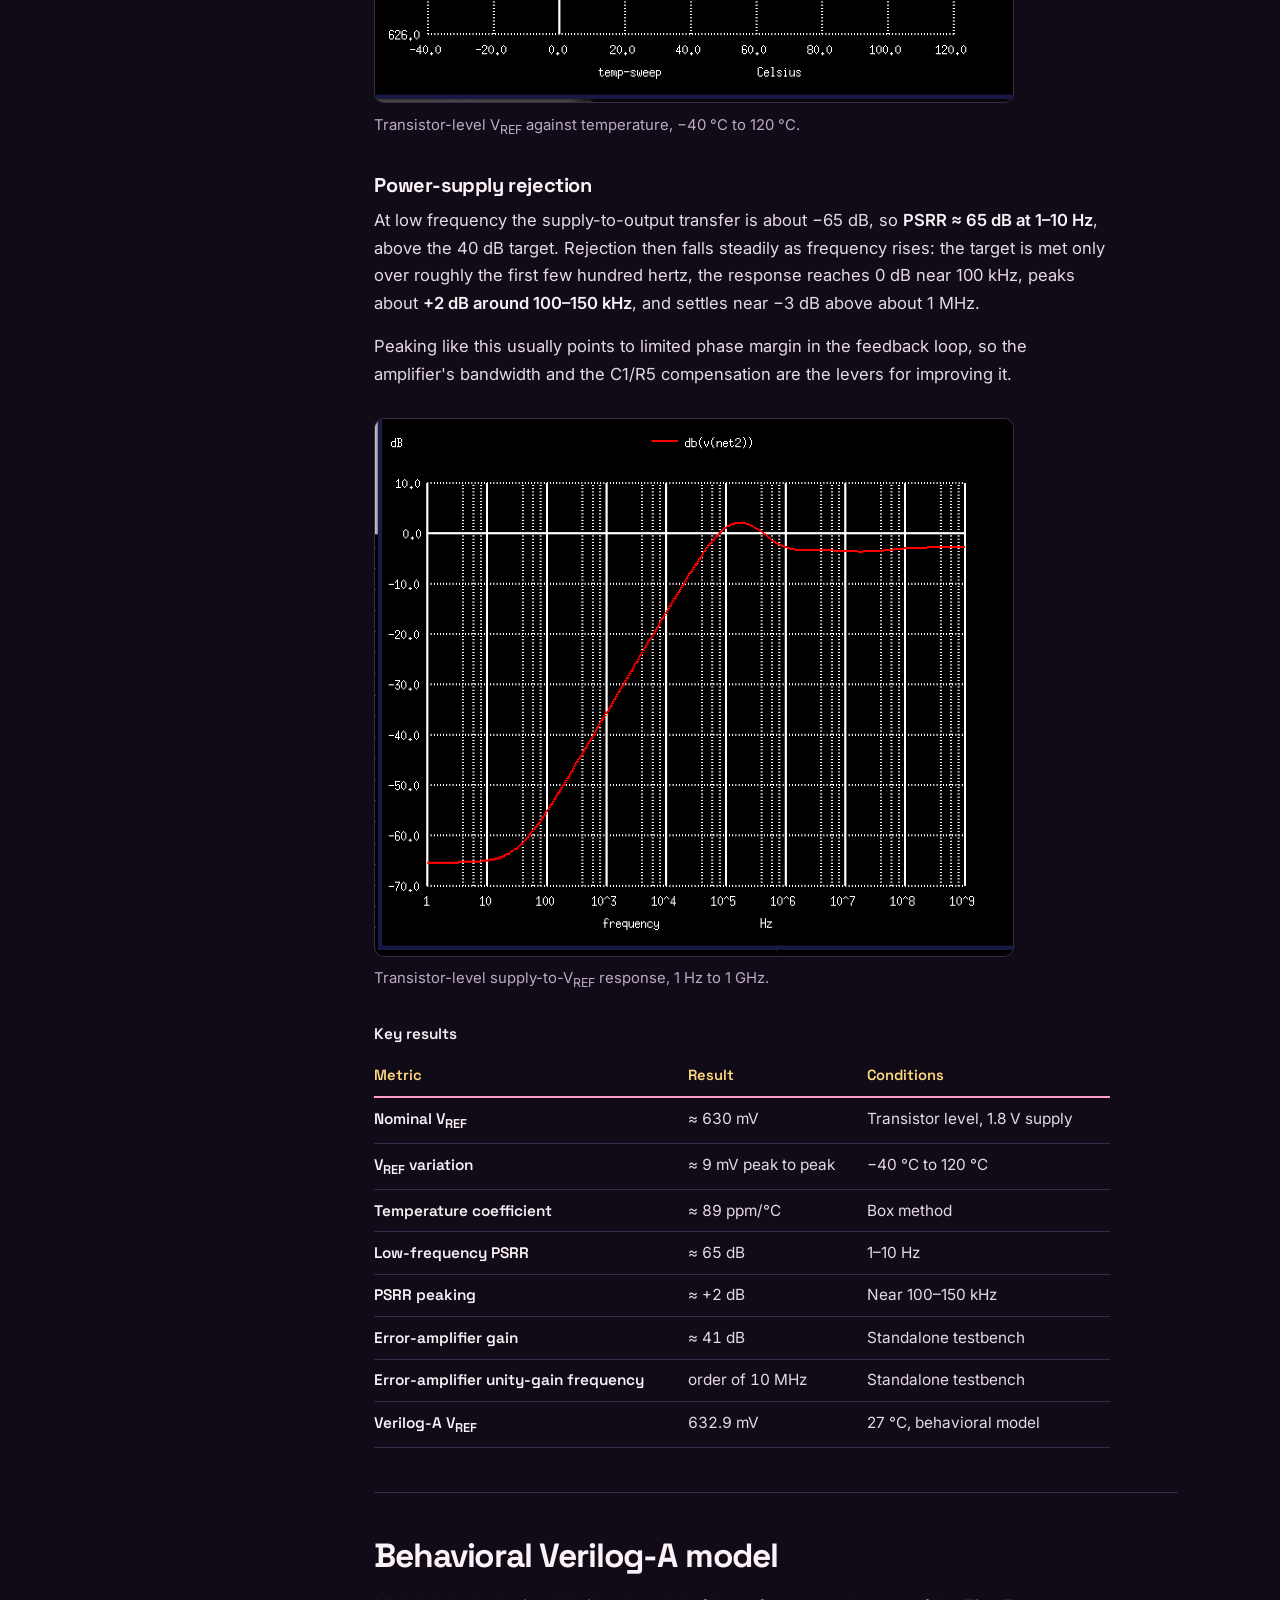
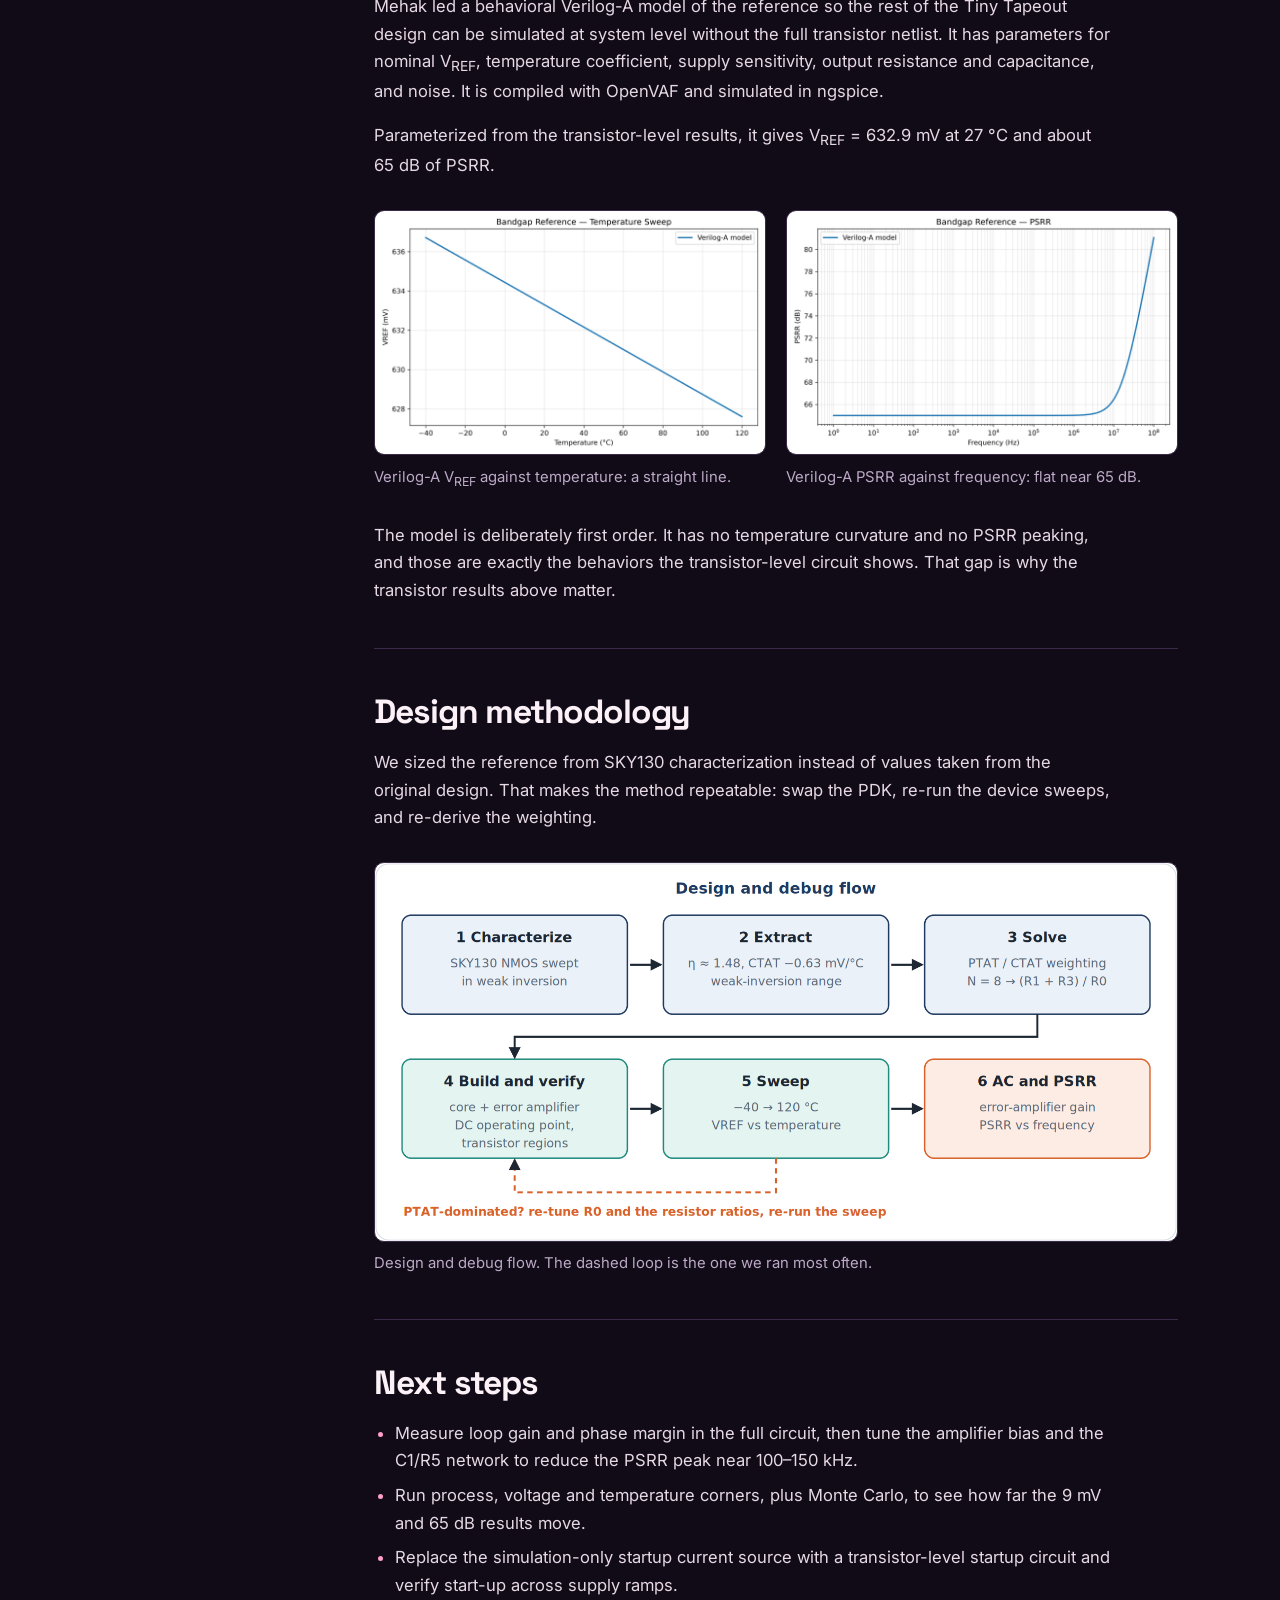
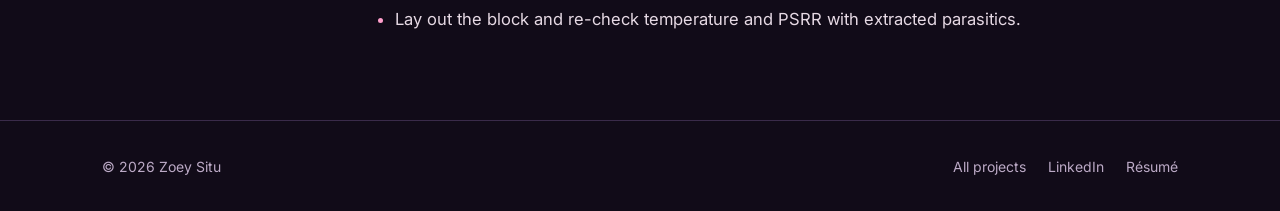
==== commit c4eab98d: "Add files via upload" ====
--- a/bandgap-reference.html
+++ b/bandgap-reference.html
@@ -33,6 +33,7 @@
 
   <!-- ===================== HERO ===================== -->
   <section class="hero" id="overview" aria-labelledby="title">
+    <div class="eyebrow"><span class="status-dot"></span>Analog IC Design · Active</div>
     <h1 id="title">MOSFET-Only Subthreshold Bandgap Voltage Reference</h1>
     <p class="lede">A temperature-stable voltage reference built without bipolar transistors, designed and simulated in SKY130 for a UWASIC Tiny Tapeout submission.</p>
 
--- a/styles.css
+++ b/styles.css
@@ -120,7 +120,7 @@
   font-size: 15px; font-weight: 600; text-decoration: none;
   transition: transform 0.2s ease, background 0.2s ease, border-color 0.2s ease;
 }
-
+.button:hover { transform: translateY(-2px); }
 .button-primary { border-color: var(--accent); background: var(--accent); color: var(--on-accent); }
 .button-primary:hover { background: var(--accent-light); }
 .button-secondary { background: var(--surface); color: var(--text); }
@@ -154,18 +154,18 @@
 /* ==========================================================================
    HOME PAGE  (<body class="home">)
    ========================================================================== */
-.home header { display: flex; align-items: center; padding: 110px 0 40px; }
+.home header { min-height: 610px; display: flex; align-items: center; padding: 100px 0 80px; }
 .home .hero-content { max-width: 870px; }
-.home header h1 { max-width: 800px; margin: 0 0 18px; font-size: clamp(44px, 7vw, 64px); line-height: 1.05; }
-.home header p { max-width: 620px; margin: 0; color: var(--muted); font-size: clamp(17px, 2.2vw, 20px); line-height: 1.65; }
+.home header h1 { max-width: 800px; margin: 0 0 22px; font-size: clamp(48px, 8vw, 76px); line-height: 1.04; }
+.home header p { max-width: 740px; margin: 0; color: var(--muted); font-size: clamp(18px, 2.5vw, 22px); line-height: 1.7; }
 .hero-actions { display: flex; flex-wrap: wrap; gap: 14px; margin-top: 36px; }
 
-.home section { padding: 70px 0; scroll-margin-top: 74px; }
+.home section { padding: 90px 0; scroll-margin-top: 74px; }
 .section-label { margin-bottom: 8px; color: var(--accent-2); font-size: 13px; font-weight: 600; letter-spacing: 0.12em; text-transform: uppercase; }
-.home section h2 { margin: 0 0 24px; font-size: clamp(30px, 4.5vw, 38px); line-height: 1.15; }
+.home section h2 { margin: 0 0 28px; font-size: clamp(32px, 5vw, 44px); line-height: 1.15; }
 
 .about-grid { display: grid; grid-template-columns: minmax(0, 1.5fr) minmax(260px, 1fr); gap: 70px; align-items: start; }
-.about-text { max-width: 700px; margin: 0; color: var(--text-soft); font-size: 17px; }
+.about-text { max-width: 700px; margin: 0; color: var(--muted); font-size: 18px; }
 .skills { display: flex; flex-wrap: wrap; gap: 10px; }
 .skill { padding: 7px 12px; border: 1px solid var(--border); border-radius: 7px; background: var(--surface); color: var(--text-soft); font-size: 13px; font-weight: 500; }
 
@@ -175,13 +175,19 @@
 .projects { display: grid; grid-template-columns: repeat(3, minmax(0, 1fr)); gap: 22px; }
 
 .card {
-  position: relative; min-height: 280px; display: flex; flex-direction: column; padding: 28px;
+  position: relative; min-height: 330px; display: flex; flex-direction: column; padding: 30px;
   border: 1px solid var(--border); border-radius: 15px; overflow: hidden;
   background: linear-gradient(145deg, rgba(255, 255, 255, 0.03), transparent), var(--surface);
   transition: transform 0.25s ease, border-color 0.25s ease, background 0.25s ease;
 }
-.card:hover { border-color: var(--accent); background-color: var(--surface-hover); }
-.project-number { margin-bottom: 14px; color: var(--accent-2); font-size: 14px; font-weight: 500; }
+.card::before {
+  content: ""; position: absolute; inset: 0 0 auto 0; height: 3px;
+  background: linear-gradient(90deg, var(--accent), var(--accent-2));
+  opacity: 0; transition: opacity 0.25s ease;
+}
+.card:hover { transform: translateY(-6px); border-color: var(--accent-border); background-color: var(--surface-hover); }
+.card:hover::before { opacity: 1; }
+.project-number { margin-bottom: 30px; color: var(--accent-2); font-family: "Space Grotesk", sans-serif; font-size: 14px; font-weight: 600; }
 .card h3 { margin: 0 0 16px; font-size: 23px; line-height: 1.3; }
 .card p { margin: 0 0 26px; color: var(--muted); font-size: 15px; }
 .card a { margin-top: auto; color: var(--accent); font-size: 15px; font-weight: 600; text-decoration: none; }
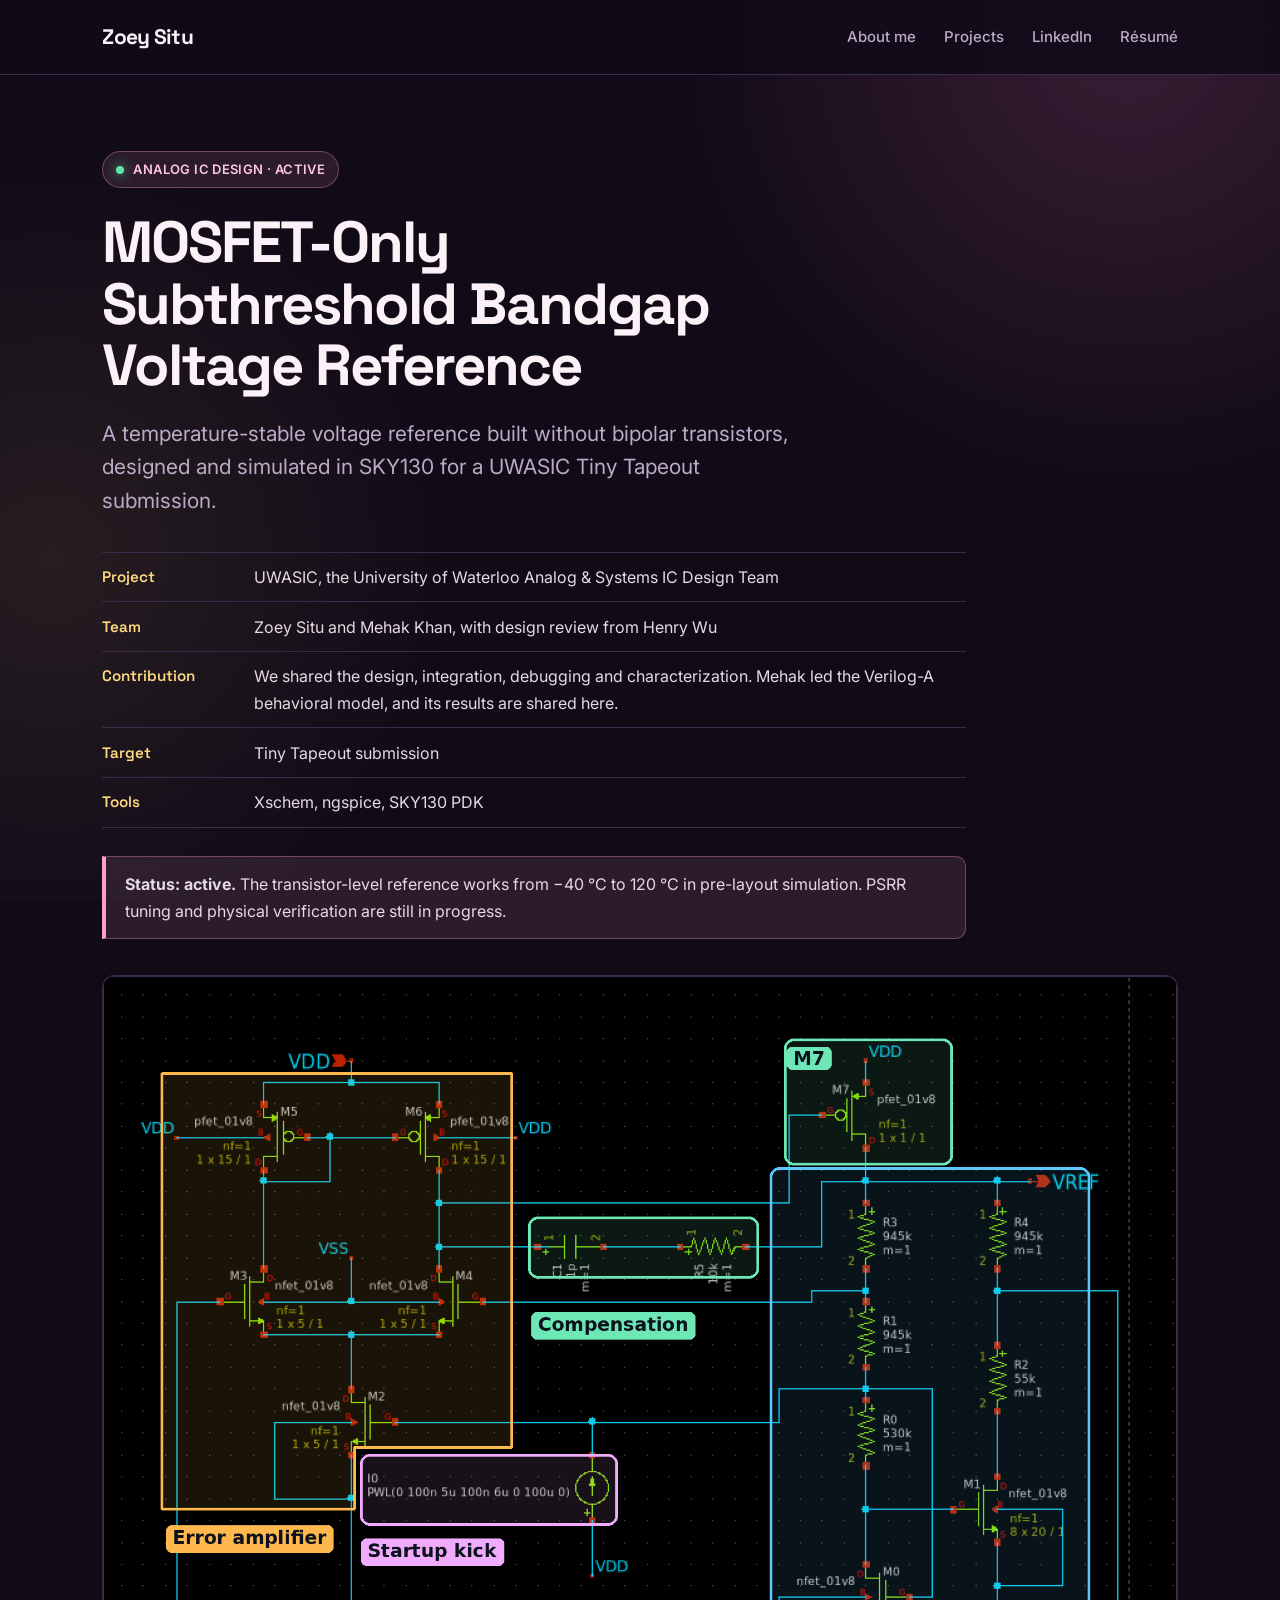
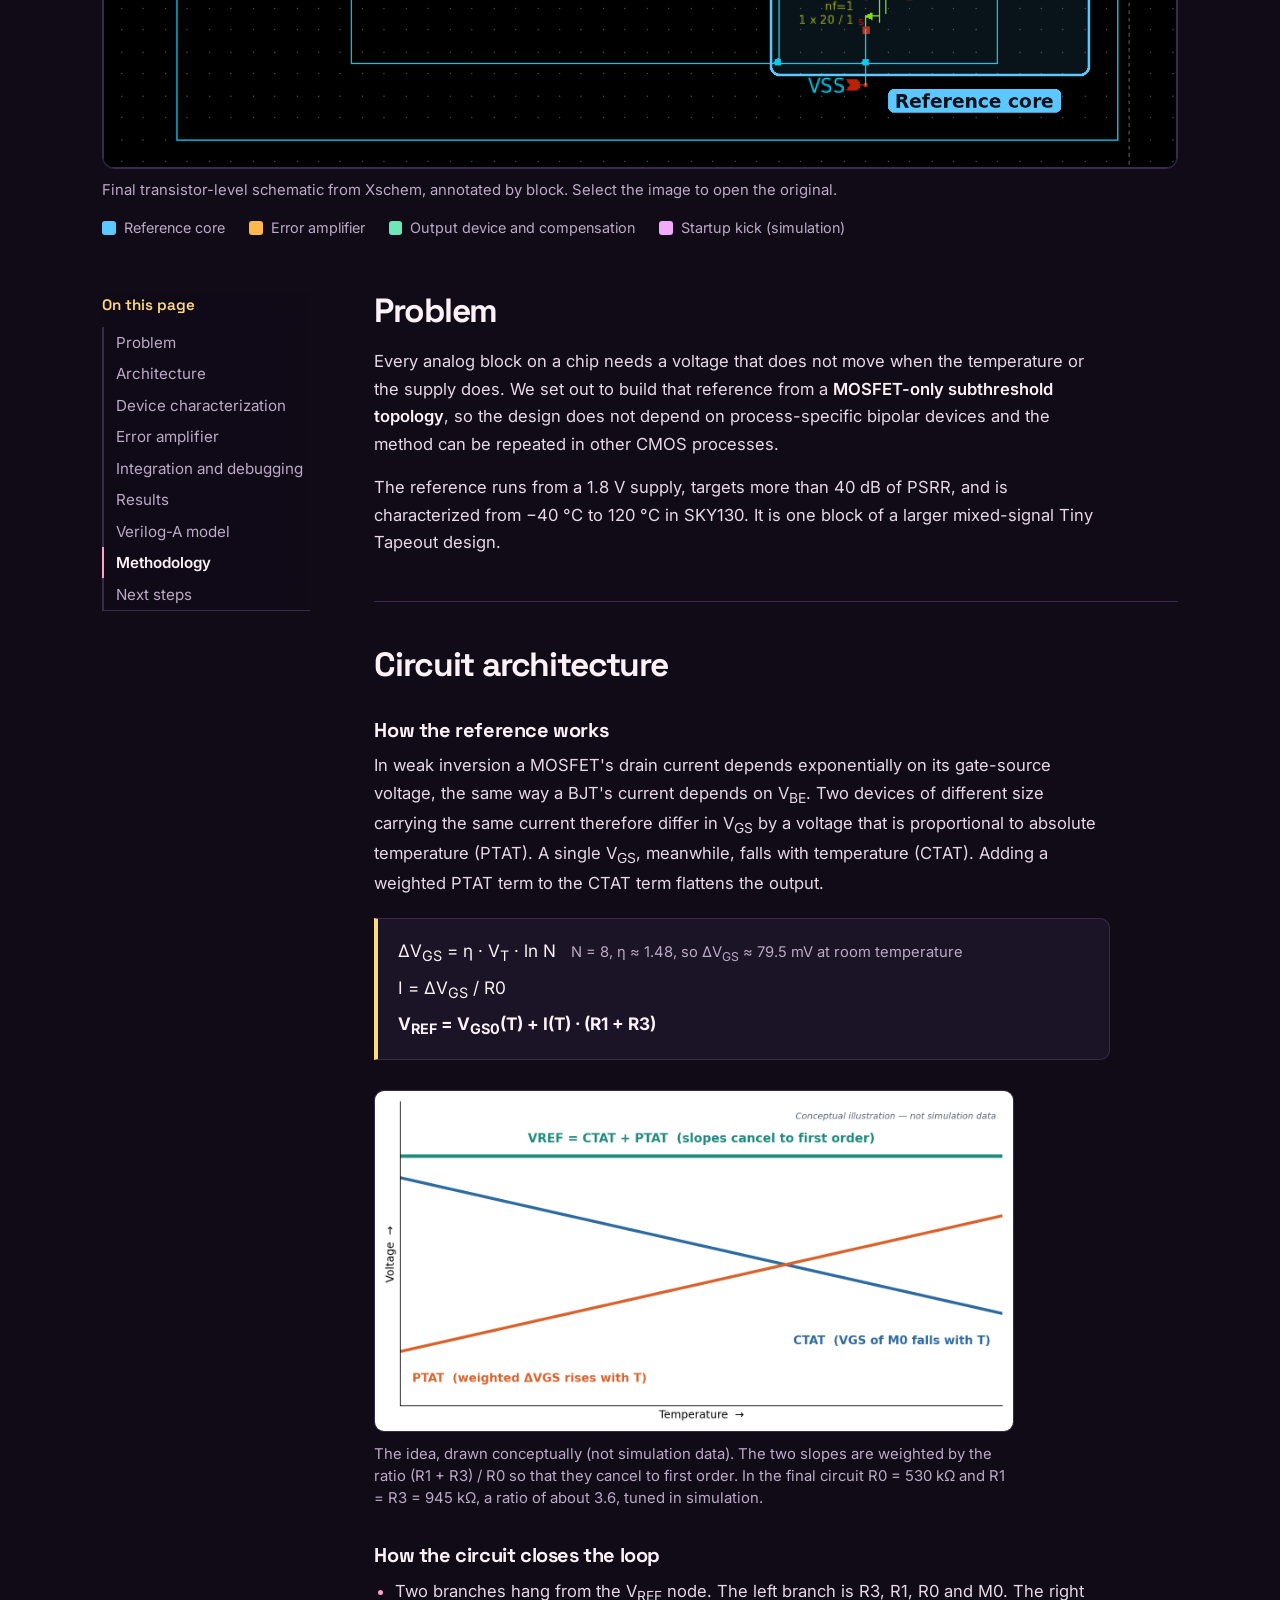
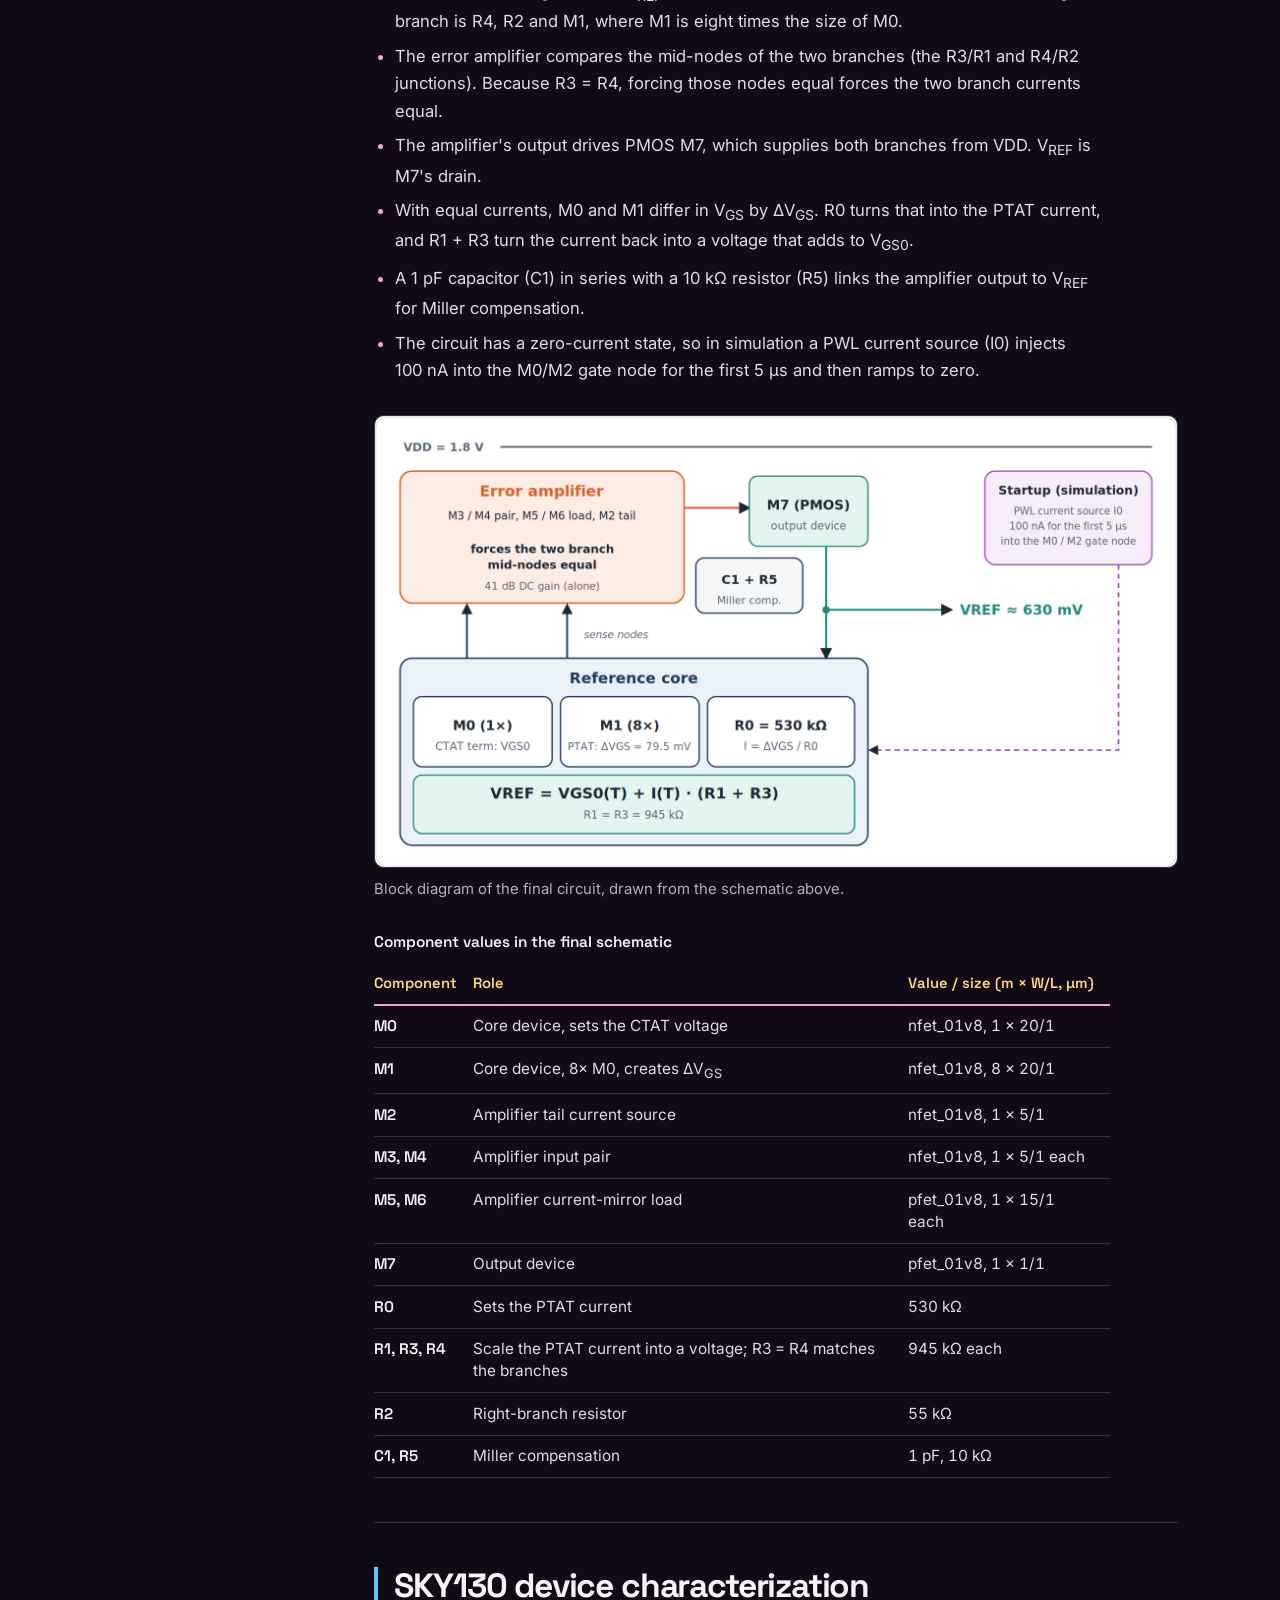
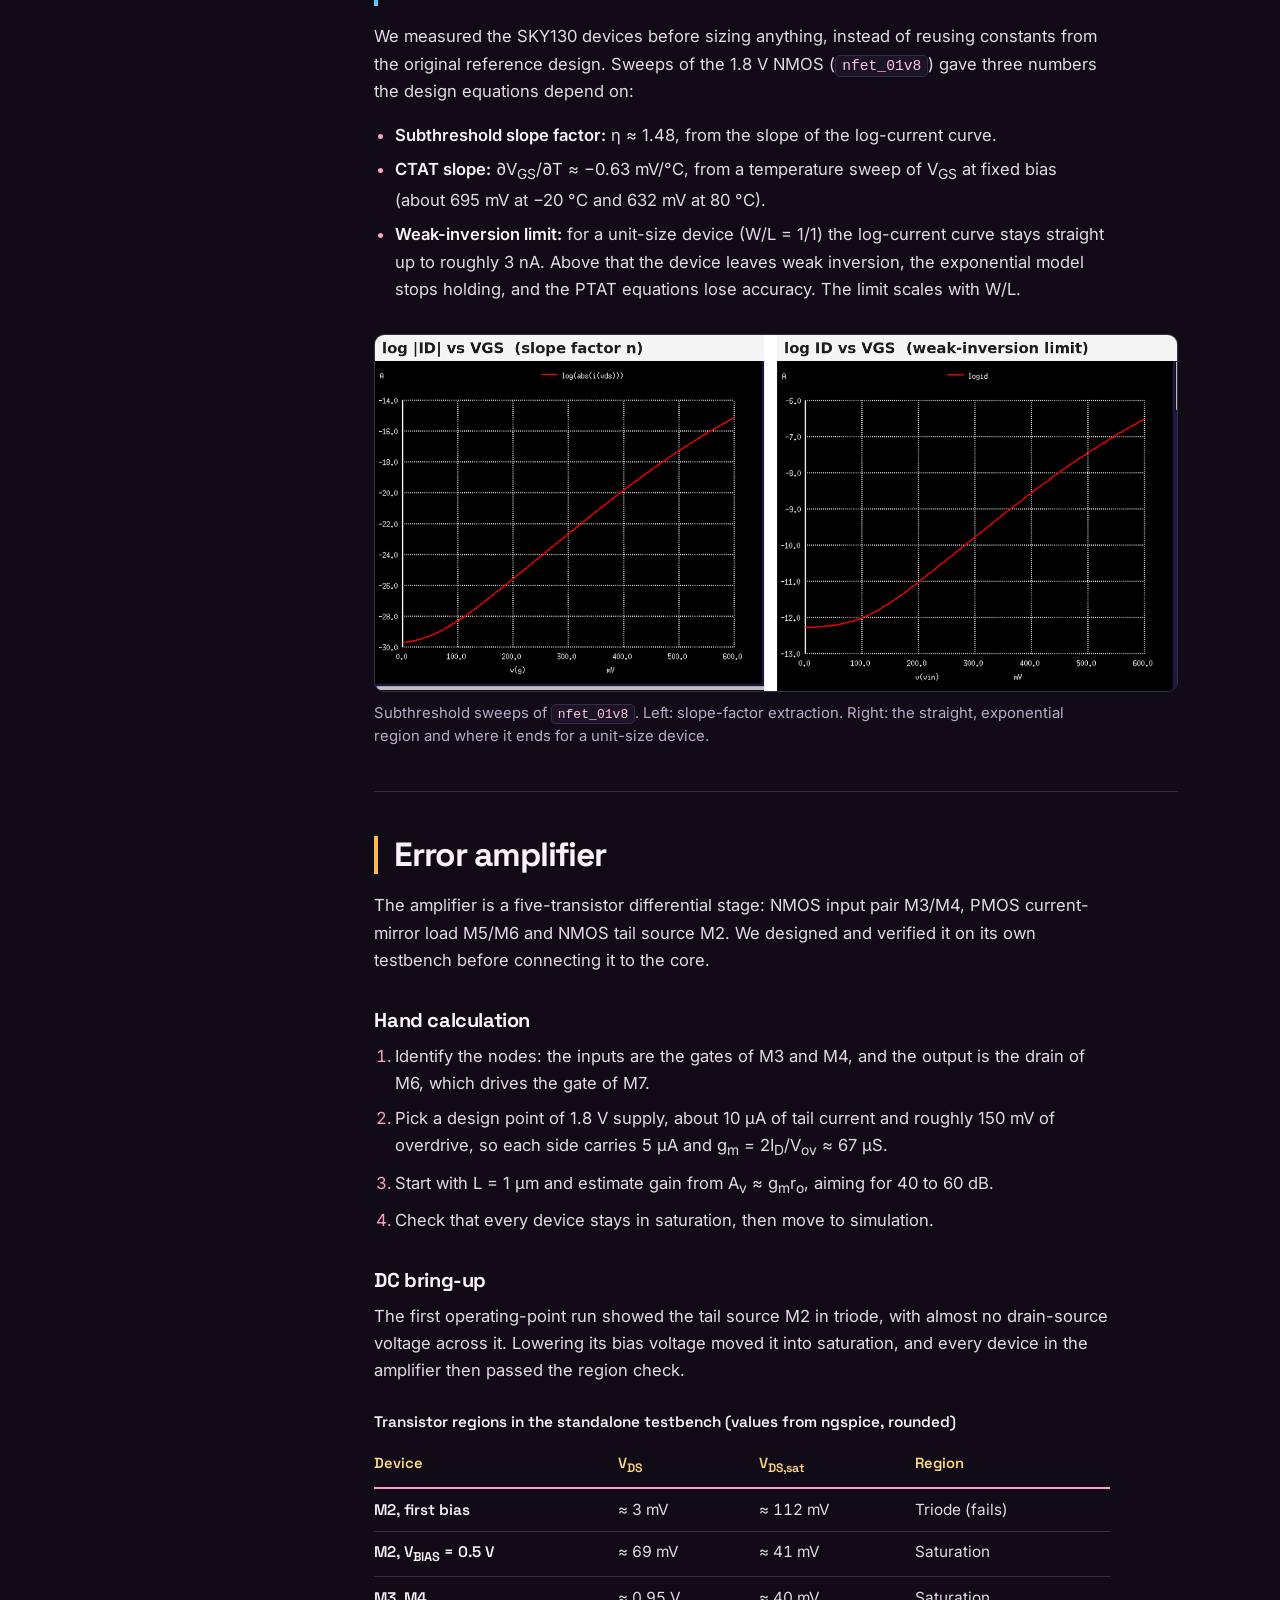
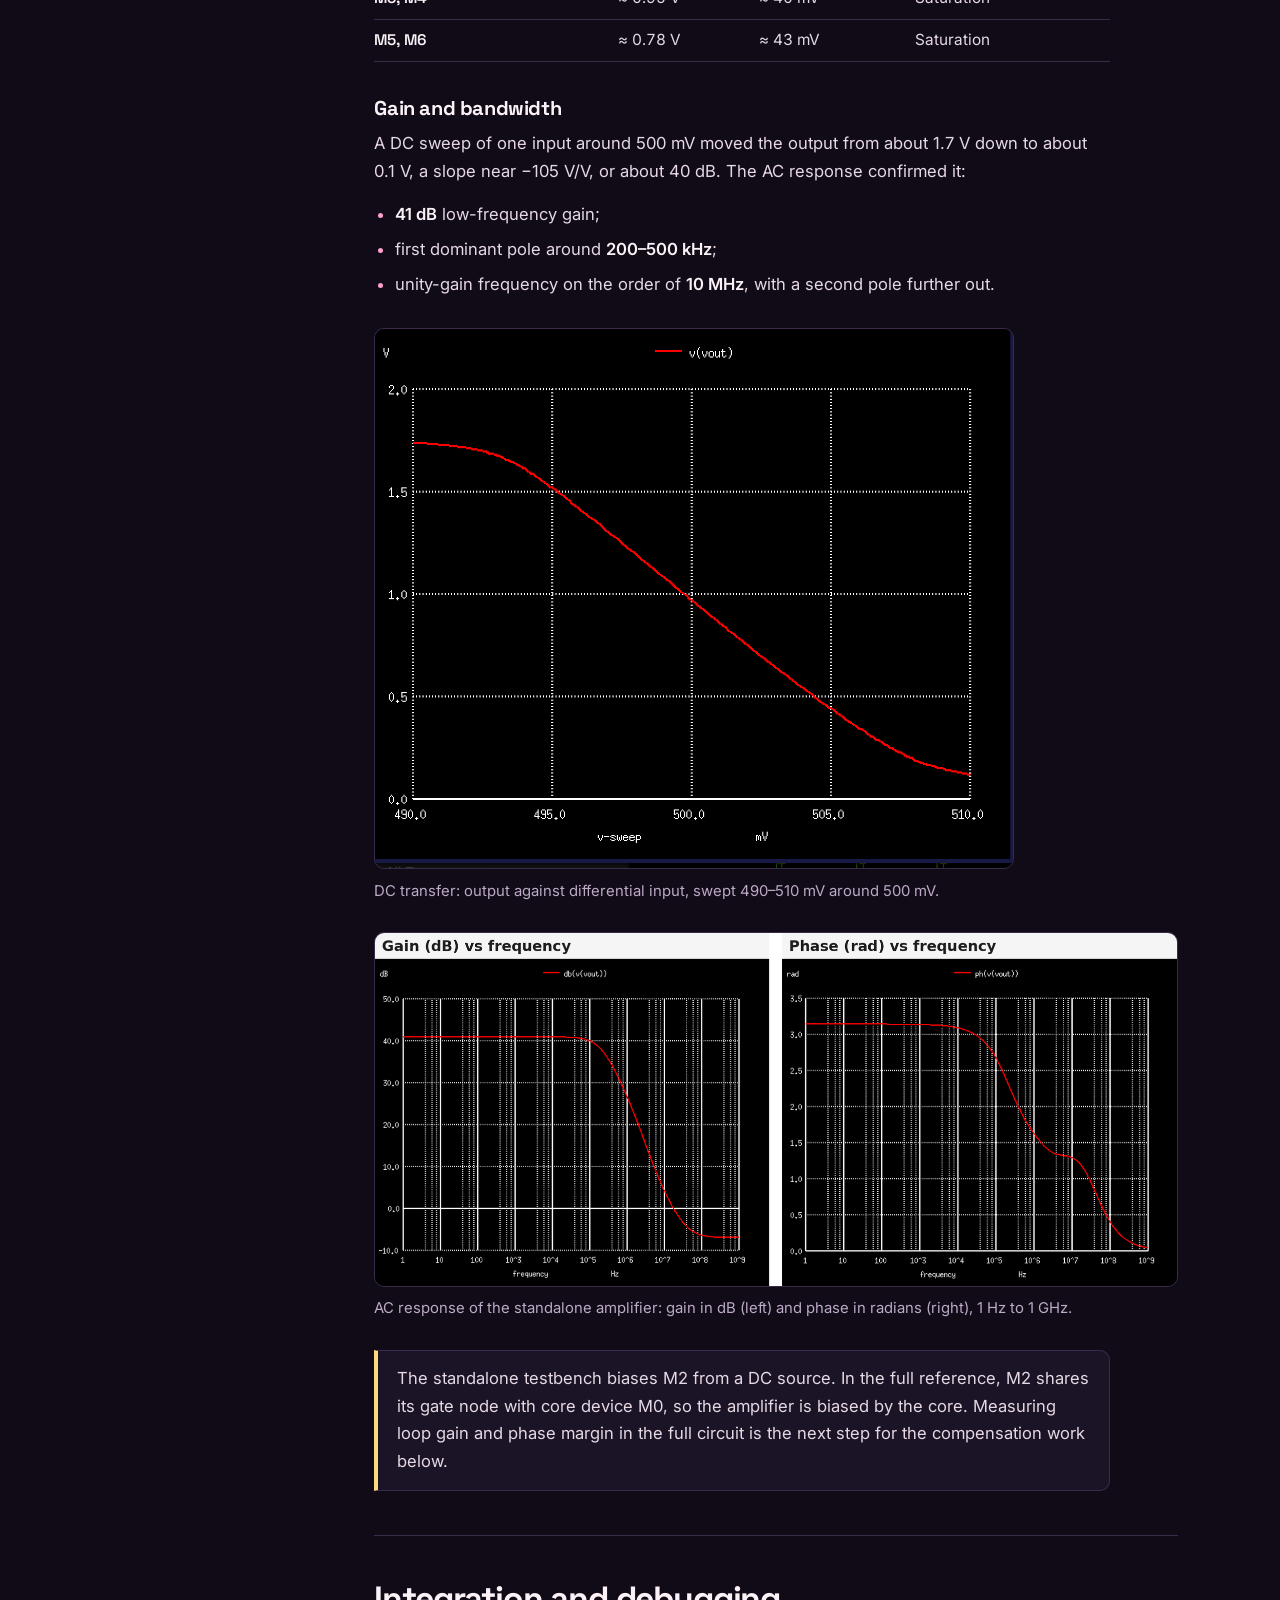
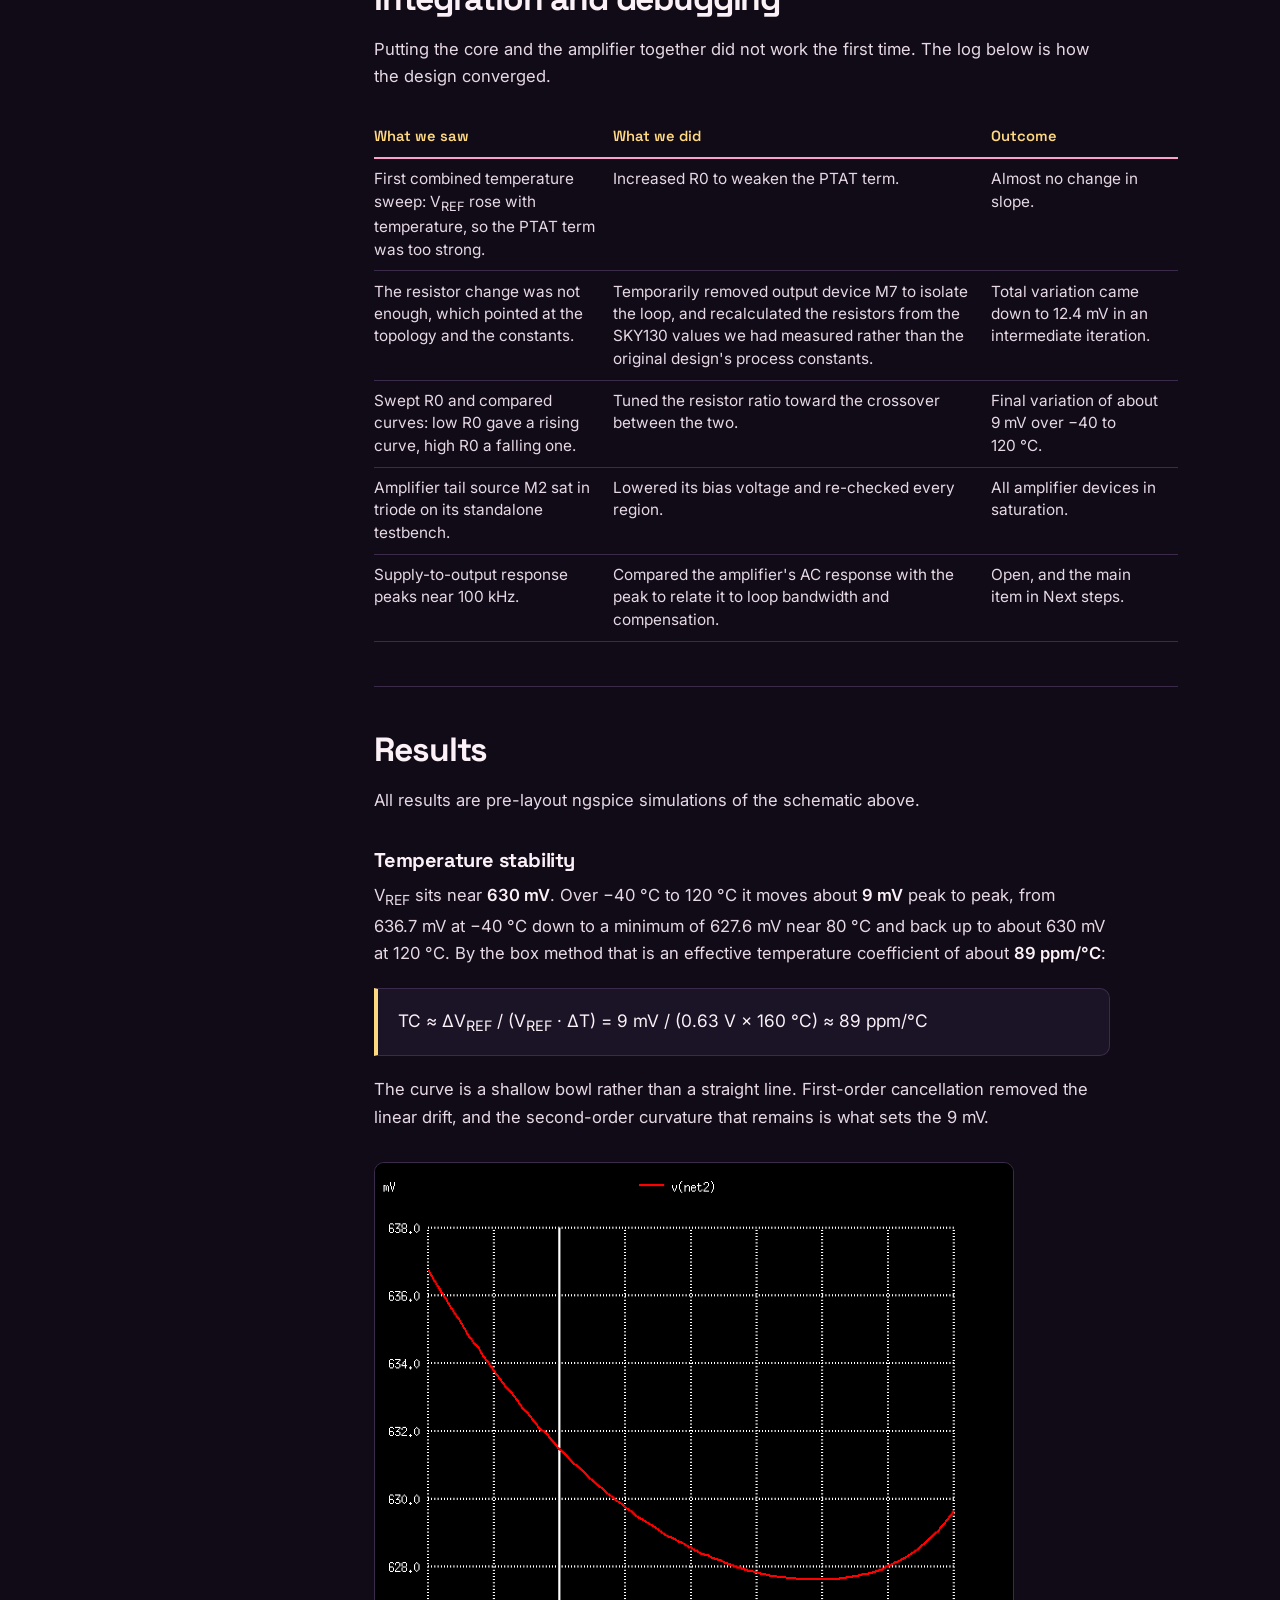
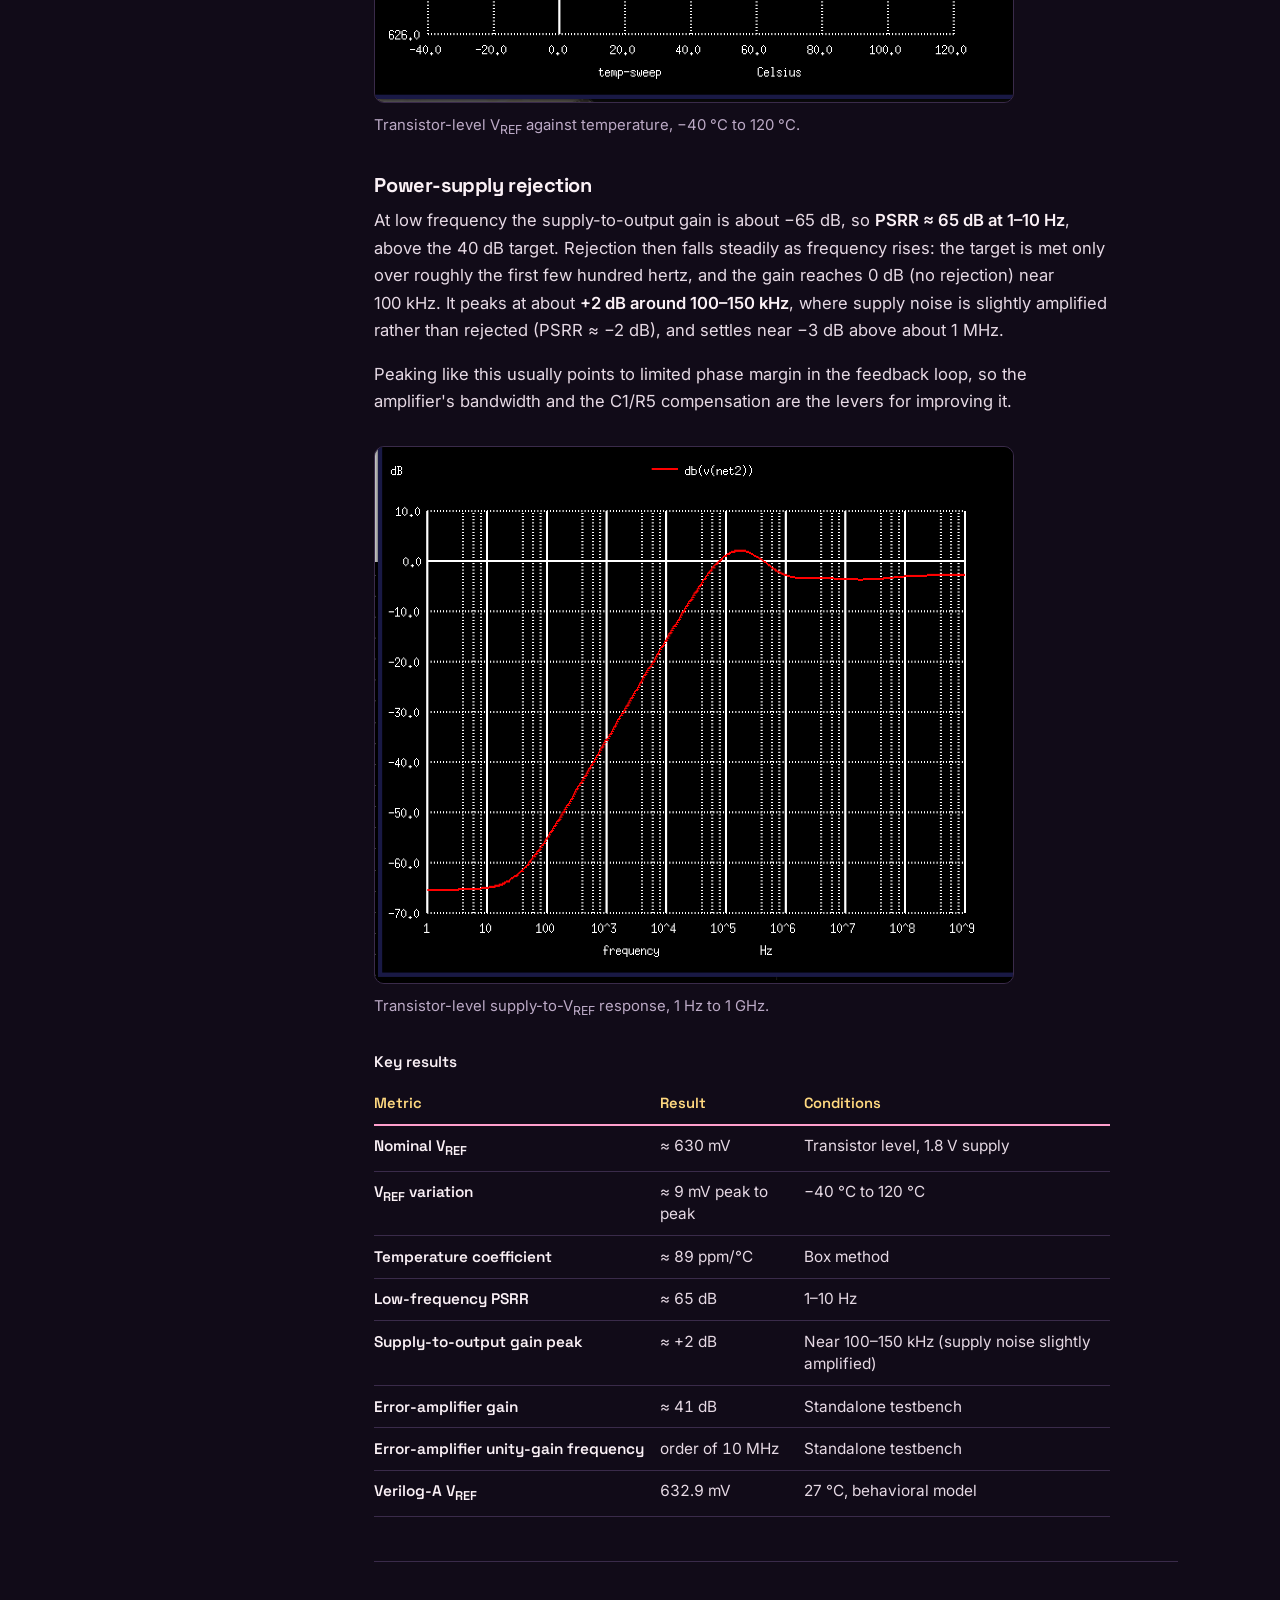
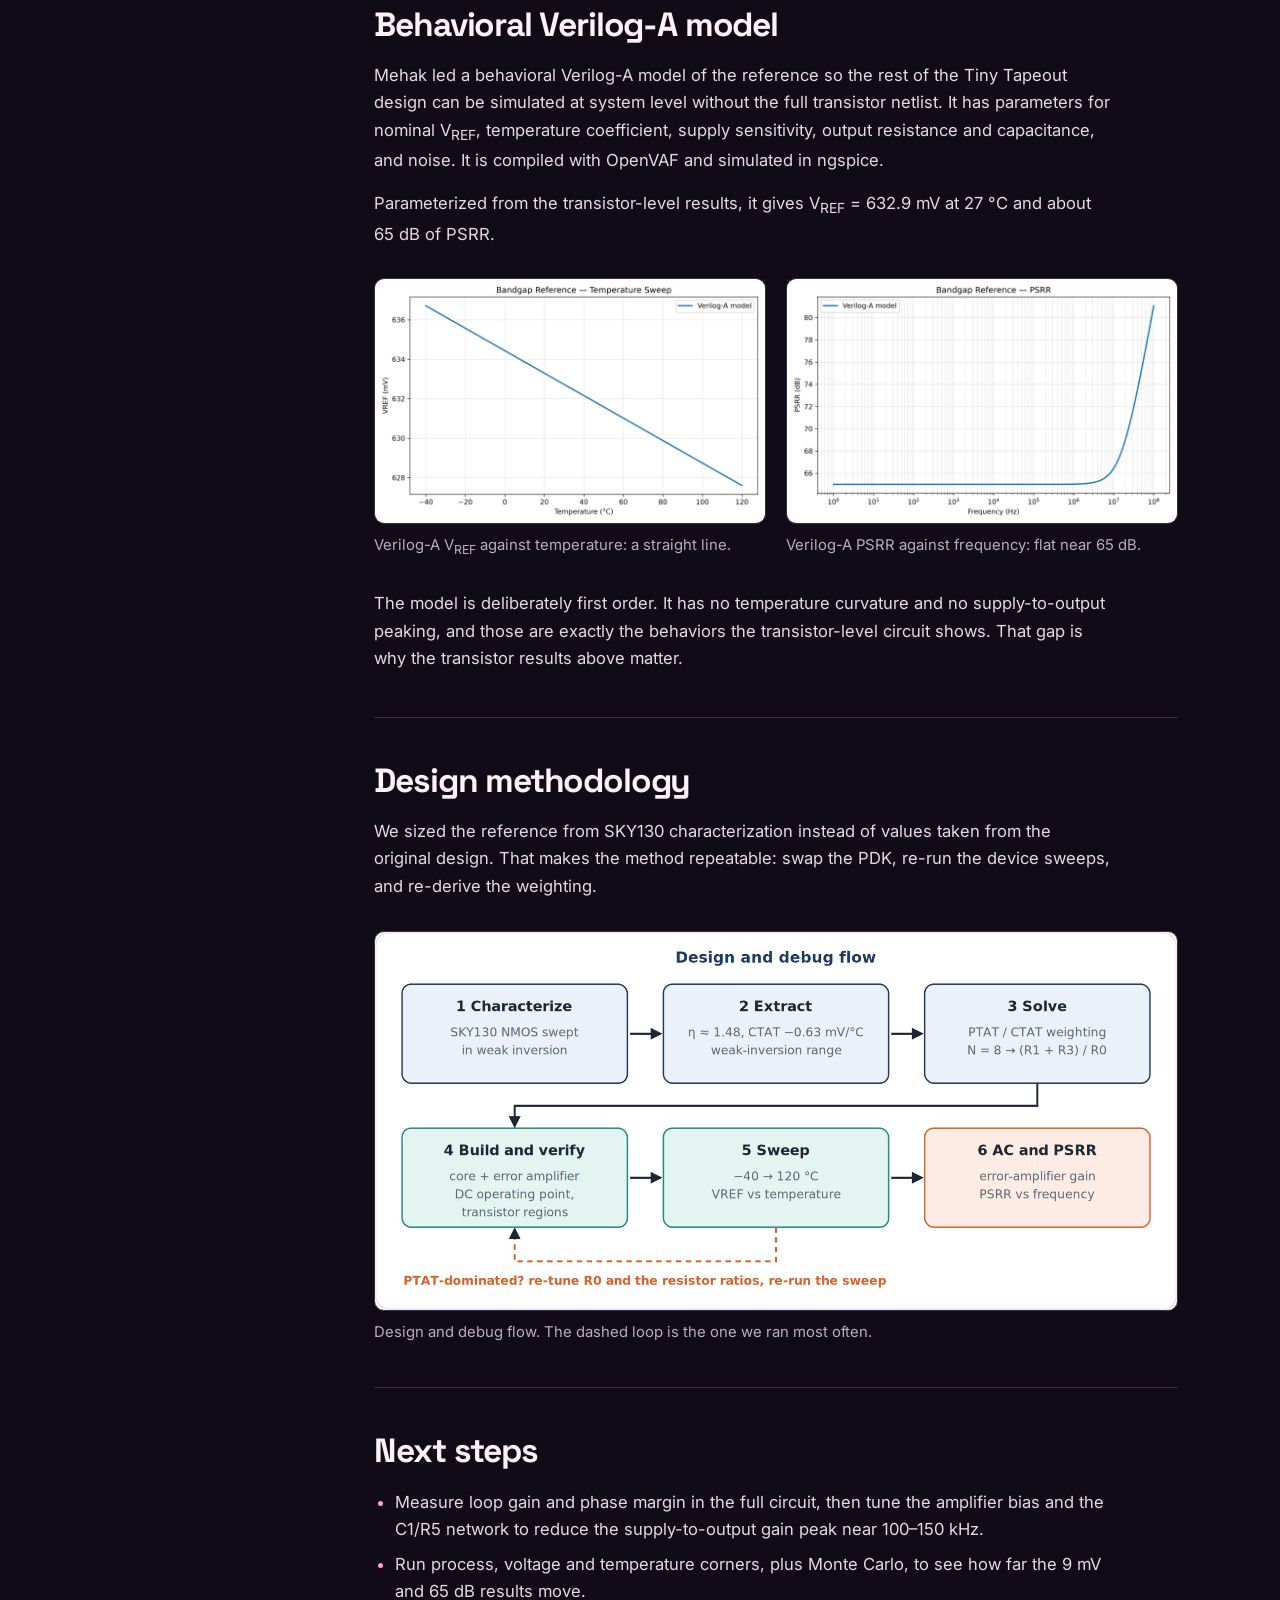
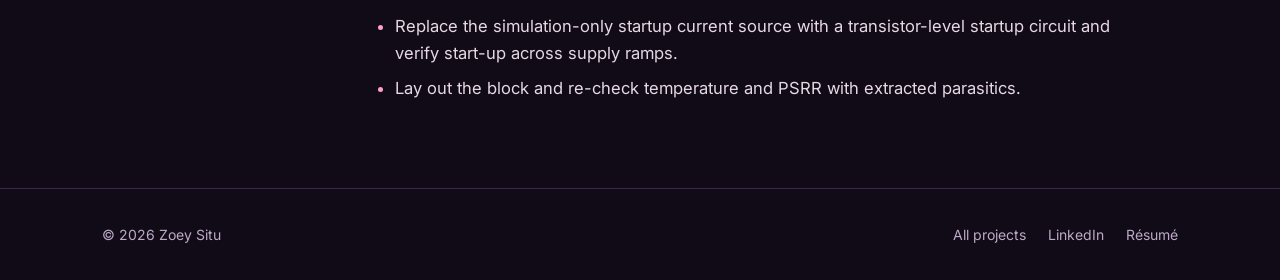
==== commit 621e09d6: "Add files via upload" ====
--- a/bandgap-reference.html
+++ b/bandgap-reference.html
@@ -254,7 +254,7 @@
         </figure>
 
         <h3>Power-supply rejection</h3>
-        <p>At low frequency the supply-to-output transfer is about −65&nbsp;dB, so <strong>PSRR ≈ 65&nbsp;dB at 1–10&nbsp;Hz</strong>, above the 40&nbsp;dB target. Rejection then falls steadily as frequency rises: the target is met only over roughly the first few hundred hertz, the response reaches 0&nbsp;dB near 100&nbsp;kHz, peaks about <strong>+2&nbsp;dB around 100–150&nbsp;kHz</strong>, and settles near −3&nbsp;dB above about 1&nbsp;MHz.</p>
+        <p>At low frequency the supply-to-output gain is about −65&nbsp;dB, so <strong>PSRR ≈ 65&nbsp;dB at 1–10&nbsp;Hz</strong>, above the 40&nbsp;dB target. Rejection then falls steadily as frequency rises: the target is met only over roughly the first few hundred hertz, and the gain reaches 0&nbsp;dB (no rejection) near 100&nbsp;kHz. It peaks at about <strong>+2&nbsp;dB around 100–150&nbsp;kHz</strong>, where supply noise is slightly amplified rather than rejected (PSRR ≈ −2&nbsp;dB), and settles near −3&nbsp;dB above about 1&nbsp;MHz.</p>
         <p>Peaking like this usually points to limited phase margin in the feedback loop, so the amplifier's bandwidth and the C1/R5 compensation are the levers for improving it.</p>
         <figure class="dark narrow">
           <img src="images/bandgap-psrr-transistor-level.png" width="1218" height="1024" alt="ngspice plot of supply-to-VREF gain in dB against frequency: about −65&nbsp;dB at 1 to 10 hertz, rising to a peak of about +2&nbsp;dB near 100 to 150 kilohertz and settling near −3&nbsp;dB above 1 megahertz.">
@@ -270,7 +270,7 @@
               <tr><th scope="row">V<sub>REF</sub> variation</th><td class="num">≈ 9&nbsp;mV peak to peak</td><td>−40&nbsp;°C to 120&nbsp;°C</td></tr>
               <tr><th scope="row">Temperature coefficient</th><td class="num">≈ 89&nbsp;ppm/°C</td><td>Box method</td></tr>
               <tr><th scope="row">Low-frequency PSRR</th><td class="num">≈ 65&nbsp;dB</td><td>1–10&nbsp;Hz</td></tr>
-              <tr><th scope="row">PSRR peaking</th><td class="num">≈ +2&nbsp;dB</td><td>Near 100–150&nbsp;kHz</td></tr>
+              <tr><th scope="row">Supply-to-output gain peak</th><td class="num">≈ +2&nbsp;dB</td><td>Near 100–150&nbsp;kHz (supply noise slightly amplified)</td></tr>
               <tr><th scope="row">Error-amplifier gain</th><td class="num">≈ 41&nbsp;dB</td><td>Standalone testbench</td></tr>
               <tr><th scope="row">Error-amplifier unity-gain frequency</th><td class="num">order of 10&nbsp;MHz</td><td>Standalone testbench</td></tr>
               <tr><th scope="row">Verilog-A V<sub>REF</sub></th><td class="num">632.9&nbsp;mV</td><td>27&nbsp;°C, behavioral model</td></tr>
@@ -294,7 +294,7 @@
             <figcaption>Verilog-A PSRR against frequency: flat near 65&nbsp;dB.</figcaption>
           </figure>
         </div>
-        <p>The model is deliberately first order. It has no temperature curvature and no PSRR peaking, and those are exactly the behaviors the transistor-level circuit shows. That gap is why the transistor results above matter.</p>
+        <p>The model is deliberately first order. It has no temperature curvature and no supply-to-output peaking, and those are exactly the behaviors the transistor-level circuit shows. That gap is why the transistor results above matter.</p>
       </section>
 
       <!-- ===================== METHODOLOGY ===================== -->
@@ -311,7 +311,7 @@
       <section id="next" aria-labelledby="h-next">
         <h2 id="h-next">Next steps</h2>
         <ul>
-          <li>Measure loop gain and phase margin in the full circuit, then tune the amplifier bias and the C1/R5 network to reduce the PSRR peak near 100–150&nbsp;kHz.</li>
+          <li>Measure loop gain and phase margin in the full circuit, then tune the amplifier bias and the C1/R5 network to reduce the supply-to-output gain peak near 100–150&nbsp;kHz.</li>
           <li>Run process, voltage and temperature corners, plus Monte Carlo, to see how far the 9&nbsp;mV and 65&nbsp;dB results move.</li>
           <li>Replace the simulation-only startup current source with a transistor-level startup circuit and verify start-up across supply ramps.</li>
           <li>Lay out the block and re-check temperature and PSRR with extracted parasitics.</li>
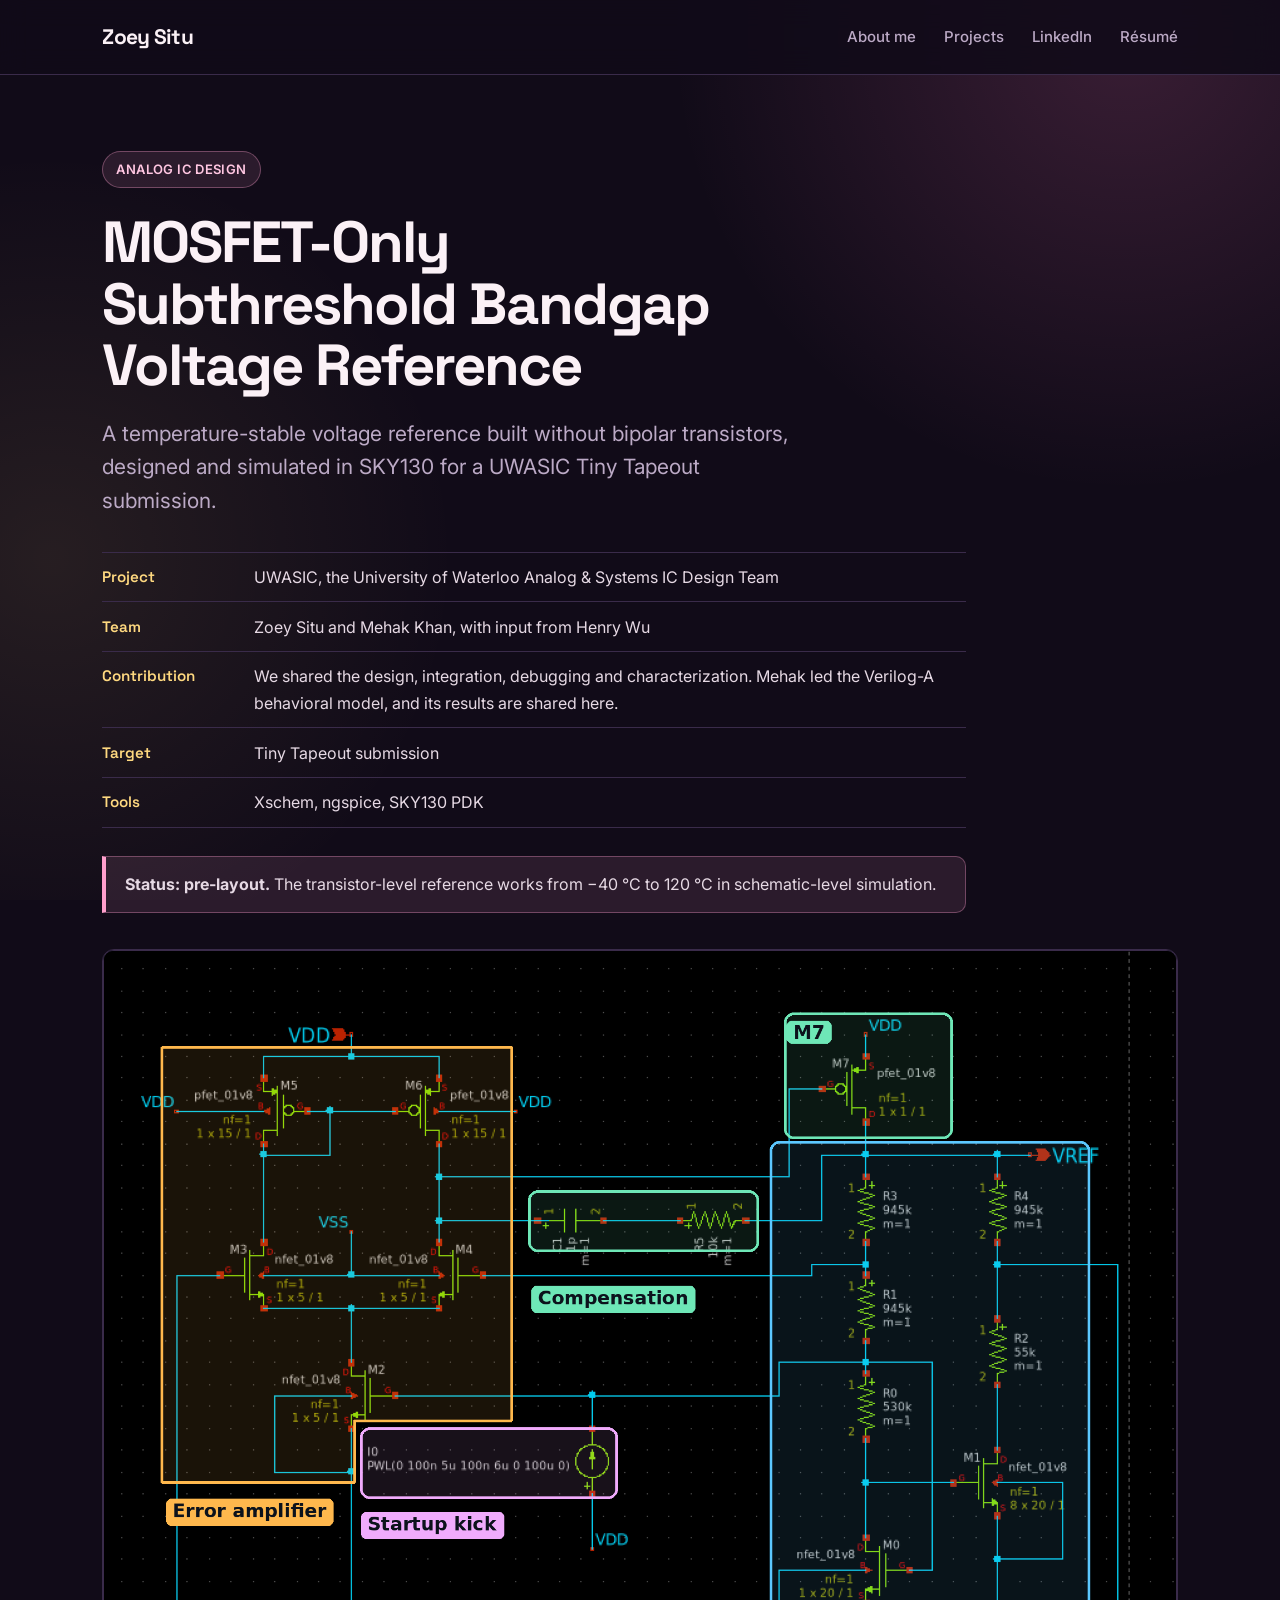
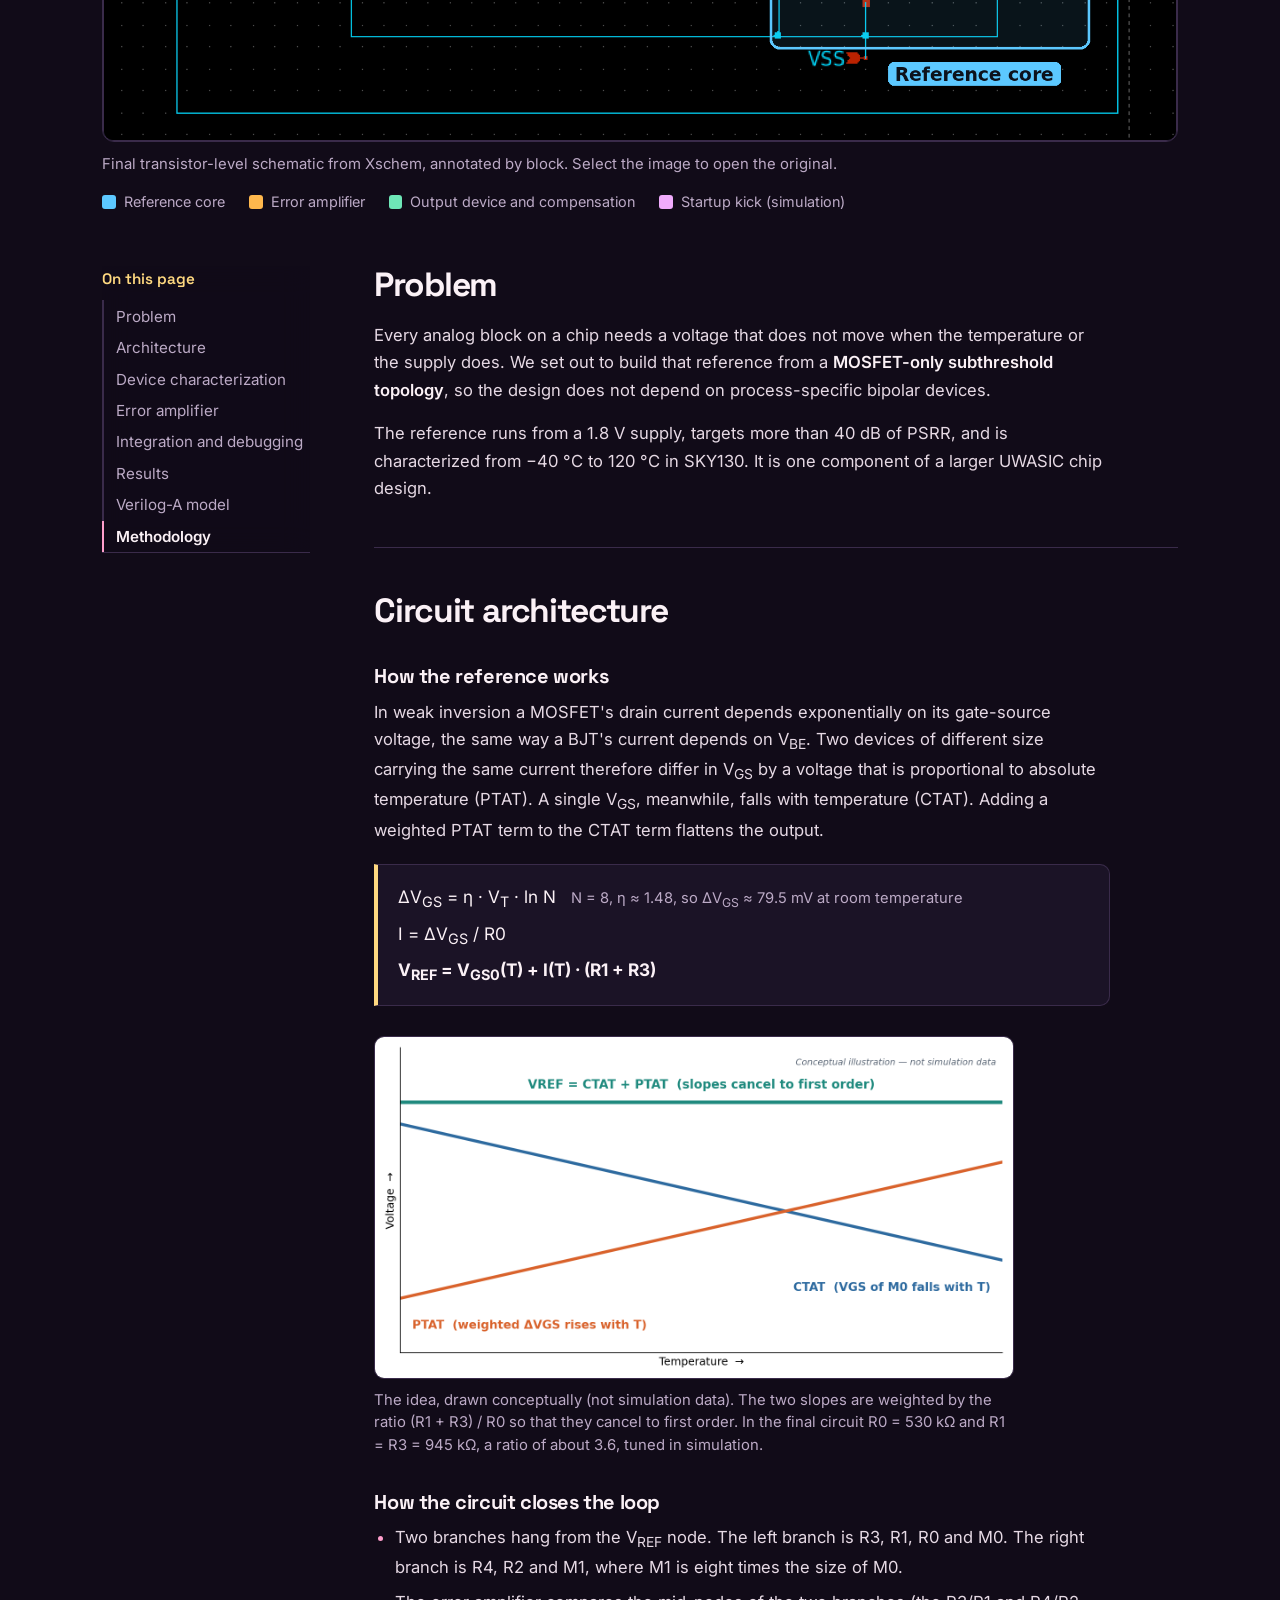
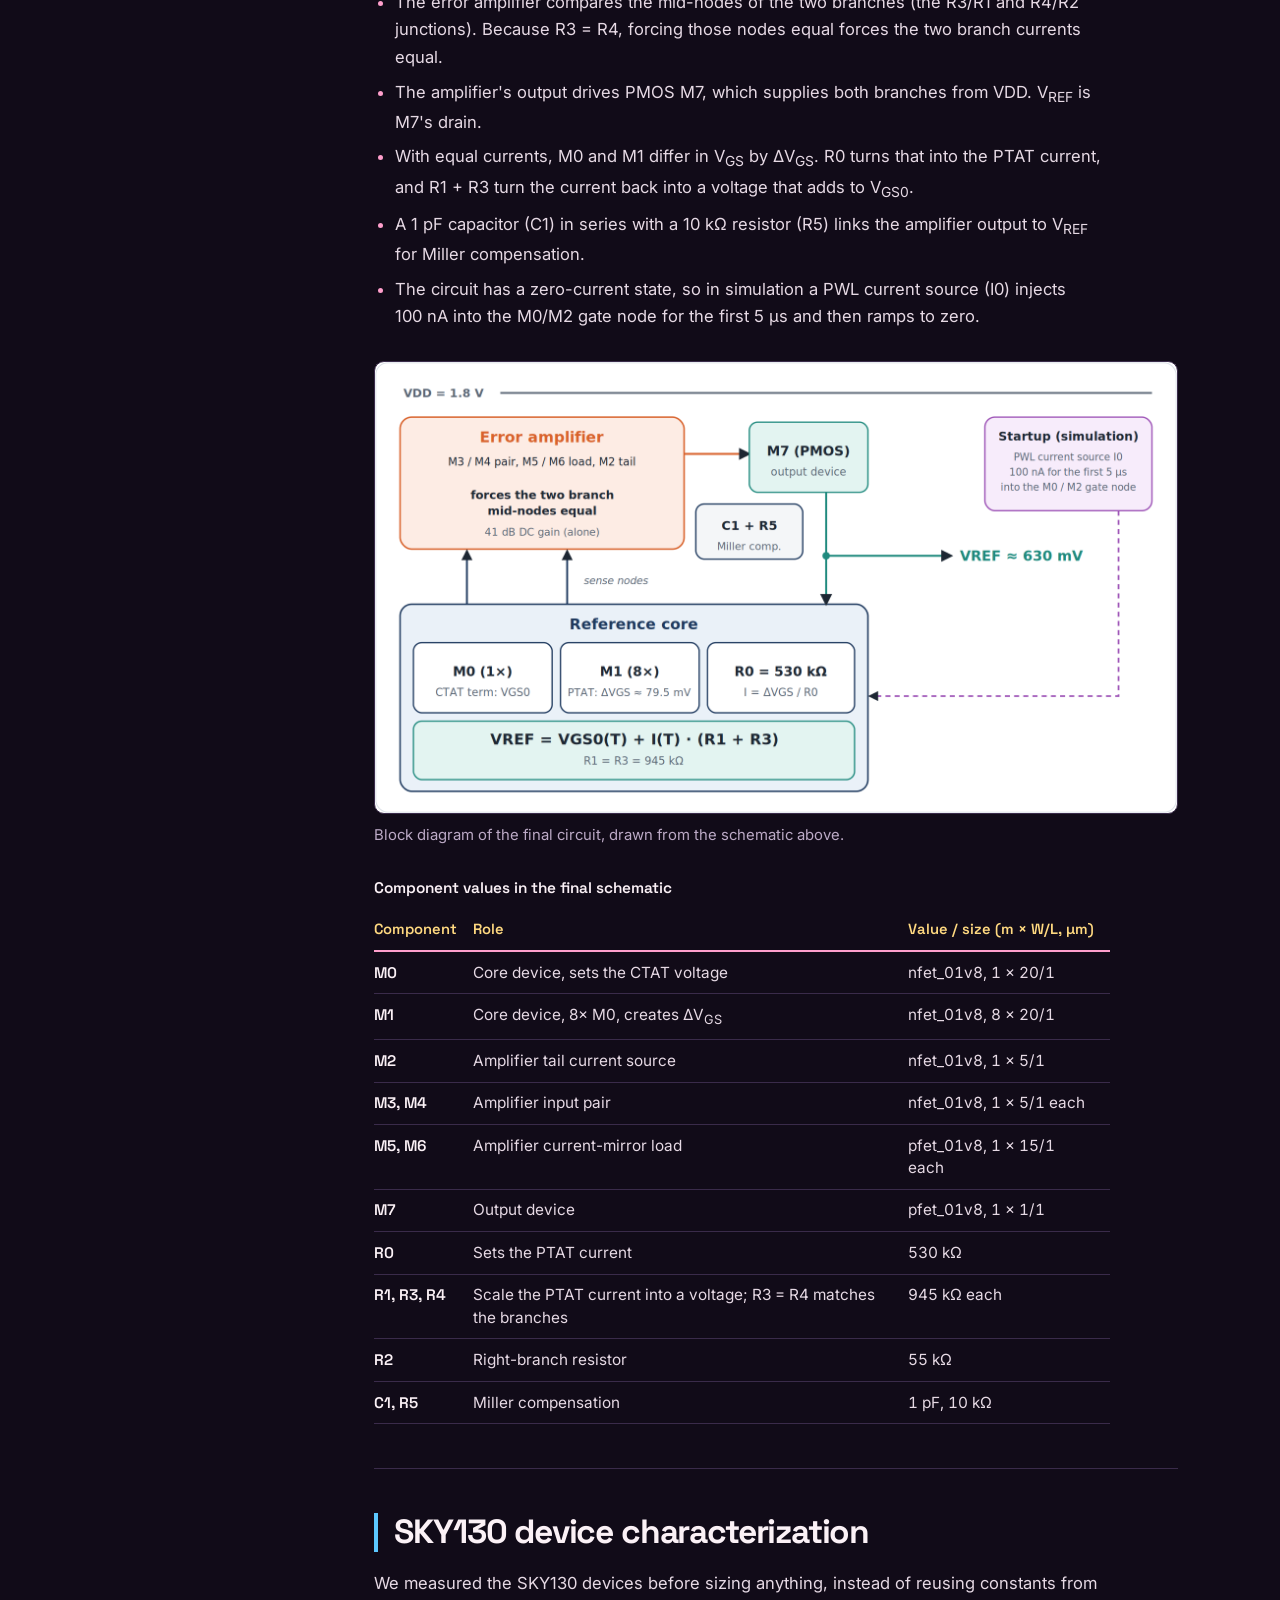
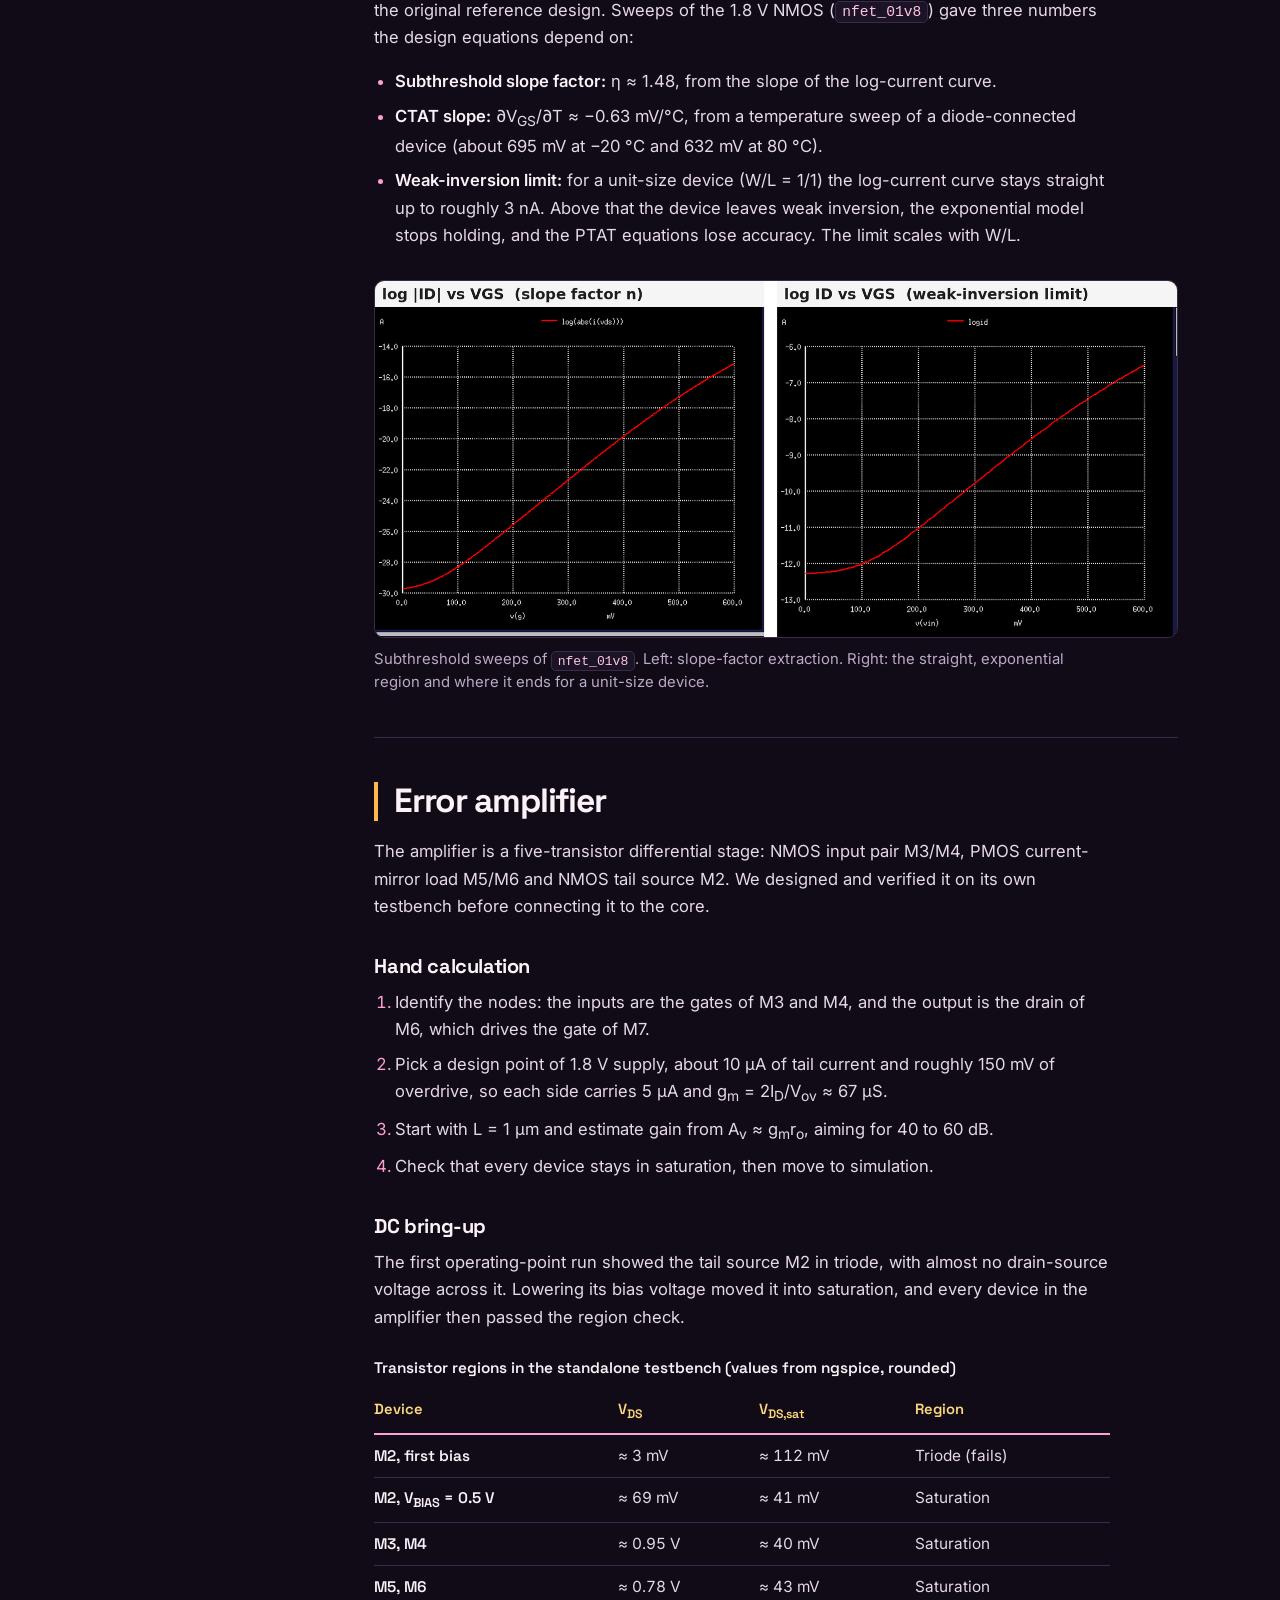
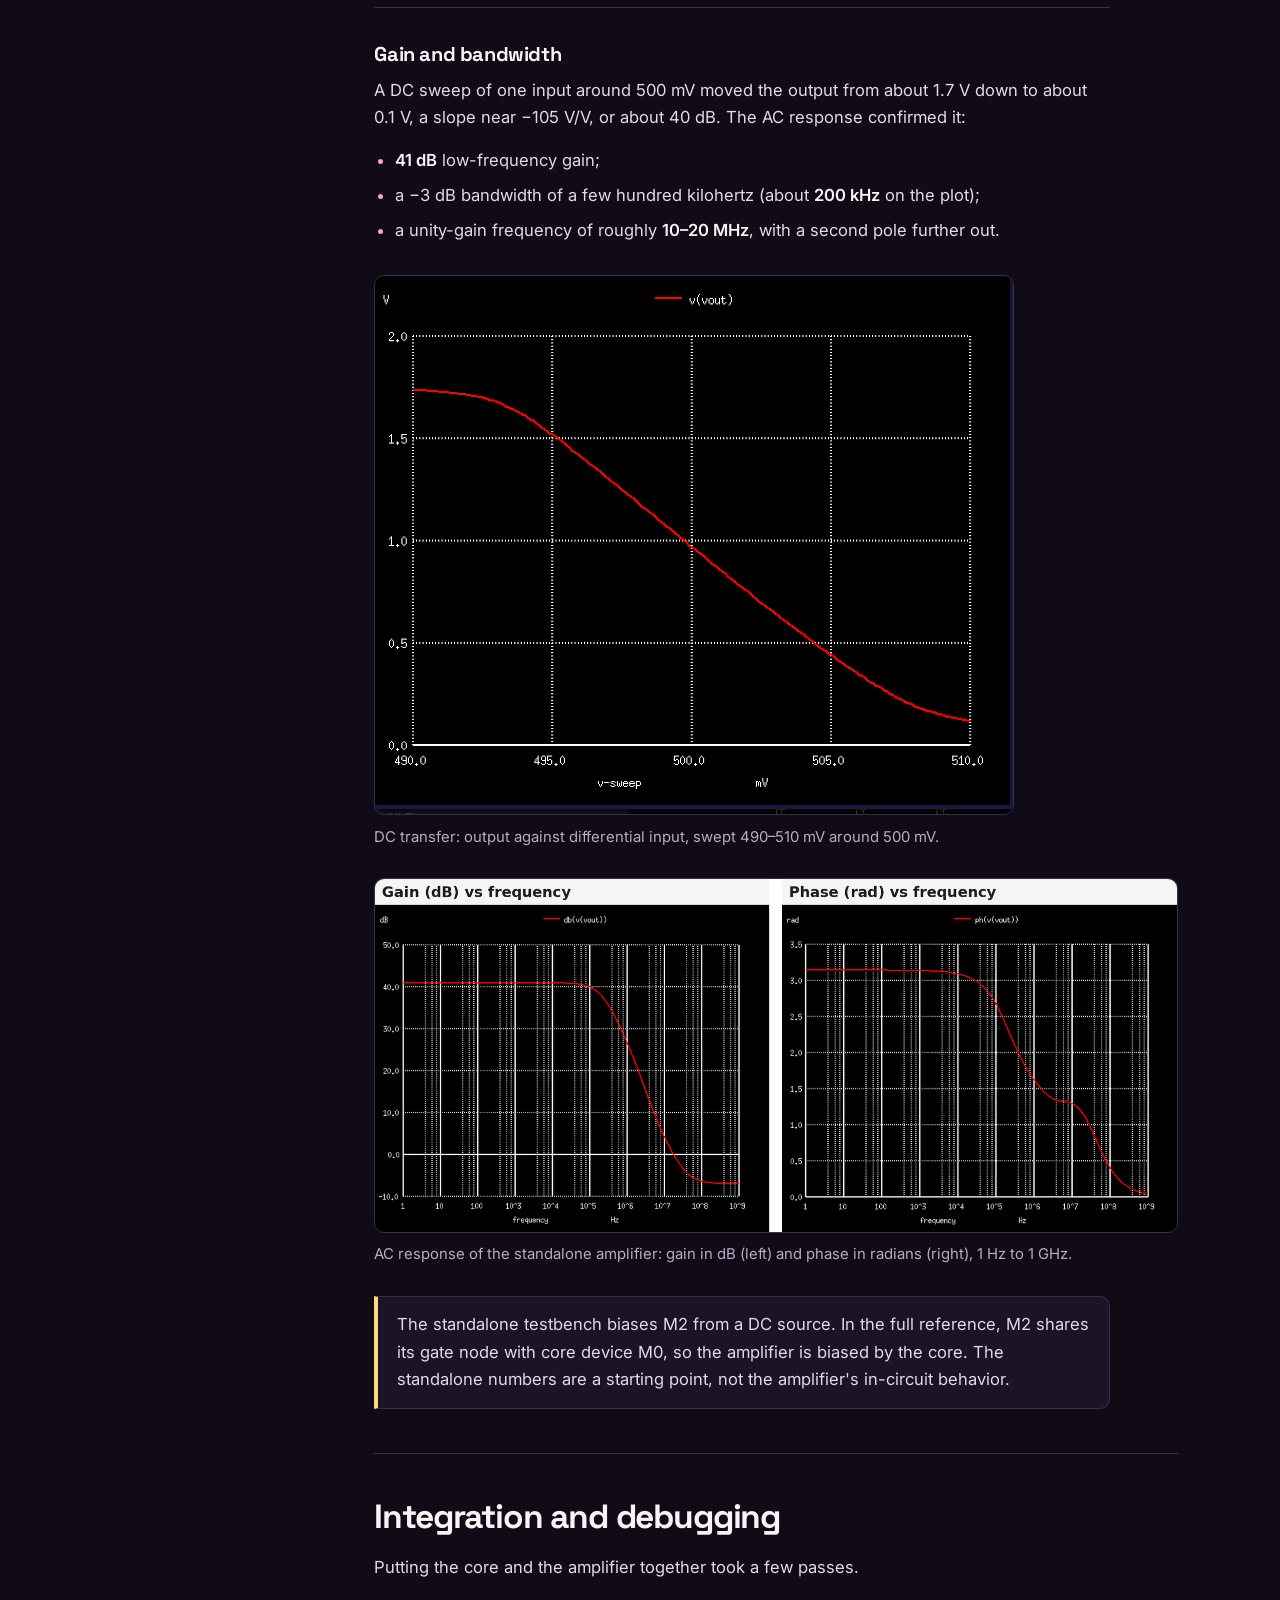
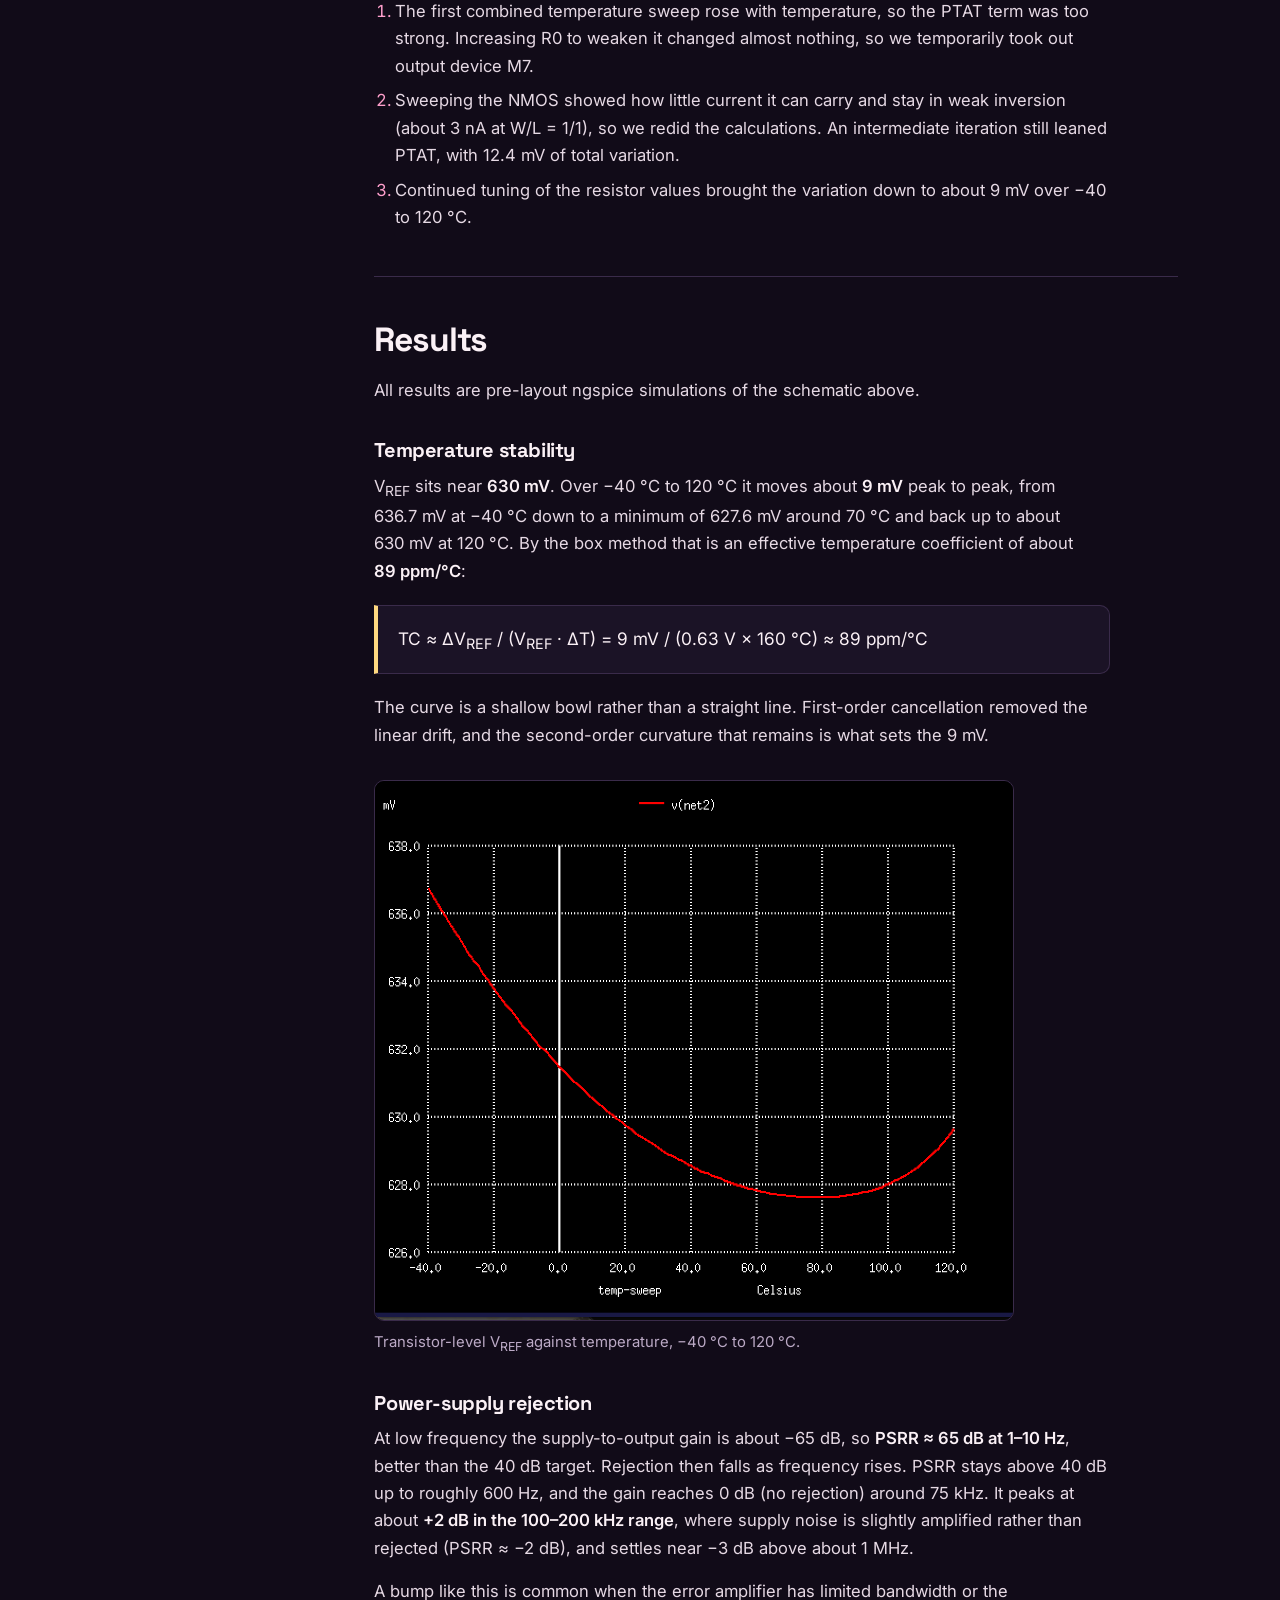
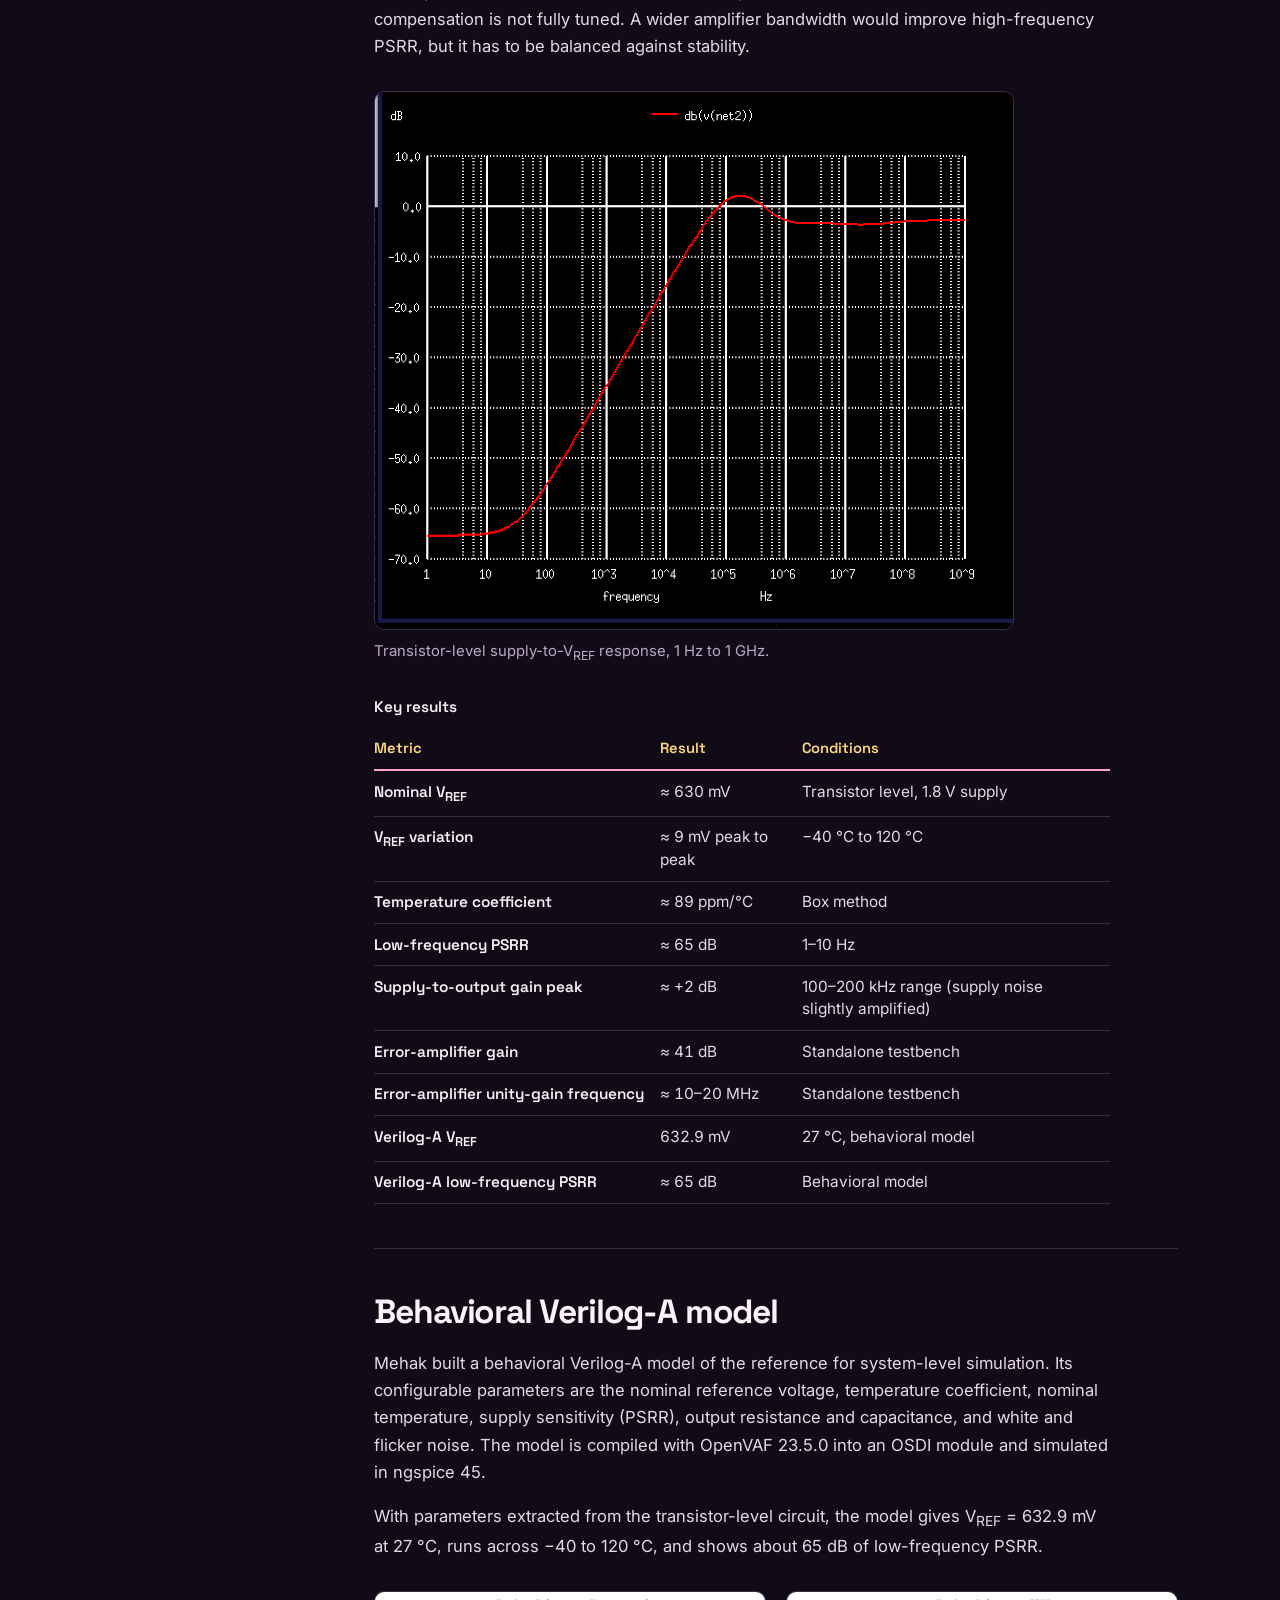
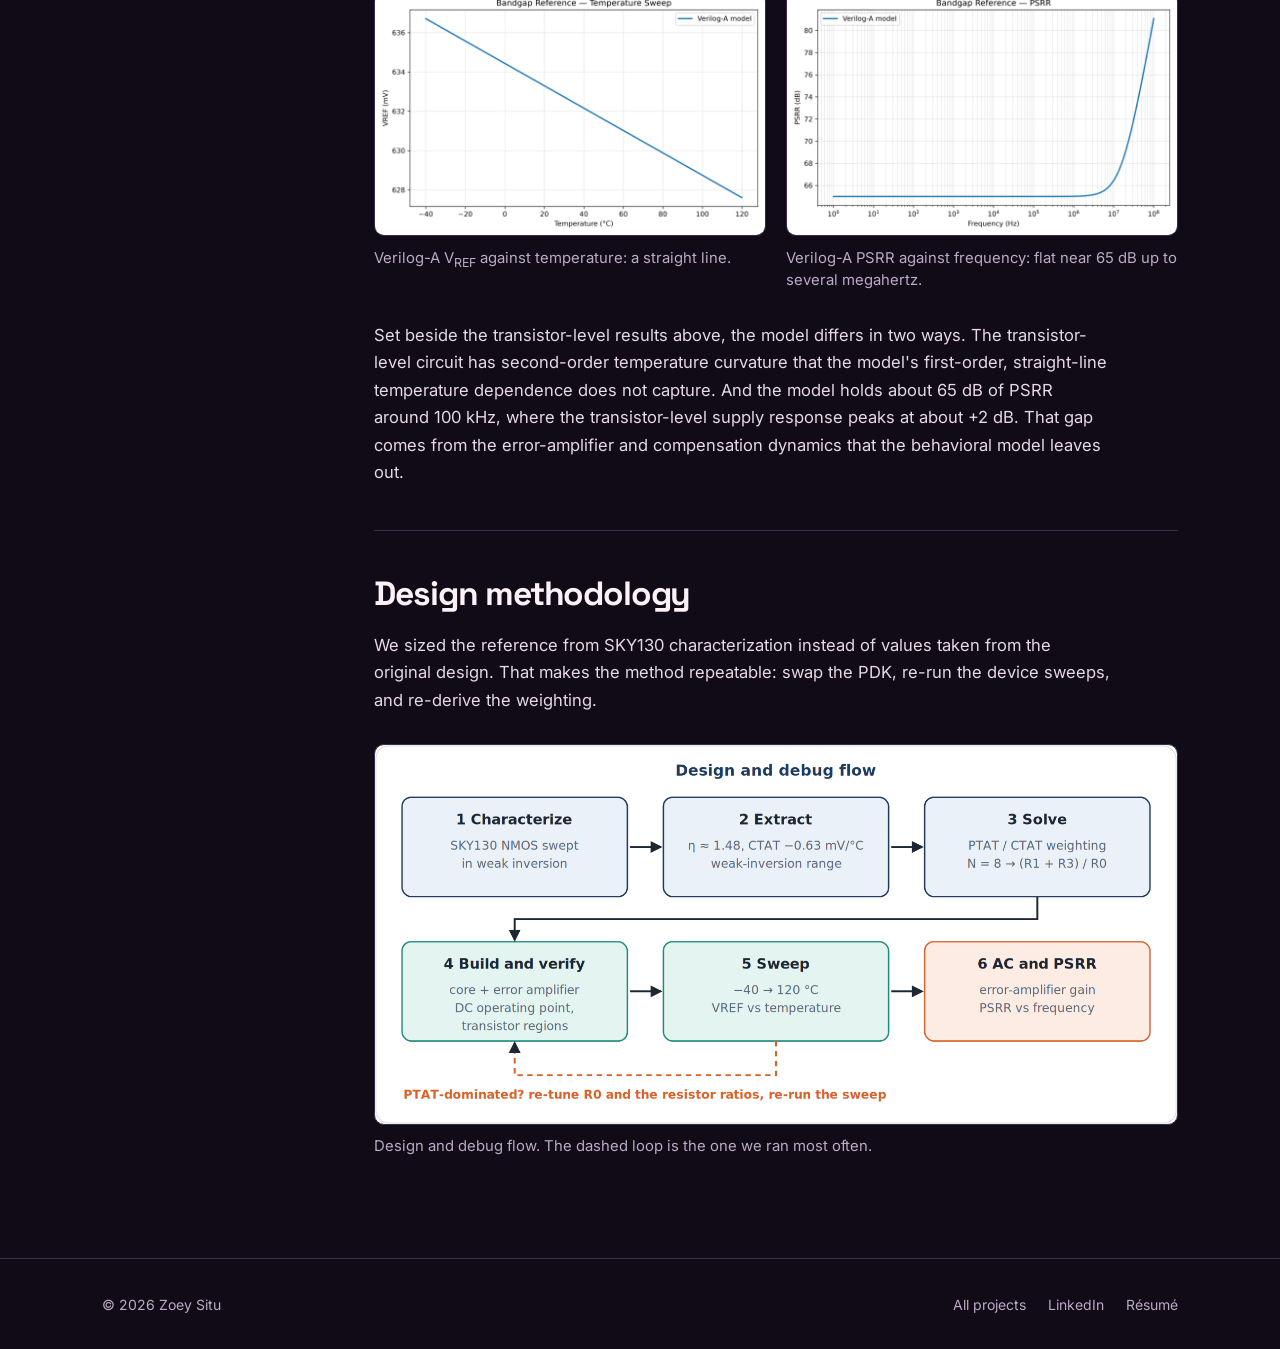
==== commit 859c0a9e: "Add files via upload" ====
--- a/bandgap-reference.html
+++ b/bandgap-reference.html
@@ -33,19 +33,19 @@
 
   <!-- ===================== HERO ===================== -->
   <section class="hero" id="overview" aria-labelledby="title">
-    <div class="eyebrow"><span class="status-dot"></span>Analog IC Design · Active</div>
+    <div class="eyebrow">Analog IC Design</div>
     <h1 id="title">MOSFET-Only Subthreshold Bandgap Voltage Reference</h1>
     <p class="lede">A temperature-stable voltage reference built without bipolar transistors, designed and simulated in SKY130 for a UWASIC Tiny Tapeout submission.</p>
 
     <dl class="facts">
       <div><dt>Project</dt><dd>UWASIC, the University of Waterloo Analog &amp; Systems IC Design Team</dd></div>
-      <div><dt>Team</dt><dd>Zoey Situ and Mehak Khan, with design review from Henry Wu</dd></div>
+      <div><dt>Team</dt><dd>Zoey Situ and Mehak Khan, with input from Henry Wu</dd></div>
       <div><dt>Contribution</dt><dd>We shared the design, integration, debugging and characterization. Mehak led the Verilog-A behavioral model, and its results are shared here.</dd></div>
       <div><dt>Target</dt><dd>Tiny Tapeout submission</dd></div>
       <div><dt>Tools</dt><dd>Xschem, ngspice, SKY130 PDK</dd></div>
     </dl>
 
-    <p class="status"><strong>Status: active.</strong> The transistor-level reference works from −40&nbsp;°C to 120&nbsp;°C in pre-layout simulation. PSRR tuning and physical verification are still in progress.</p>
+    <p class="status"><strong>Status: pre-layout.</strong> The transistor-level reference works from −40&nbsp;°C to 120&nbsp;°C in schematic-level simulation.</p>
 
     <figure class="schematic">
       <a href="images/bandgap-final-schematic.png" aria-label="Open the full-size schematic without annotations">
@@ -74,7 +74,6 @@
         <li><a href="#results">Results</a></li>
         <li><a href="#verilog-a">Verilog-A model</a></li>
         <li><a href="#methodology">Methodology</a></li>
-        <li><a href="#next">Next steps</a></li>
       </ol>
     </nav>
 
@@ -83,8 +82,8 @@
       <!-- ===================== PROBLEM ===================== -->
       <section id="problem" aria-labelledby="h-problem">
         <h2 id="h-problem">Problem</h2>
-        <p>Every analog block on a chip needs a voltage that does not move when the temperature or the supply does. We set out to build that reference from a <strong>MOSFET-only subthreshold topology</strong>, so the design does not depend on process-specific bipolar devices and the method can be repeated in other CMOS processes.</p>
-        <p>The reference runs from a 1.8&nbsp;V supply, targets more than 40&nbsp;dB of PSRR, and is characterized from −40&nbsp;°C to 120&nbsp;°C in SKY130. It is one block of a larger mixed-signal Tiny Tapeout design.</p>
+        <p>Every analog block on a chip needs a voltage that does not move when the temperature or the supply does. We set out to build that reference from a <strong>MOSFET-only subthreshold topology</strong>, so the design does not depend on process-specific bipolar devices.</p>
+        <p>The reference runs from a 1.8&nbsp;V supply, targets more than 40&nbsp;dB of PSRR, and is characterized from −40&nbsp;°C to 120&nbsp;°C in SKY130. It is one component of a larger UWASIC chip design.</p>
       </section>
 
       <!-- ===================== ARCHITECTURE ===================== -->
@@ -146,7 +145,7 @@
         <p>We measured the SKY130 devices before sizing anything, instead of reusing constants from the original reference design. Sweeps of the 1.8&nbsp;V NMOS (<code>nfet_01v8</code>) gave three numbers the design equations depend on:</p>
         <ul>
           <li><strong>Subthreshold slope factor:</strong> η ≈ 1.48, from the slope of the log-current curve.</li>
-          <li><strong>CTAT slope:</strong> ∂V<sub>GS</sub>/∂T ≈ −0.63&nbsp;mV/°C, from a temperature sweep of V<sub>GS</sub> at fixed bias (about 695&nbsp;mV at −20&nbsp;°C and 632&nbsp;mV at 80&nbsp;°C).</li>
+          <li><strong>CTAT slope:</strong> ∂V<sub>GS</sub>/∂T ≈ −0.63&nbsp;mV/°C, from a temperature sweep of a diode-connected device (about 695&nbsp;mV at −20&nbsp;°C and 632&nbsp;mV at 80&nbsp;°C).</li>
           <li><strong>Weak-inversion limit:</strong> for a unit-size device (W/L = 1/1) the log-current curve stays straight up to roughly 3&nbsp;nA. Above that the device leaves weak inversion, the exponential model stops holding, and the PTAT equations lose accuracy. The limit scales with W/L.</li>
         </ul>
         <figure>
@@ -187,8 +186,8 @@
         <p>A DC sweep of one input around 500&nbsp;mV moved the output from about 1.7&nbsp;V down to about 0.1&nbsp;V, a slope near −105&nbsp;V/V, or about 40&nbsp;dB. The AC response confirmed it:</p>
         <ul>
           <li><strong>41&nbsp;dB</strong> low-frequency gain;</li>
-          <li>first dominant pole around <strong>200–500&nbsp;kHz</strong>;</li>
-          <li>unity-gain frequency on the order of <strong>10&nbsp;MHz</strong>, with a second pole further out.</li>
+          <li>a −3&nbsp;dB bandwidth of a few hundred kilohertz (about <strong>200&nbsp;kHz</strong> on the plot);</li>
+          <li>a unity-gain frequency of roughly <strong>10–20&nbsp;MHz</strong>, with a second pole further out.</li>
         </ul>
         <figure class="dark narrow">
           <img src="images/error-amp-dc-transfer.png" width="1209" height="1021" alt="ngspice DC transfer plot: amplifier output voltage falls from about 1.7 volts to about 0.1 volts as one input is swept from 490 to 510 millivolts.">
@@ -198,45 +197,18 @@
           <img src="images/error-amp-bode.png" width="1600" height="704" alt="Bode plots of the standalone error amplifier: gain of about 41&nbsp;dB rolling off from a few hundred kilohertz, and the matching phase in radians.">
           <figcaption>AC response of the standalone amplifier: gain in dB (left) and phase in radians (right), 1&nbsp;Hz to 1&nbsp;GHz.</figcaption>
         </figure>
-        <p class="callout">The standalone testbench biases M2 from a DC source. In the full reference, M2 shares its gate node with core device M0, so the amplifier is biased by the core. Measuring loop gain and phase margin in the full circuit is the next step for the compensation work below.</p>
+        <p class="callout">The standalone testbench biases M2 from a DC source. In the full reference, M2 shares its gate node with core device M0, so the amplifier is biased by the core. The standalone numbers are a starting point, not the amplifier's in-circuit behavior.</p>
       </section>
 
       <!-- ===================== DEBUGGING ===================== -->
       <section id="debugging" aria-labelledby="h-debug">
         <h2 id="h-debug">Integration and debugging</h2>
-        <p>Putting the core and the amplifier together did not work the first time. The log below is how the design converged.</p>
-        <div class="table-wrap">
-          <table>
-            <thead><tr><th scope="col">What we saw</th><th scope="col">What we did</th><th scope="col">Outcome</th></tr></thead>
-            <tbody>
-              <tr>
-                <td>First combined temperature sweep: V<sub>REF</sub> rose with temperature, so the PTAT term was too strong.</td>
-                <td>Increased R0 to weaken the PTAT term.</td>
-                <td>Almost no change in slope.</td>
-              </tr>
-              <tr>
-                <td>The resistor change was not enough, which pointed at the topology and the constants.</td>
-                <td>Temporarily removed output device M7 to isolate the loop, and recalculated the resistors from the SKY130 values we had measured rather than the original design's process constants.</td>
-                <td>Total variation came down to 12.4&nbsp;mV in an intermediate iteration.</td>
-              </tr>
-              <tr>
-                <td>Swept R0 and compared curves: low R0 gave a rising curve, high R0 a falling one.</td>
-                <td>Tuned the resistor ratio toward the crossover between the two.</td>
-                <td>Final variation of about 9&nbsp;mV over −40 to 120&nbsp;°C.</td>
-              </tr>
-              <tr>
-                <td>Amplifier tail source M2 sat in triode on its standalone testbench.</td>
-                <td>Lowered its bias voltage and re-checked every region.</td>
-                <td>All amplifier devices in saturation.</td>
-              </tr>
-              <tr>
-                <td>Supply-to-output response peaks near 100&nbsp;kHz.</td>
-                <td>Compared the amplifier's AC response with the peak to relate it to loop bandwidth and compensation.</td>
-                <td>Open, and the main item in Next steps.</td>
-              </tr>
-            </tbody>
-          </table>
-        </div>
+        <p>Putting the core and the amplifier together took a few passes.</p>
+        <ol class="steps">
+          <li>The first combined temperature sweep rose with temperature, so the PTAT term was too strong. Increasing R0 to weaken it changed almost nothing, so we temporarily took out output device M7.</li>
+          <li>Sweeping the NMOS showed how little current it can carry and stay in weak inversion (about 3&nbsp;nA at W/L = 1/1), so we redid the calculations. An intermediate iteration still leaned PTAT, with 12.4&nbsp;mV of total variation.</li>
+          <li>Continued tuning of the resistor values brought the variation down to about 9&nbsp;mV over −40 to 120&nbsp;°C.</li>
+        </ol>
       </section>
 
       <!-- ===================== RESULTS ===================== -->
@@ -245,19 +217,19 @@
         <p>All results are pre-layout ngspice simulations of the schematic above.</p>
 
         <h3>Temperature stability</h3>
-        <p>V<sub>REF</sub> sits near <strong>630&nbsp;mV</strong>. Over −40&nbsp;°C to 120&nbsp;°C it moves about <strong>9&nbsp;mV</strong> peak to peak, from 636.7&nbsp;mV at −40&nbsp;°C down to a minimum of 627.6&nbsp;mV near 80&nbsp;°C and back up to about 630&nbsp;mV at 120&nbsp;°C. By the box method that is an effective temperature coefficient of about <strong>89&nbsp;ppm/°C</strong>:</p>
+        <p>V<sub>REF</sub> sits near <strong>630&nbsp;mV</strong>. Over −40&nbsp;°C to 120&nbsp;°C it moves about <strong>9&nbsp;mV</strong> peak to peak, from 636.7&nbsp;mV at −40&nbsp;°C down to a minimum of 627.6&nbsp;mV around 70&nbsp;°C and back up to about 630&nbsp;mV at 120&nbsp;°C. By the box method that is an effective temperature coefficient of about <strong>89&nbsp;ppm/°C</strong>:</p>
         <div class="eq">TC ≈ ΔV<sub>REF</sub> / (V<sub>REF</sub> · ΔT) = 9&nbsp;mV / (0.63&nbsp;V × 160&nbsp;°C) ≈ 89&nbsp;ppm/°C</div>
         <p>The curve is a shallow bowl rather than a straight line. First-order cancellation removed the linear drift, and the second-order curvature that remains is what sets the 9&nbsp;mV.</p>
         <figure class="dark narrow">
-          <img src="images/bandgap-vref-temperature.png" width="1204" height="1018" alt="ngspice plot of VREF against temperature from −40 to 120 degrees Celsius: 636.7 millivolts at −40, a minimum of about 627.6 millivolts near 80, and about 630 at 120.">
+          <img src="images/bandgap-vref-temperature.png" width="1204" height="1018" alt="ngspice plot of VREF against temperature from −40 to 120 degrees Celsius: 636.7 millivolts at −40, a minimum of about 627.6 millivolts near 70, and about 630 at 120.">
           <figcaption>Transistor-level V<sub>REF</sub> against temperature, −40&nbsp;°C to 120&nbsp;°C.</figcaption>
         </figure>
 
         <h3>Power-supply rejection</h3>
-        <p>At low frequency the supply-to-output gain is about −65&nbsp;dB, so <strong>PSRR ≈ 65&nbsp;dB at 1–10&nbsp;Hz</strong>, above the 40&nbsp;dB target. Rejection then falls steadily as frequency rises: the target is met only over roughly the first few hundred hertz, and the gain reaches 0&nbsp;dB (no rejection) near 100&nbsp;kHz. It peaks at about <strong>+2&nbsp;dB around 100–150&nbsp;kHz</strong>, where supply noise is slightly amplified rather than rejected (PSRR ≈ −2&nbsp;dB), and settles near −3&nbsp;dB above about 1&nbsp;MHz.</p>
-        <p>Peaking like this usually points to limited phase margin in the feedback loop, so the amplifier's bandwidth and the C1/R5 compensation are the levers for improving it.</p>
+        <p>At low frequency the supply-to-output gain is about −65&nbsp;dB, so <strong>PSRR ≈ 65&nbsp;dB at 1–10&nbsp;Hz</strong>, better than the 40&nbsp;dB target. Rejection then falls as frequency rises. PSRR stays above 40&nbsp;dB up to roughly 600&nbsp;Hz, and the gain reaches 0&nbsp;dB (no rejection) around 75&nbsp;kHz. It peaks at about <strong>+2&nbsp;dB in the 100–200&nbsp;kHz range</strong>, where supply noise is slightly amplified rather than rejected (PSRR ≈ −2&nbsp;dB), and settles near −3&nbsp;dB above about 1&nbsp;MHz.</p>
+        <p>A bump like this is common when the error amplifier has limited bandwidth or the compensation is not fully tuned. A wider amplifier bandwidth would improve high-frequency PSRR, but it has to be balanced against stability.</p>
         <figure class="dark narrow">
-          <img src="images/bandgap-psrr-transistor-level.png" width="1218" height="1024" alt="ngspice plot of supply-to-VREF gain in dB against frequency: about −65&nbsp;dB at 1 to 10 hertz, rising to a peak of about +2&nbsp;dB near 100 to 150 kilohertz and settling near −3&nbsp;dB above 1 megahertz.">
+          <img src="images/bandgap-psrr-transistor-level.png" width="1218" height="1024" alt="ngspice plot of supply-to-VREF gain in dB against frequency: about −65&nbsp;dB at 1 to 10 hertz, rising to a peak of about +2&nbsp;dB in the 100 to 200 kilohertz range and settling near −3&nbsp;dB above 1 megahertz.">
           <figcaption>Transistor-level supply-to-V<sub>REF</sub> response, 1&nbsp;Hz to 1&nbsp;GHz.</figcaption>
         </figure>
 
@@ -270,10 +242,11 @@
               <tr><th scope="row">V<sub>REF</sub> variation</th><td class="num">≈ 9&nbsp;mV peak to peak</td><td>−40&nbsp;°C to 120&nbsp;°C</td></tr>
               <tr><th scope="row">Temperature coefficient</th><td class="num">≈ 89&nbsp;ppm/°C</td><td>Box method</td></tr>
               <tr><th scope="row">Low-frequency PSRR</th><td class="num">≈ 65&nbsp;dB</td><td>1–10&nbsp;Hz</td></tr>
-              <tr><th scope="row">Supply-to-output gain peak</th><td class="num">≈ +2&nbsp;dB</td><td>Near 100–150&nbsp;kHz (supply noise slightly amplified)</td></tr>
+              <tr><th scope="row">Supply-to-output gain peak</th><td class="num">≈ +2&nbsp;dB</td><td>100–200&nbsp;kHz range (supply noise slightly amplified)</td></tr>
               <tr><th scope="row">Error-amplifier gain</th><td class="num">≈ 41&nbsp;dB</td><td>Standalone testbench</td></tr>
-              <tr><th scope="row">Error-amplifier unity-gain frequency</th><td class="num">order of 10&nbsp;MHz</td><td>Standalone testbench</td></tr>
+              <tr><th scope="row">Error-amplifier unity-gain frequency</th><td class="num">≈ 10–20&nbsp;MHz</td><td>Standalone testbench</td></tr>
               <tr><th scope="row">Verilog-A V<sub>REF</sub></th><td class="num">632.9&nbsp;mV</td><td>27&nbsp;°C, behavioral model</td></tr>
+              <tr><th scope="row">Verilog-A low-frequency PSRR</th><td class="num">≈ 65&nbsp;dB</td><td>Behavioral model</td></tr>
             </tbody>
           </table>
         </div>
@@ -282,19 +255,19 @@
       <!-- ===================== VERILOG-A ===================== -->
       <section id="verilog-a" aria-labelledby="h-va">
         <h2 id="h-va">Behavioral Verilog-A model</h2>
-        <p>Mehak led a behavioral Verilog-A model of the reference so the rest of the Tiny Tapeout design can be simulated at system level without the full transistor netlist. It has parameters for nominal V<sub>REF</sub>, temperature coefficient, supply sensitivity, output resistance and capacitance, and noise. It is compiled with OpenVAF and simulated in ngspice.</p>
-        <p>Parameterized from the transistor-level results, it gives V<sub>REF</sub> = 632.9&nbsp;mV at 27&nbsp;°C and about 65&nbsp;dB of PSRR.</p>
+        <p>Mehak built a behavioral Verilog-A model of the reference for system-level simulation. Its configurable parameters are the nominal reference voltage, temperature coefficient, nominal temperature, supply sensitivity (PSRR), output resistance and capacitance, and white and flicker noise. The model is compiled with OpenVAF 23.5.0 into an OSDI module and simulated in ngspice 45.</p>
+        <p>With parameters extracted from the transistor-level circuit, the model gives V<sub>REF</sub> = 632.9&nbsp;mV at 27&nbsp;°C, runs across −40 to 120&nbsp;°C, and shows about 65&nbsp;dB of low-frequency PSRR.</p>
         <div class="pair">
           <figure>
             <img src="images/verilog-a-temperature.png" width="1600" height="1000" alt="Plot of the Verilog-A model's VREF against temperature: a straight line falling from about 636.7 millivolts at −40 degrees to about 627.6 at 120 degrees.">
             <figcaption>Verilog-A V<sub>REF</sub> against temperature: a straight line.</figcaption>
           </figure>
           <figure>
-            <img src="images/verilog-a-psrr.png" width="1600" height="1000" alt="Plot of the Verilog-A model's PSRR against frequency: flat at about 65&nbsp;dB from 1 hertz to several megahertz.">
-            <figcaption>Verilog-A PSRR against frequency: flat near 65&nbsp;dB.</figcaption>
+            <img src="images/verilog-a-psrr.png" width="1600" height="1000" alt="Plot of the Verilog-A model's PSRR against frequency: flat at about 65 dB from 1 hertz to several megahertz.">
+            <figcaption>Verilog-A PSRR against frequency: flat near 65&nbsp;dB up to several megahertz.</figcaption>
           </figure>
         </div>
-        <p>The model is deliberately first order. It has no temperature curvature and no supply-to-output peaking, and those are exactly the behaviors the transistor-level circuit shows. That gap is why the transistor results above matter.</p>
+        <p>Set beside the transistor-level results above, the model differs in two ways. The transistor-level circuit has second-order temperature curvature that the model's first-order, straight-line temperature dependence does not capture. And the model holds about 65&nbsp;dB of PSRR around 100&nbsp;kHz, where the transistor-level supply response peaks at about +2&nbsp;dB. That gap comes from the error-amplifier and compensation dynamics that the behavioral model leaves out.</p>
       </section>
 
       <!-- ===================== METHODOLOGY ===================== -->
@@ -307,16 +280,7 @@
         </figure>
       </section>
 
-      <!-- ===================== NEXT ===================== -->
-      <section id="next" aria-labelledby="h-next">
-        <h2 id="h-next">Next steps</h2>
-        <ul>
-          <li>Measure loop gain and phase margin in the full circuit, then tune the amplifier bias and the C1/R5 network to reduce the supply-to-output gain peak near 100–150&nbsp;kHz.</li>
-          <li>Run process, voltage and temperature corners, plus Monte Carlo, to see how far the 9&nbsp;mV and 65&nbsp;dB results move.</li>
-          <li>Replace the simulation-only startup current source with a transistor-level startup circuit and verify start-up across supply ramps.</li>
-          <li>Lay out the block and re-check temperature and PSRR with extracted parasitics.</li>
-        </ul>
-      </section>
+      
 
     </article>
   </div>
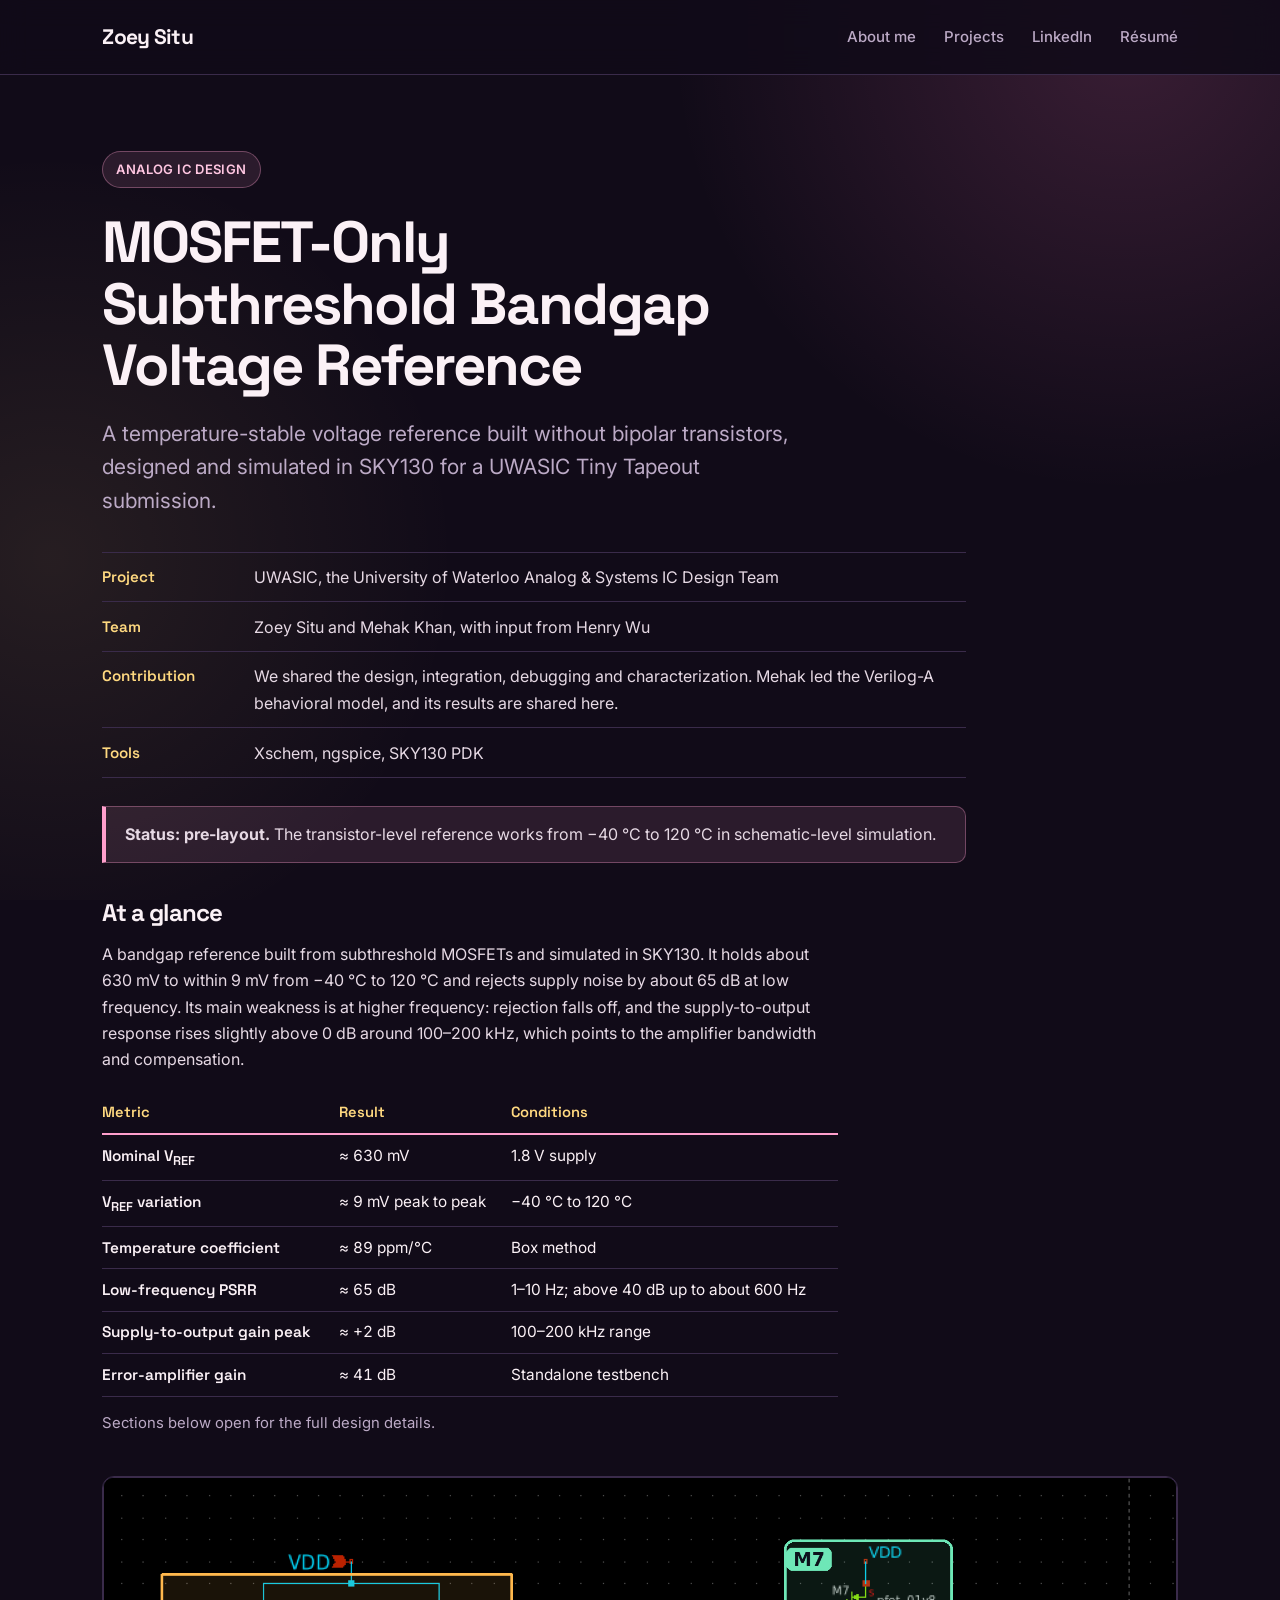
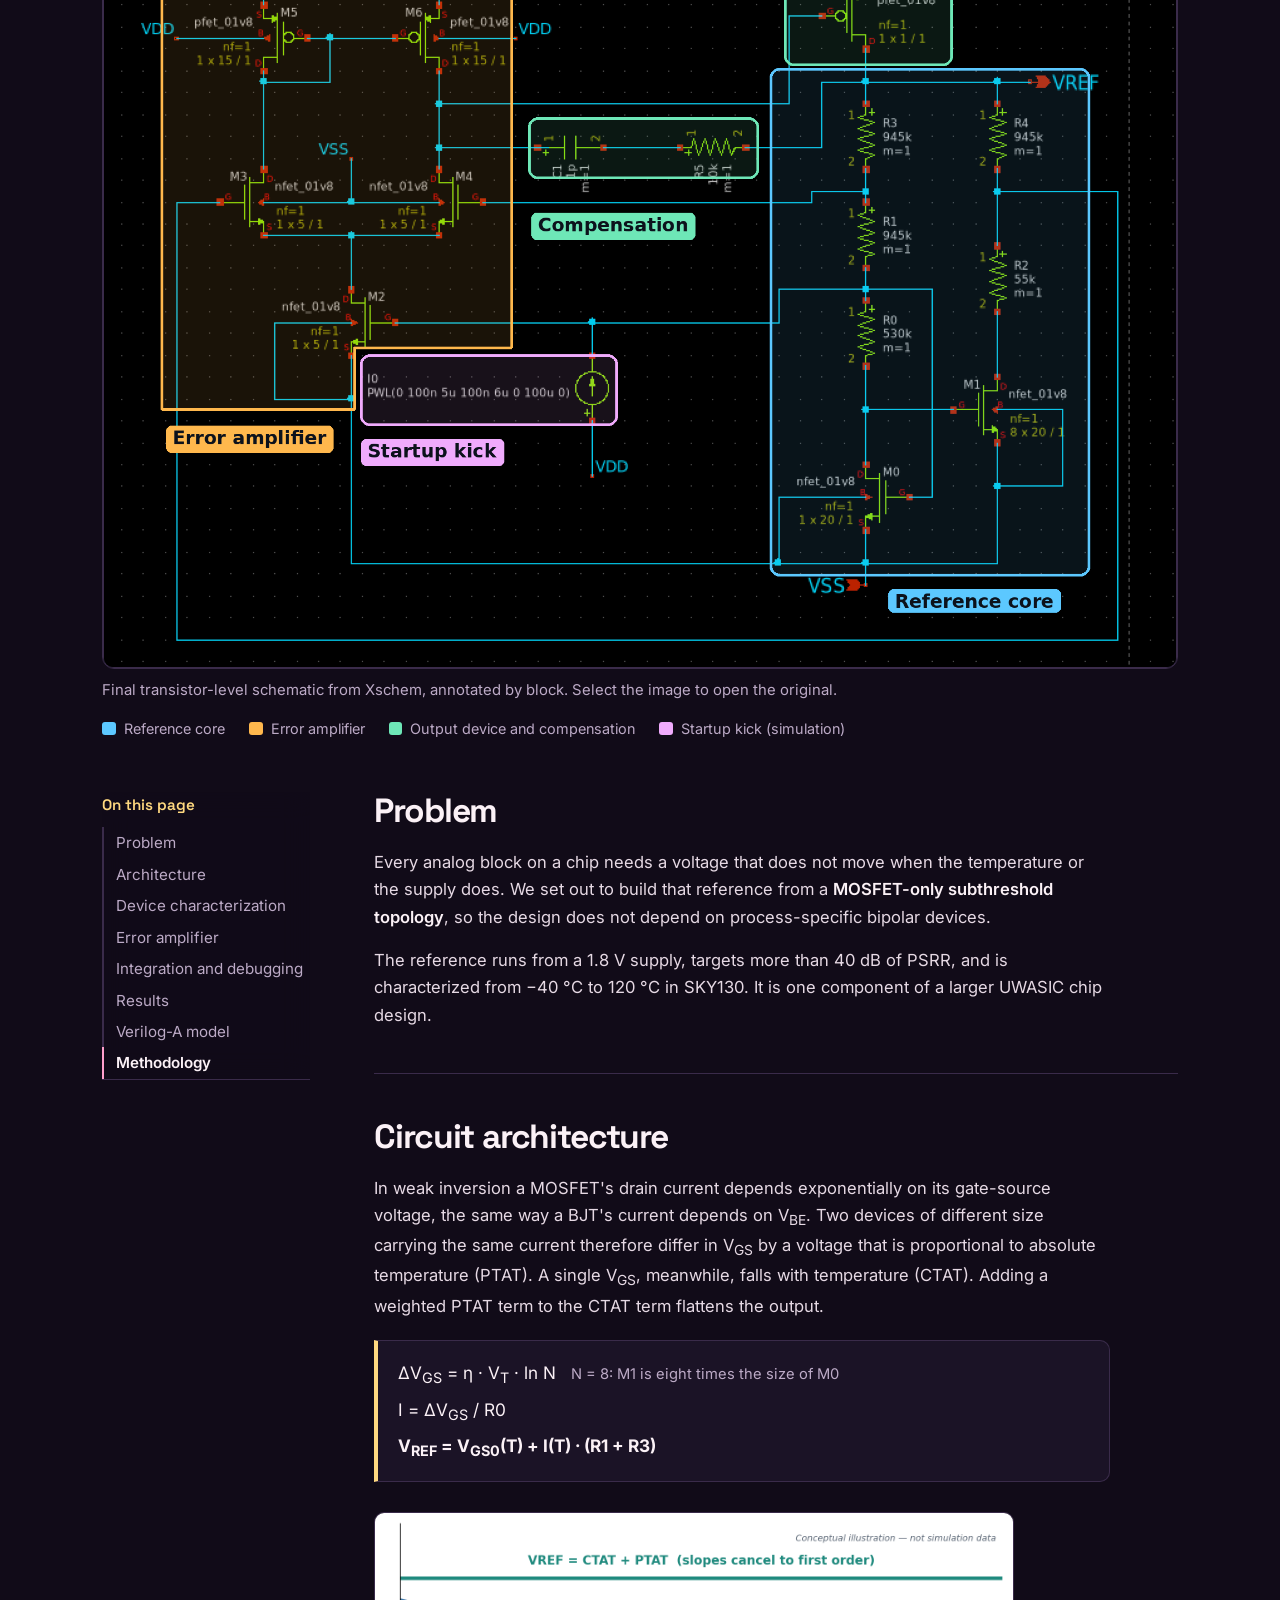
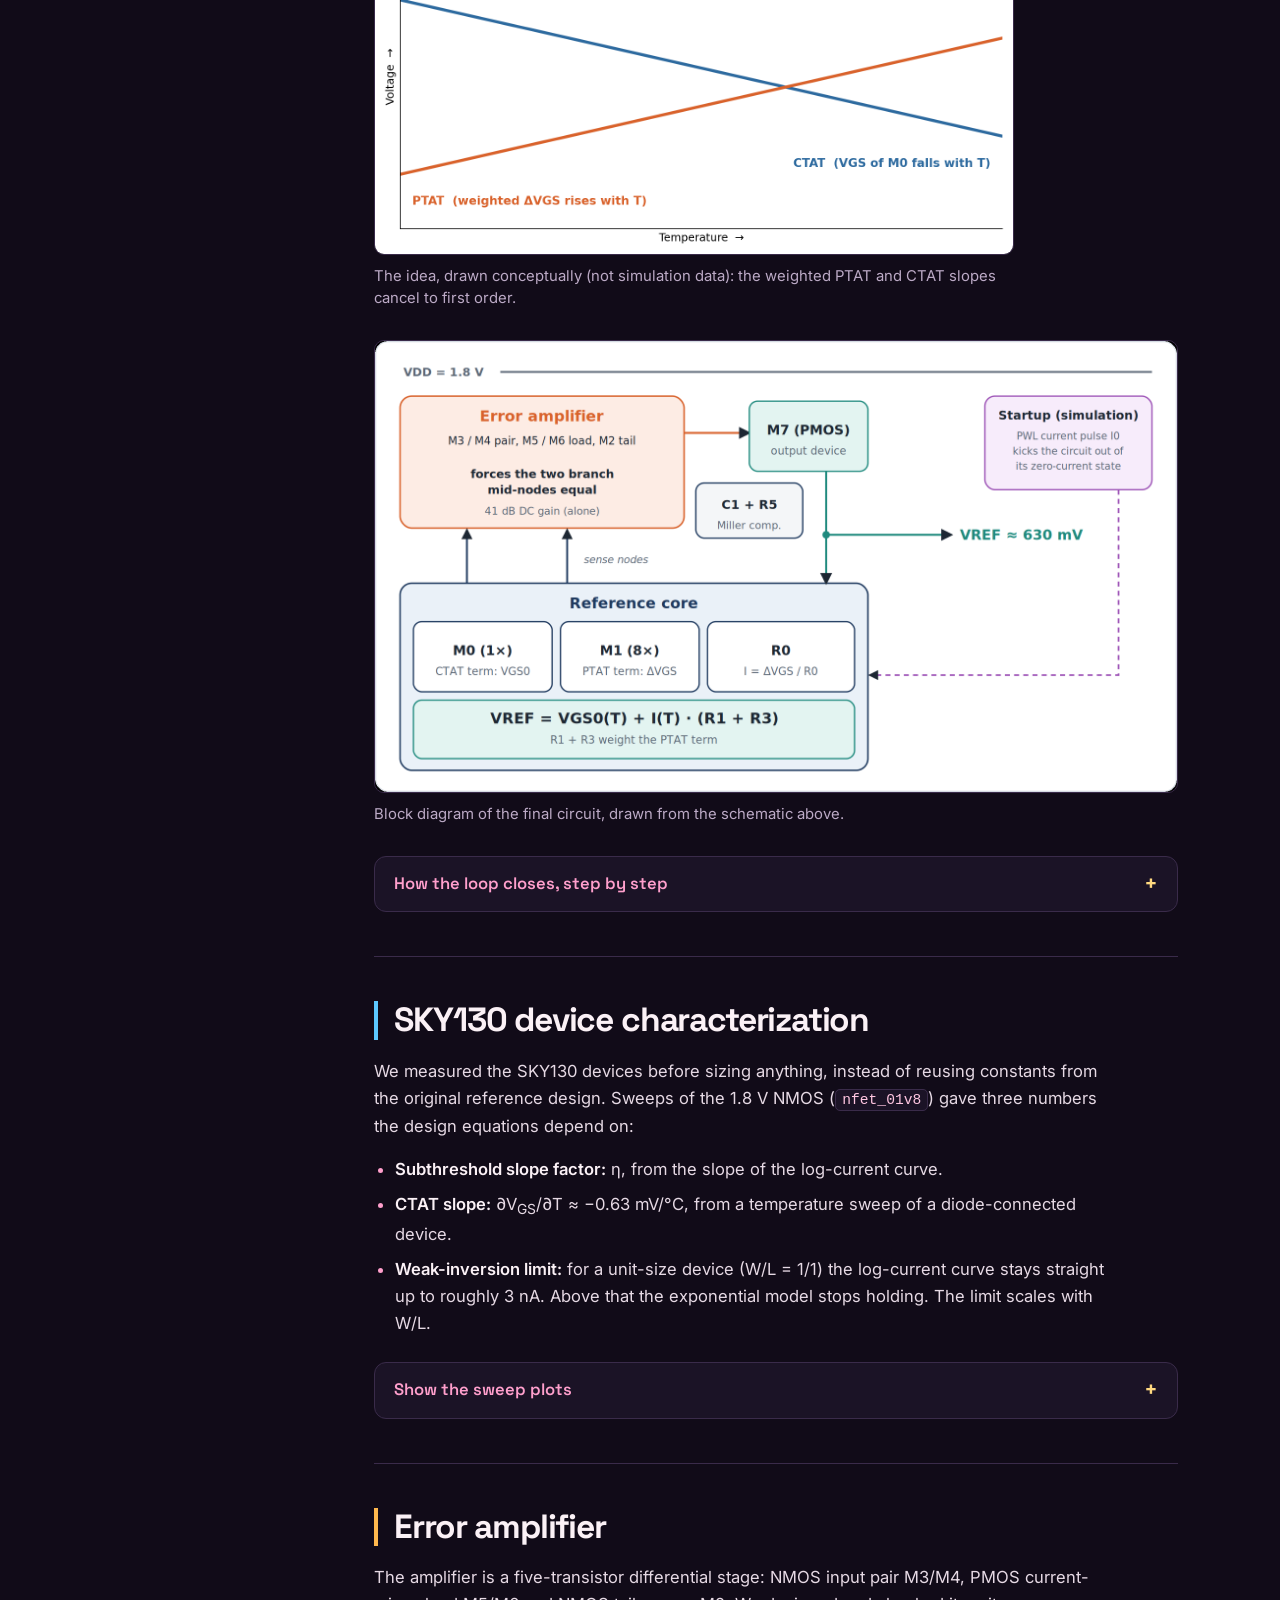
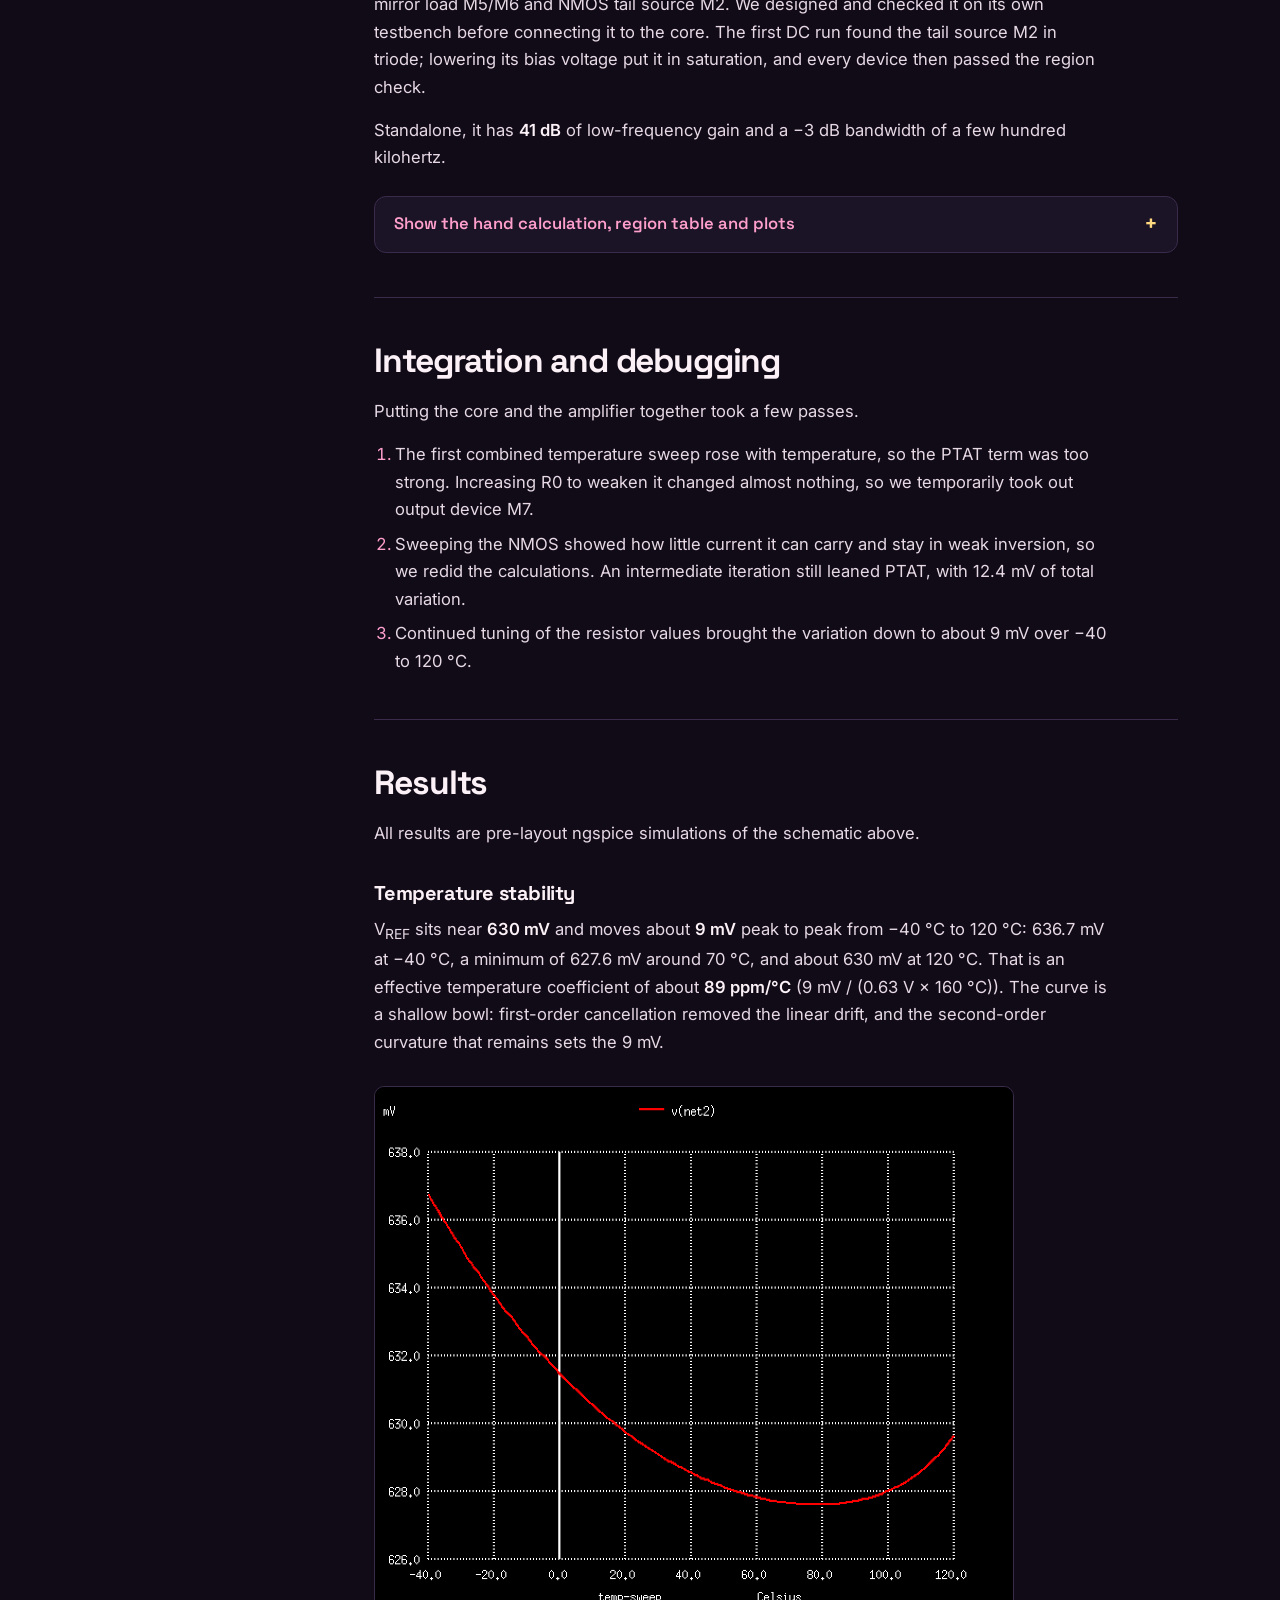
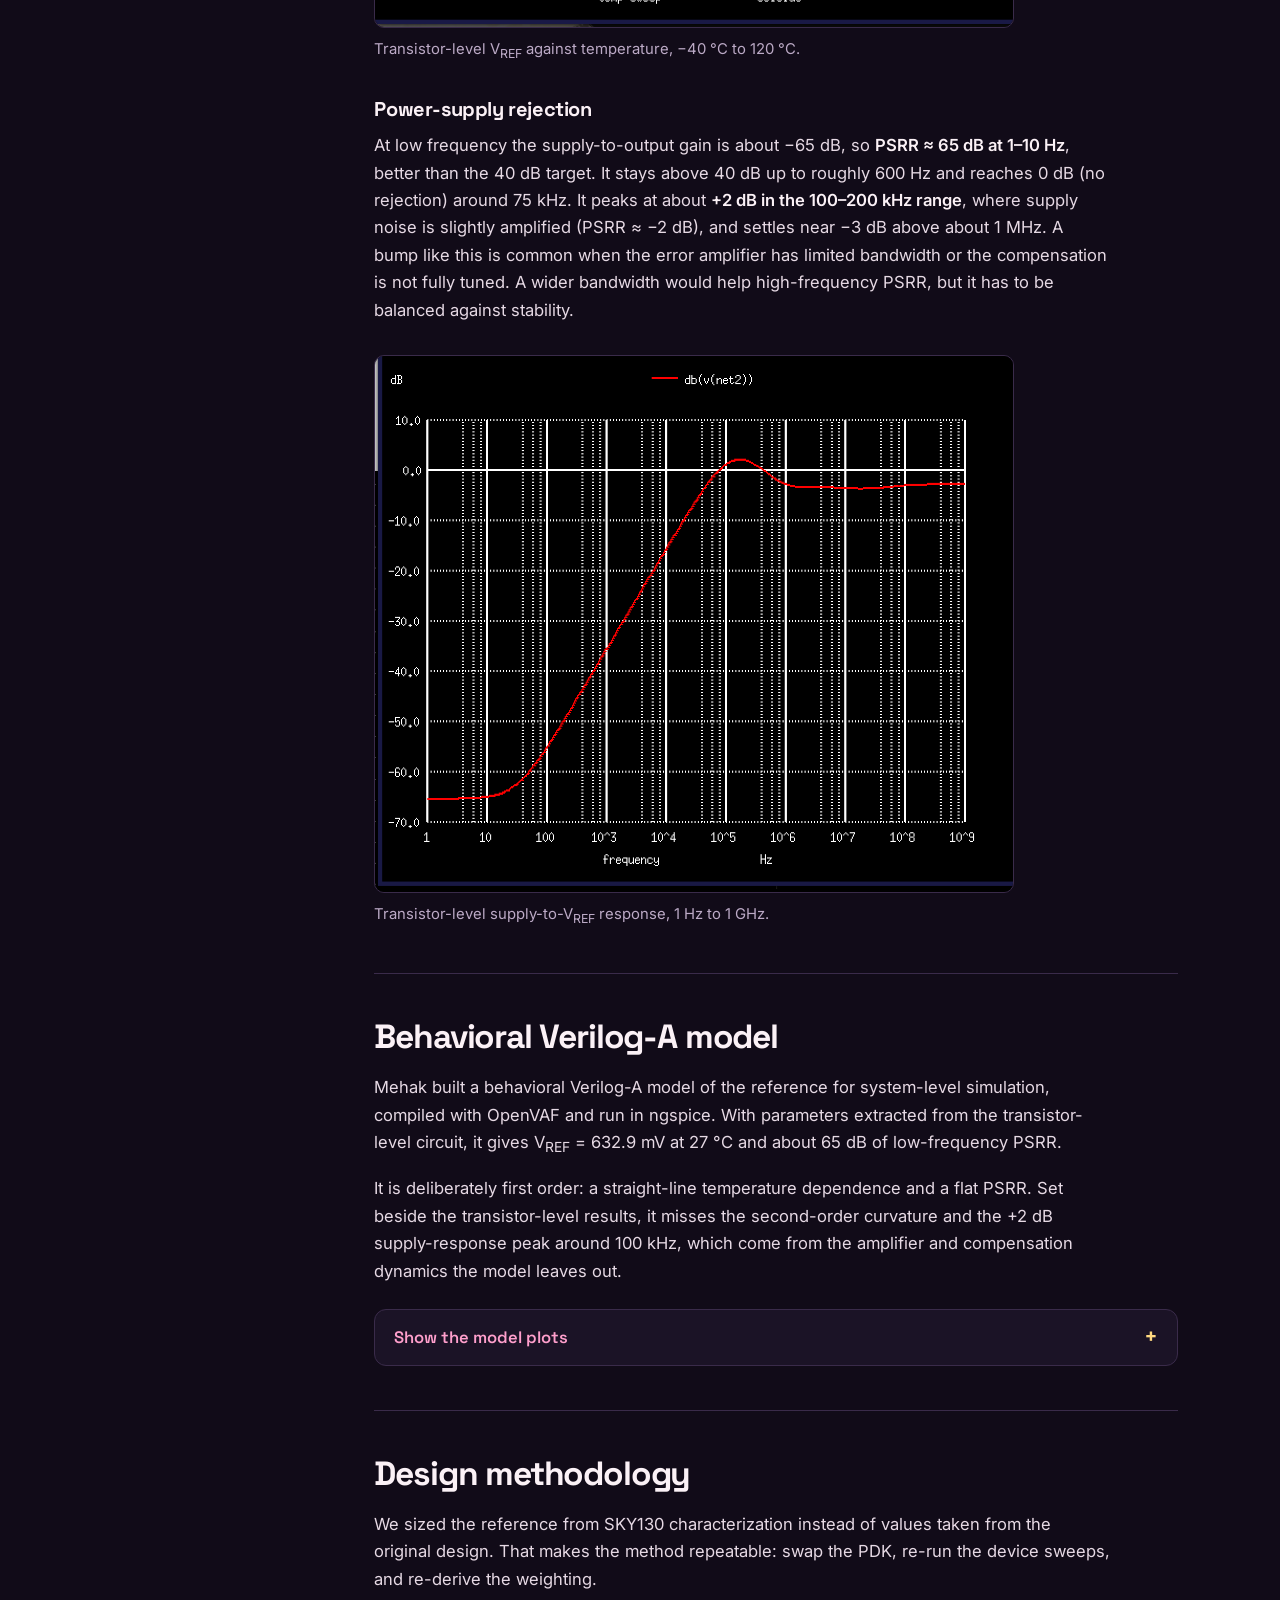
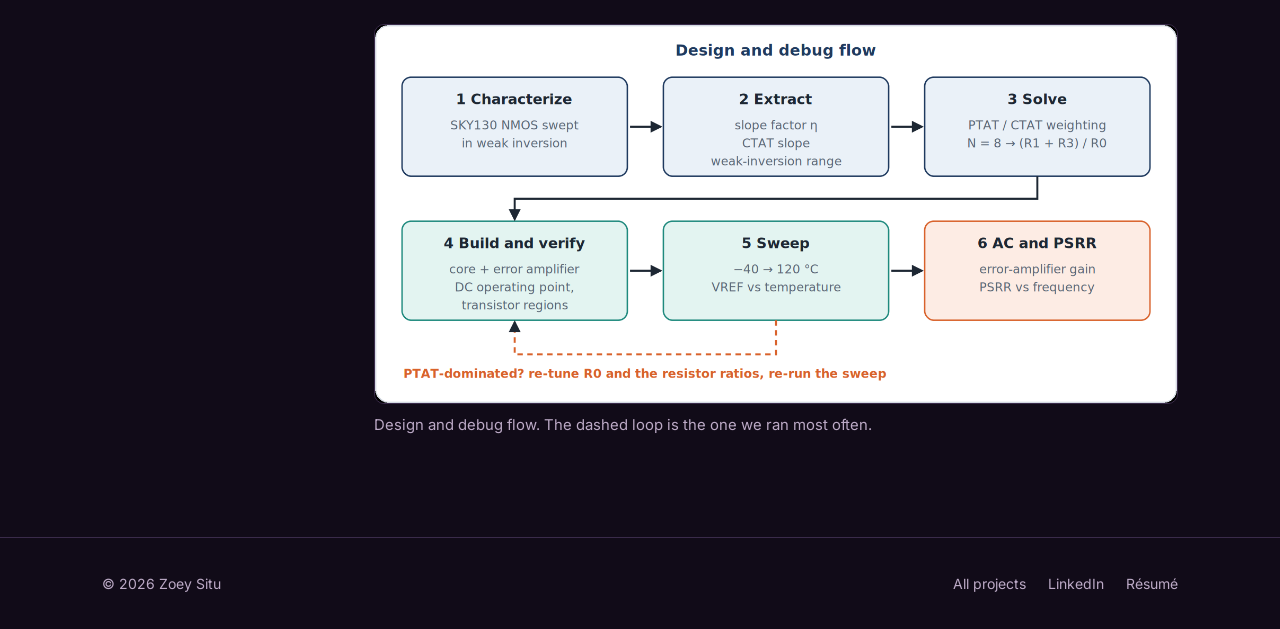
==== commit fd268532: "Add files via upload" ====
--- a/bandgap-reference.html
+++ b/bandgap-reference.html
@@ -41,11 +41,29 @@
       <div><dt>Project</dt><dd>UWASIC, the University of Waterloo Analog &amp; Systems IC Design Team</dd></div>
       <div><dt>Team</dt><dd>Zoey Situ and Mehak Khan, with input from Henry Wu</dd></div>
       <div><dt>Contribution</dt><dd>We shared the design, integration, debugging and characterization. Mehak led the Verilog-A behavioral model, and its results are shared here.</dd></div>
-      <div><dt>Target</dt><dd>Tiny Tapeout submission</dd></div>
       <div><dt>Tools</dt><dd>Xschem, ngspice, SKY130 PDK</dd></div>
     </dl>
 
     <p class="status"><strong>Status: pre-layout.</strong> The transistor-level reference works from −40&nbsp;°C to 120&nbsp;°C in schematic-level simulation.</p>
+
+    <div class="glance">
+      <h2>At a glance</h2>
+      <p>A bandgap reference built from subthreshold MOSFETs and simulated in SKY130. It holds about 630&nbsp;mV to within 9&nbsp;mV from −40&nbsp;°C to 120&nbsp;°C and rejects supply noise by about 65&nbsp;dB at low frequency. Its main weakness is at higher frequency: rejection falls off, and the supply-to-output response rises slightly above 0&nbsp;dB around 100–200&nbsp;kHz, which points to the amplifier bandwidth and compensation.</p>
+      <div class="table-wrap">
+        <table class="results">
+          <thead><tr><th scope="col">Metric</th><th scope="col" class="num">Result</th><th scope="col">Conditions</th></tr></thead>
+          <tbody>
+            <tr><th scope="row">Nominal V<sub>REF</sub></th><td class="num">≈ 630&nbsp;mV</td><td>1.8&nbsp;V supply</td></tr>
+            <tr><th scope="row">V<sub>REF</sub> variation</th><td class="num">≈ 9&nbsp;mV peak to peak</td><td>−40&nbsp;°C to 120&nbsp;°C</td></tr>
+            <tr><th scope="row">Temperature coefficient</th><td class="num">≈ 89&nbsp;ppm/°C</td><td>Box method</td></tr>
+            <tr><th scope="row">Low-frequency PSRR</th><td class="num">≈ 65&nbsp;dB</td><td>1–10&nbsp;Hz; above 40&nbsp;dB up to about 600&nbsp;Hz</td></tr>
+            <tr><th scope="row">Supply-to-output gain peak</th><td class="num">≈ +2&nbsp;dB</td><td>100–200&nbsp;kHz range</td></tr>
+            <tr><th scope="row">Error-amplifier gain</th><td class="num">≈ 41&nbsp;dB</td><td>Standalone testbench</td></tr>
+          </tbody>
+        </table>
+      </div>
+      <p class="hint">Sections below open for the full design details.</p>
+    </div>
 
     <figure class="schematic">
       <a href="images/bandgap-final-schematic.png" aria-label="Open the full-size schematic without annotations">
@@ -86,57 +104,38 @@
         <p>The reference runs from a 1.8&nbsp;V supply, targets more than 40&nbsp;dB of PSRR, and is characterized from −40&nbsp;°C to 120&nbsp;°C in SKY130. It is one component of a larger UWASIC chip design.</p>
       </section>
 
+      
+
       <!-- ===================== ARCHITECTURE ===================== -->
       <section id="architecture" aria-labelledby="h-arch">
         <h2 id="h-arch">Circuit architecture</h2>
-
-        <h3>How the reference works</h3>
         <p>In weak inversion a MOSFET's drain current depends exponentially on its gate-source voltage, the same way a BJT's current depends on V<sub>BE</sub>. Two devices of different size carrying the same current therefore differ in V<sub>GS</sub> by a voltage that is proportional to absolute temperature (PTAT). A single V<sub>GS</sub>, meanwhile, falls with temperature (CTAT). Adding a weighted PTAT term to the CTAT term flattens the output.</p>
-
         <div class="eq" role="group" aria-label="Design equations">
-          ΔV<sub>GS</sub> = η · V<sub>T</sub> · ln N &nbsp;&nbsp;<span class="note">N = 8, η ≈ 1.48, so ΔV<sub>GS</sub> ≈ 79.5&nbsp;mV at room temperature</span><br>
+          ΔV<sub>GS</sub> = η · V<sub>T</sub> · ln N &nbsp;&nbsp;<span class="note">N = 8: M1 is eight times the size of M0</span><br>
           I = ΔV<sub>GS</sub> / R0<br>
           <b>V<sub>REF</sub> = V<sub>GS0</sub>(T) + I(T) · (R1 + R3)</b>
         </div>
-
         <figure class="narrow">
           <img src="images/ptat-ctat-concept.png" width="1440" height="768" alt="Conceptual plot: a falling CTAT line and a rising PTAT line sum to a flat VREF line.">
-          <figcaption>The idea, drawn conceptually (not simulation data). The two slopes are weighted by the ratio (R1 + R3) / R0 so that they cancel to first order. In the final circuit R0 = 530&nbsp;kΩ and R1 = R3 = 945&nbsp;kΩ, a ratio of about 3.6, tuned in simulation.</figcaption>
-        </figure>
-
-        <h3>How the circuit closes the loop</h3>
-        <ul>
+          <figcaption>The idea, drawn conceptually (not simulation data): the weighted PTAT and CTAT slopes cancel to first order.</figcaption>
+        </figure>
+        <figure>
+          <img src="images/bandgap-architecture.png" width="1632" height="918" alt="Block diagram: an error amplifier senses the two branch mid-nodes of the reference core and drives output device M7, which supplies the core and sets VREF. A Miller compensation network connects the amplifier output to VREF, and a startup current source injects into the core.">
+          <figcaption>Block diagram of the final circuit, drawn from the schematic above.</figcaption>
+        </figure>
+        <details class="more">
+          <summary>How the loop closes, step by step</summary>
+          <div class="more-body">
+            <ul>
           <li>Two branches hang from the V<sub>REF</sub> node. The left branch is R3, R1, R0 and M0. The right branch is R4, R2 and M1, where M1 is eight times the size of M0.</li>
           <li>The error amplifier compares the mid-nodes of the two branches (the R3/R1 and R4/R2 junctions). Because R3 = R4, forcing those nodes equal forces the two branch currents equal.</li>
           <li>The amplifier's output drives PMOS M7, which supplies both branches from VDD. V<sub>REF</sub> is M7's drain.</li>
           <li>With equal currents, M0 and M1 differ in V<sub>GS</sub> by ΔV<sub>GS</sub>. R0 turns that into the PTAT current, and R1 + R3 turn the current back into a voltage that adds to V<sub>GS0</sub>.</li>
-          <li>A 1&nbsp;pF capacitor (C1) in series with a 10&nbsp;kΩ resistor (R5) links the amplifier output to V<sub>REF</sub> for Miller compensation.</li>
-          <li>The circuit has a zero-current state, so in simulation a PWL current source (I0) injects 100&nbsp;nA into the M0/M2 gate node for the first 5&nbsp;µs and then ramps to zero.</li>
+          <li>A capacitor (C1) in series with a resistor (R5) links the amplifier output to V<sub>REF</sub> for Miller compensation.</li>
+          <li>The circuit has a zero-current state, so in simulation a short current pulse (I0) kicks it out of that state.</li>
         </ul>
-
-        <figure>
-          <img src="images/bandgap-architecture.png" width="1632" height="918" alt="Block diagram: an error amplifier senses the two branch mid-nodes of the reference core and drives output device M7, which supplies the core and sets VREF. A Miller compensation network connects the amplifier output to VREF, and a startup current source injects into the core.">
-          <figcaption>Block diagram of the final circuit, drawn from the schematic above.</figcaption>
-        </figure>
-
-        <div class="table-wrap">
-          <table class="results">
-            <caption>Component values in the final schematic</caption>
-            <thead><tr><th scope="col">Component</th><th scope="col">Role</th><th scope="col" class="num">Value / size (m × W/L, µm)</th></tr></thead>
-            <tbody>
-              <tr><th scope="row">M0</th><td>Core device, sets the CTAT voltage</td><td class="num">nfet_01v8, 1 × 20/1</td></tr>
-              <tr><th scope="row">M1</th><td>Core device, 8× M0, creates ΔV<sub>GS</sub></td><td class="num">nfet_01v8, 8 × 20/1</td></tr>
-              <tr><th scope="row">M2</th><td>Amplifier tail current source</td><td class="num">nfet_01v8, 1 × 5/1</td></tr>
-              <tr><th scope="row">M3, M4</th><td>Amplifier input pair</td><td class="num">nfet_01v8, 1 × 5/1 each</td></tr>
-              <tr><th scope="row">M5, M6</th><td>Amplifier current-mirror load</td><td class="num">pfet_01v8, 1 × 15/1 each</td></tr>
-              <tr><th scope="row">M7</th><td>Output device</td><td class="num">pfet_01v8, 1 × 1/1</td></tr>
-              <tr><th scope="row">R0</th><td>Sets the PTAT current</td><td class="num">530&nbsp;kΩ</td></tr>
-              <tr><th scope="row">R1, R3, R4</th><td>Scale the PTAT current into a voltage; R3 = R4 matches the branches</td><td class="num">945&nbsp;kΩ each</td></tr>
-              <tr><th scope="row">R2</th><td>Right-branch resistor</td><td class="num">55&nbsp;kΩ</td></tr>
-              <tr><th scope="row">C1, R5</th><td>Miller compensation</td><td class="num">1&nbsp;pF, 10&nbsp;kΩ</td></tr>
-            </tbody>
-          </table>
-        </div>
+          </div>
+        </details>
       </section>
 
       <!-- ===================== CHARACTERIZATION ===================== -->
@@ -144,32 +143,38 @@
         <h2 class="mark mark--core" id="h-char">SKY130 device characterization</h2>
         <p>We measured the SKY130 devices before sizing anything, instead of reusing constants from the original reference design. Sweeps of the 1.8&nbsp;V NMOS (<code>nfet_01v8</code>) gave three numbers the design equations depend on:</p>
         <ul>
-          <li><strong>Subthreshold slope factor:</strong> η ≈ 1.48, from the slope of the log-current curve.</li>
-          <li><strong>CTAT slope:</strong> ∂V<sub>GS</sub>/∂T ≈ −0.63&nbsp;mV/°C, from a temperature sweep of a diode-connected device (about 695&nbsp;mV at −20&nbsp;°C and 632&nbsp;mV at 80&nbsp;°C).</li>
-          <li><strong>Weak-inversion limit:</strong> for a unit-size device (W/L = 1/1) the log-current curve stays straight up to roughly 3&nbsp;nA. Above that the device leaves weak inversion, the exponential model stops holding, and the PTAT equations lose accuracy. The limit scales with W/L.</li>
+          <li><strong>Subthreshold slope factor:</strong> η, from the slope of the log-current curve.</li>
+          <li><strong>CTAT slope:</strong> ∂V<sub>GS</sub>/∂T ≈ −0.63&nbsp;mV/°C, from a temperature sweep of a diode-connected device.</li>
+          <li><strong>Weak-inversion limit:</strong> for a unit-size device (W/L = 1/1) the log-current curve stays straight up to roughly 3&nbsp;nA. Above that the exponential model stops holding. The limit scales with W/L.</li>
         </ul>
-        <figure>
+        <details class="more">
+          <summary>Show the sweep plots</summary>
+          <div class="more-body">
+            <figure>
           <img src="images/subthreshold-characterization.png" width="1600" height="710" alt="Two plots from ngspice. Left: log of drain current against gate voltage for an NMOS, used to extract the slope factor. Right: log drain current against gate voltage for a W/L = 1/1 device, used to find where the weak-inversion region ends.">
           <figcaption>Subthreshold sweeps of <code>nfet_01v8</code>. Left: slope-factor extraction. Right: the straight, exponential region and where it ends for a unit-size device.</figcaption>
         </figure>
+          </div>
+        </details>
       </section>
 
       <!-- ===================== ERROR AMPLIFIER ===================== -->
       <section id="error-amplifier" aria-labelledby="h-amp">
         <h2 class="mark mark--amp" id="h-amp">Error amplifier</h2>
-        <p>The amplifier is a five-transistor differential stage: NMOS input pair M3/M4, PMOS current-mirror load M5/M6 and NMOS tail source M2. We designed and verified it on its own testbench before connecting it to the core.</p>
-
-        <h3>Hand calculation</h3>
-        <ol class="steps">
+        <p>The amplifier is a five-transistor differential stage: NMOS input pair M3/M4, PMOS current-mirror load M5/M6 and NMOS tail source M2. We designed and checked it on its own testbench before connecting it to the core. The first DC run found the tail source M2 in triode; lowering its bias voltage put it in saturation, and every device then passed the region check.</p>
+        <p>Standalone, it has <strong>41&nbsp;dB</strong> of low-frequency gain and a −3&nbsp;dB bandwidth of a few hundred kilohertz.</p>
+        <details class="more">
+          <summary>Show the hand calculation, region table and plots</summary>
+          <div class="more-body">
+            <h3>Hand calculation</h3>
+            <ol class="steps">
           <li>Identify the nodes: the inputs are the gates of M3 and M4, and the output is the drain of M6, which drives the gate of M7.</li>
           <li>Pick a design point of 1.8&nbsp;V supply, about 10&nbsp;µA of tail current and roughly 150&nbsp;mV of overdrive, so each side carries 5&nbsp;µA and g<sub>m</sub> = 2I<sub>D</sub>/V<sub>ov</sub> ≈ 67&nbsp;µS.</li>
           <li>Start with L = 1&nbsp;µm and estimate gain from A<sub>v</sub> ≈ g<sub>m</sub>r<sub>o</sub>, aiming for 40 to 60&nbsp;dB.</li>
           <li>Check that every device stays in saturation, then move to simulation.</li>
         </ol>
-
-        <h3>DC bring-up</h3>
-        <p>The first operating-point run showed the tail source M2 in triode, with almost no drain-source voltage across it. Lowering its bias voltage moved it into saturation, and every device in the amplifier then passed the region check.</p>
-        <div class="table-wrap">
+            <h3>Transistor regions</h3>
+            <div class="table-wrap">
           <table class="results">
             <caption>Transistor regions in the standalone testbench (values from ngspice, rounded)</caption>
             <thead><tr><th scope="col">Device</th><th scope="col" class="num">V<sub>DS</sub></th><th scope="col" class="num">V<sub>DS,sat</sub></th><th scope="col">Region</th></tr></thead>
@@ -181,23 +186,19 @@
             </tbody>
           </table>
         </div>
-
-        <h3>Gain and bandwidth</h3>
-        <p>A DC sweep of one input around 500&nbsp;mV moved the output from about 1.7&nbsp;V down to about 0.1&nbsp;V, a slope near −105&nbsp;V/V, or about 40&nbsp;dB. The AC response confirmed it:</p>
-        <ul>
-          <li><strong>41&nbsp;dB</strong> low-frequency gain;</li>
-          <li>a −3&nbsp;dB bandwidth of a few hundred kilohertz (about <strong>200&nbsp;kHz</strong> on the plot);</li>
-          <li>a unity-gain frequency of roughly <strong>10–20&nbsp;MHz</strong>, with a second pole further out.</li>
-        </ul>
-        <figure class="dark narrow">
+            <h3>DC transfer and AC response</h3>
+            <p>A DC sweep of one input around 500&nbsp;mV moved the output from about 1.7&nbsp;V down to about 0.1&nbsp;V, a slope near −105&nbsp;V/V, or about 40&nbsp;dB. The AC response confirmed it.</p>
+            <figure class="dark narrow">
           <img src="images/error-amp-dc-transfer.png" width="1209" height="1021" alt="ngspice DC transfer plot: amplifier output voltage falls from about 1.7 volts to about 0.1 volts as one input is swept from 490 to 510 millivolts.">
           <figcaption>DC transfer: output against differential input, swept 490–510&nbsp;mV around 500&nbsp;mV.</figcaption>
         </figure>
-        <figure>
+            <figure>
           <img src="images/error-amp-bode.png" width="1600" height="704" alt="Bode plots of the standalone error amplifier: gain of about 41&nbsp;dB rolling off from a few hundred kilohertz, and the matching phase in radians.">
           <figcaption>AC response of the standalone amplifier: gain in dB (left) and phase in radians (right), 1&nbsp;Hz to 1&nbsp;GHz.</figcaption>
         </figure>
-        <p class="callout">The standalone testbench biases M2 from a DC source. In the full reference, M2 shares its gate node with core device M0, so the amplifier is biased by the core. The standalone numbers are a starting point, not the amplifier's in-circuit behavior.</p>
+            <p class="callout">The standalone testbench biases M2 from a DC source. In the full reference, M2 shares its gate node with core device M0, so the amplifier is biased by the core. The standalone numbers are a starting point, not the amplifier's in-circuit behavior.</p>
+          </div>
+        </details>
       </section>
 
       <!-- ===================== DEBUGGING ===================== -->
@@ -206,68 +207,55 @@
         <p>Putting the core and the amplifier together took a few passes.</p>
         <ol class="steps">
           <li>The first combined temperature sweep rose with temperature, so the PTAT term was too strong. Increasing R0 to weaken it changed almost nothing, so we temporarily took out output device M7.</li>
-          <li>Sweeping the NMOS showed how little current it can carry and stay in weak inversion (about 3&nbsp;nA at W/L = 1/1), so we redid the calculations. An intermediate iteration still leaned PTAT, with 12.4&nbsp;mV of total variation.</li>
+          <li>Sweeping the NMOS showed how little current it can carry and stay in weak inversion, so we redid the calculations. An intermediate iteration still leaned PTAT, with 12.4&nbsp;mV of total variation.</li>
           <li>Continued tuning of the resistor values brought the variation down to about 9&nbsp;mV over −40 to 120&nbsp;°C.</li>
         </ol>
       </section>
 
+      
       <!-- ===================== RESULTS ===================== -->
       <section id="results" aria-labelledby="h-results">
         <h2 id="h-results">Results</h2>
         <p>All results are pre-layout ngspice simulations of the schematic above.</p>
 
         <h3>Temperature stability</h3>
-        <p>V<sub>REF</sub> sits near <strong>630&nbsp;mV</strong>. Over −40&nbsp;°C to 120&nbsp;°C it moves about <strong>9&nbsp;mV</strong> peak to peak, from 636.7&nbsp;mV at −40&nbsp;°C down to a minimum of 627.6&nbsp;mV around 70&nbsp;°C and back up to about 630&nbsp;mV at 120&nbsp;°C. By the box method that is an effective temperature coefficient of about <strong>89&nbsp;ppm/°C</strong>:</p>
-        <div class="eq">TC ≈ ΔV<sub>REF</sub> / (V<sub>REF</sub> · ΔT) = 9&nbsp;mV / (0.63&nbsp;V × 160&nbsp;°C) ≈ 89&nbsp;ppm/°C</div>
-        <p>The curve is a shallow bowl rather than a straight line. First-order cancellation removed the linear drift, and the second-order curvature that remains is what sets the 9&nbsp;mV.</p>
+        <p>V<sub>REF</sub> sits near <strong>630&nbsp;mV</strong> and moves about <strong>9&nbsp;mV</strong> peak to peak from −40&nbsp;°C to 120&nbsp;°C: 636.7&nbsp;mV at −40&nbsp;°C, a minimum of 627.6&nbsp;mV around 70&nbsp;°C, and about 630&nbsp;mV at 120&nbsp;°C. That is an effective temperature coefficient of about <strong>89&nbsp;ppm/°C</strong> (9&nbsp;mV / (0.63&nbsp;V × 160&nbsp;°C)). The curve is a shallow bowl: first-order cancellation removed the linear drift, and the second-order curvature that remains sets the 9&nbsp;mV.</p>
         <figure class="dark narrow">
           <img src="images/bandgap-vref-temperature.png" width="1204" height="1018" alt="ngspice plot of VREF against temperature from −40 to 120 degrees Celsius: 636.7 millivolts at −40, a minimum of about 627.6 millivolts near 70, and about 630 at 120.">
           <figcaption>Transistor-level V<sub>REF</sub> against temperature, −40&nbsp;°C to 120&nbsp;°C.</figcaption>
         </figure>
 
+        
         <h3>Power-supply rejection</h3>
-        <p>At low frequency the supply-to-output gain is about −65&nbsp;dB, so <strong>PSRR ≈ 65&nbsp;dB at 1–10&nbsp;Hz</strong>, better than the 40&nbsp;dB target. Rejection then falls as frequency rises. PSRR stays above 40&nbsp;dB up to roughly 600&nbsp;Hz, and the gain reaches 0&nbsp;dB (no rejection) around 75&nbsp;kHz. It peaks at about <strong>+2&nbsp;dB in the 100–200&nbsp;kHz range</strong>, where supply noise is slightly amplified rather than rejected (PSRR ≈ −2&nbsp;dB), and settles near −3&nbsp;dB above about 1&nbsp;MHz.</p>
-        <p>A bump like this is common when the error amplifier has limited bandwidth or the compensation is not fully tuned. A wider amplifier bandwidth would improve high-frequency PSRR, but it has to be balanced against stability.</p>
+        <p>At low frequency the supply-to-output gain is about −65&nbsp;dB, so <strong>PSRR ≈ 65&nbsp;dB at 1–10&nbsp;Hz</strong>, better than the 40&nbsp;dB target. It stays above 40&nbsp;dB up to roughly 600&nbsp;Hz and reaches 0&nbsp;dB (no rejection) around 75&nbsp;kHz. It peaks at about <strong>+2&nbsp;dB in the 100–200&nbsp;kHz range</strong>, where supply noise is slightly amplified (PSRR ≈ −2&nbsp;dB), and settles near −3&nbsp;dB above about 1&nbsp;MHz. A bump like this is common when the error amplifier has limited bandwidth or the compensation is not fully tuned. A wider bandwidth would help high-frequency PSRR, but it has to be balanced against stability.</p>
         <figure class="dark narrow">
           <img src="images/bandgap-psrr-transistor-level.png" width="1218" height="1024" alt="ngspice plot of supply-to-VREF gain in dB against frequency: about −65&nbsp;dB at 1 to 10 hertz, rising to a peak of about +2&nbsp;dB in the 100 to 200 kilohertz range and settling near −3&nbsp;dB above 1 megahertz.">
           <figcaption>Transistor-level supply-to-V<sub>REF</sub> response, 1&nbsp;Hz to 1&nbsp;GHz.</figcaption>
         </figure>
 
-        <div class="table-wrap">
-          <table class="results">
-            <caption>Key results</caption>
-            <thead><tr><th scope="col">Metric</th><th scope="col" class="num">Result</th><th scope="col">Conditions</th></tr></thead>
-            <tbody>
-              <tr><th scope="row">Nominal V<sub>REF</sub></th><td class="num">≈ 630&nbsp;mV</td><td>Transistor level, 1.8&nbsp;V supply</td></tr>
-              <tr><th scope="row">V<sub>REF</sub> variation</th><td class="num">≈ 9&nbsp;mV peak to peak</td><td>−40&nbsp;°C to 120&nbsp;°C</td></tr>
-              <tr><th scope="row">Temperature coefficient</th><td class="num">≈ 89&nbsp;ppm/°C</td><td>Box method</td></tr>
-              <tr><th scope="row">Low-frequency PSRR</th><td class="num">≈ 65&nbsp;dB</td><td>1–10&nbsp;Hz</td></tr>
-              <tr><th scope="row">Supply-to-output gain peak</th><td class="num">≈ +2&nbsp;dB</td><td>100–200&nbsp;kHz range (supply noise slightly amplified)</td></tr>
-              <tr><th scope="row">Error-amplifier gain</th><td class="num">≈ 41&nbsp;dB</td><td>Standalone testbench</td></tr>
-              <tr><th scope="row">Error-amplifier unity-gain frequency</th><td class="num">≈ 10–20&nbsp;MHz</td><td>Standalone testbench</td></tr>
-              <tr><th scope="row">Verilog-A V<sub>REF</sub></th><td class="num">632.9&nbsp;mV</td><td>27&nbsp;°C, behavioral model</td></tr>
-              <tr><th scope="row">Verilog-A low-frequency PSRR</th><td class="num">≈ 65&nbsp;dB</td><td>Behavioral model</td></tr>
-            </tbody>
-          </table>
-        </div>
+        
       </section>
 
       <!-- ===================== VERILOG-A ===================== -->
       <section id="verilog-a" aria-labelledby="h-va">
         <h2 id="h-va">Behavioral Verilog-A model</h2>
-        <p>Mehak built a behavioral Verilog-A model of the reference for system-level simulation. Its configurable parameters are the nominal reference voltage, temperature coefficient, nominal temperature, supply sensitivity (PSRR), output resistance and capacitance, and white and flicker noise. The model is compiled with OpenVAF 23.5.0 into an OSDI module and simulated in ngspice 45.</p>
-        <p>With parameters extracted from the transistor-level circuit, the model gives V<sub>REF</sub> = 632.9&nbsp;mV at 27&nbsp;°C, runs across −40 to 120&nbsp;°C, and shows about 65&nbsp;dB of low-frequency PSRR.</p>
-        <div class="pair">
-          <figure>
+        <p>Mehak built a behavioral Verilog-A model of the reference for system-level simulation, compiled with OpenVAF and run in ngspice. With parameters extracted from the transistor-level circuit, it gives V<sub>REF</sub> = 632.9&nbsp;mV at 27&nbsp;°C and about 65&nbsp;dB of low-frequency PSRR.</p>
+        <p>It is deliberately first order: a straight-line temperature dependence and a flat PSRR. Set beside the transistor-level results, it misses the second-order curvature and the +2&nbsp;dB supply-response peak around 100&nbsp;kHz, which come from the amplifier and compensation dynamics the model leaves out.</p>
+        <details class="more">
+          <summary>Show the model plots</summary>
+          <div class="more-body">
+            <div class="pair">
+              <figure>
             <img src="images/verilog-a-temperature.png" width="1600" height="1000" alt="Plot of the Verilog-A model's VREF against temperature: a straight line falling from about 636.7 millivolts at −40 degrees to about 627.6 at 120 degrees.">
             <figcaption>Verilog-A V<sub>REF</sub> against temperature: a straight line.</figcaption>
           </figure>
-          <figure>
+              <figure>
             <img src="images/verilog-a-psrr.png" width="1600" height="1000" alt="Plot of the Verilog-A model's PSRR against frequency: flat at about 65 dB from 1 hertz to several megahertz.">
             <figcaption>Verilog-A PSRR against frequency: flat near 65&nbsp;dB up to several megahertz.</figcaption>
           </figure>
-        </div>
-        <p>Set beside the transistor-level results above, the model differs in two ways. The transistor-level circuit has second-order temperature curvature that the model's first-order, straight-line temperature dependence does not capture. And the model holds about 65&nbsp;dB of PSRR around 100&nbsp;kHz, where the transistor-level supply response peaks at about +2&nbsp;dB. That gap comes from the error-amplifier and compensation dynamics that the behavioral model leaves out.</p>
+            </div>
+          </div>
+        </details>
       </section>
 
       <!-- ===================== METHODOLOGY ===================== -->
@@ -282,7 +270,7 @@
 
       
 
-    </article>
+        </article>
   </div>
 </main>
 
@@ -317,5 +305,11 @@
     });
   })();
 </script>
+<script>
+  // Expand every "show details" section when printing or saving as PDF.
+  window.addEventListener('beforeprint', function () {
+    document.querySelectorAll('details.more').forEach(function (d) { d.open = true; });
+  });
+</script>
 </body>
 </html>
--- a/styles.css
+++ b/styles.css
@@ -291,6 +291,30 @@
 td.num, th.num { font-variant-numeric: tabular-nums; }
 .results { max-width: 46rem; }
 
+
+/* ---------- "at a glance" summary and collapsible detail sections ---------- */
+.glance { max-width: 54rem; margin: 0 0 40px; }
+.glance h2 { font-size: 1.5rem; line-height: 1.2; margin: 0 0 0.8rem; }
+.glance > p { color: var(--text-soft); max-width: 46rem; margin: 0 0 1.25rem; }
+.glance .table-wrap { margin: 0 0 0.9rem; }
+.glance .hint { margin: 0; color: var(--muted); font-size: 0.93rem; }
+
+details.more { margin: 1.5rem 0; border: 1px solid var(--border); border-radius: 12px; background: var(--surface); }
+details.more > summary {
+  cursor: pointer; list-style: none; display: flex; align-items: center; justify-content: space-between; gap: 1rem;
+  padding: 0.85rem 1.15rem; border-radius: 12px;
+  font-family: "Space Grotesk", sans-serif; font-weight: 600; color: var(--accent);
+}
+details.more > summary::-webkit-details-marker { display: none; }
+details.more > summary::after { content: "+"; font-size: 1.4rem; line-height: 1; color: var(--accent-2); }
+details.more[open] > summary::after { content: "−"; }
+details.more > summary:hover { background: var(--surface-hover); }
+details.more[open] > summary { border-bottom: 1px solid var(--border); border-radius: 12px 12px 0 0; }
+.more-body { padding: 0.25rem 1.15rem 1.15rem; }
+.more-body > :first-child { margin-top: 1rem; }
+.more-body h3 { margin-top: 1.6rem; }
+.more-body figure:last-child, .more-body .table-wrap:last-child { margin-bottom: 0; }
+
 /* ---------- responsive ---------- */
 @media (max-width: 900px) {
   .projects { grid-template-columns: 1fr; }
